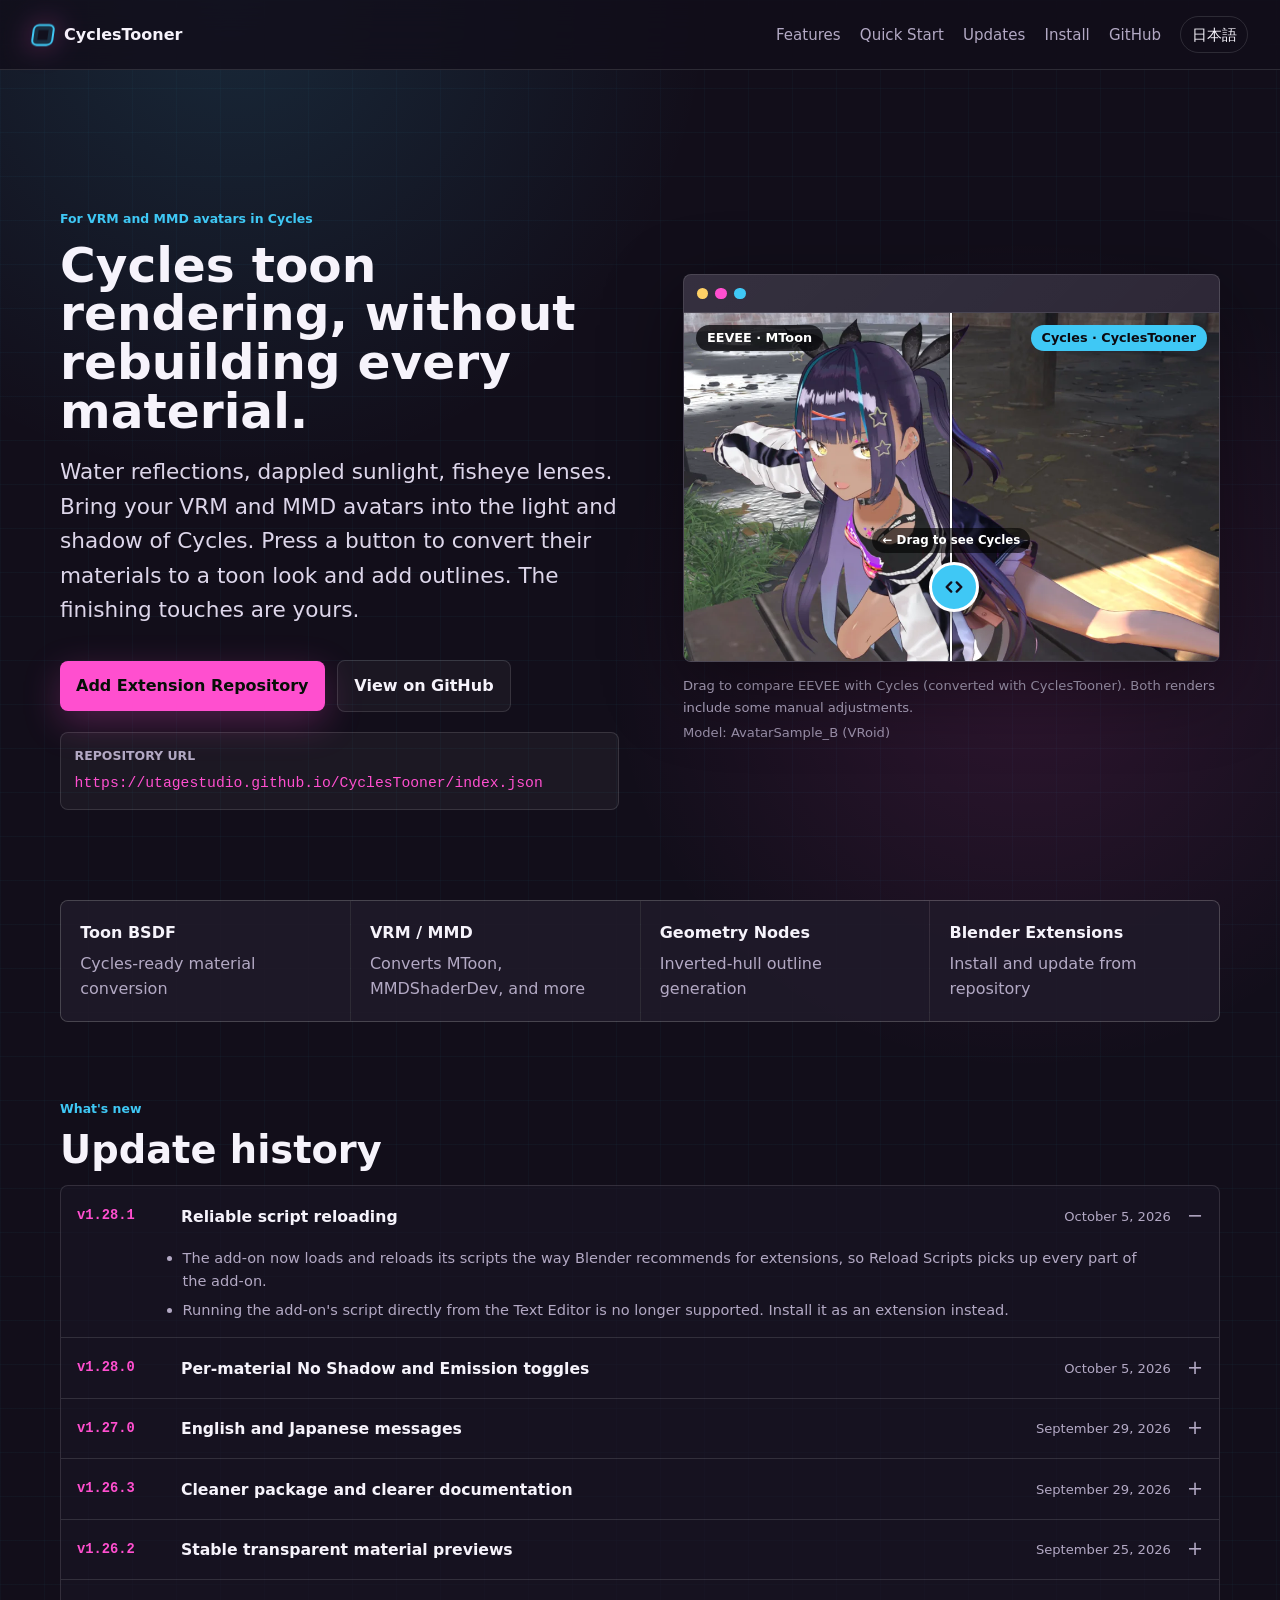
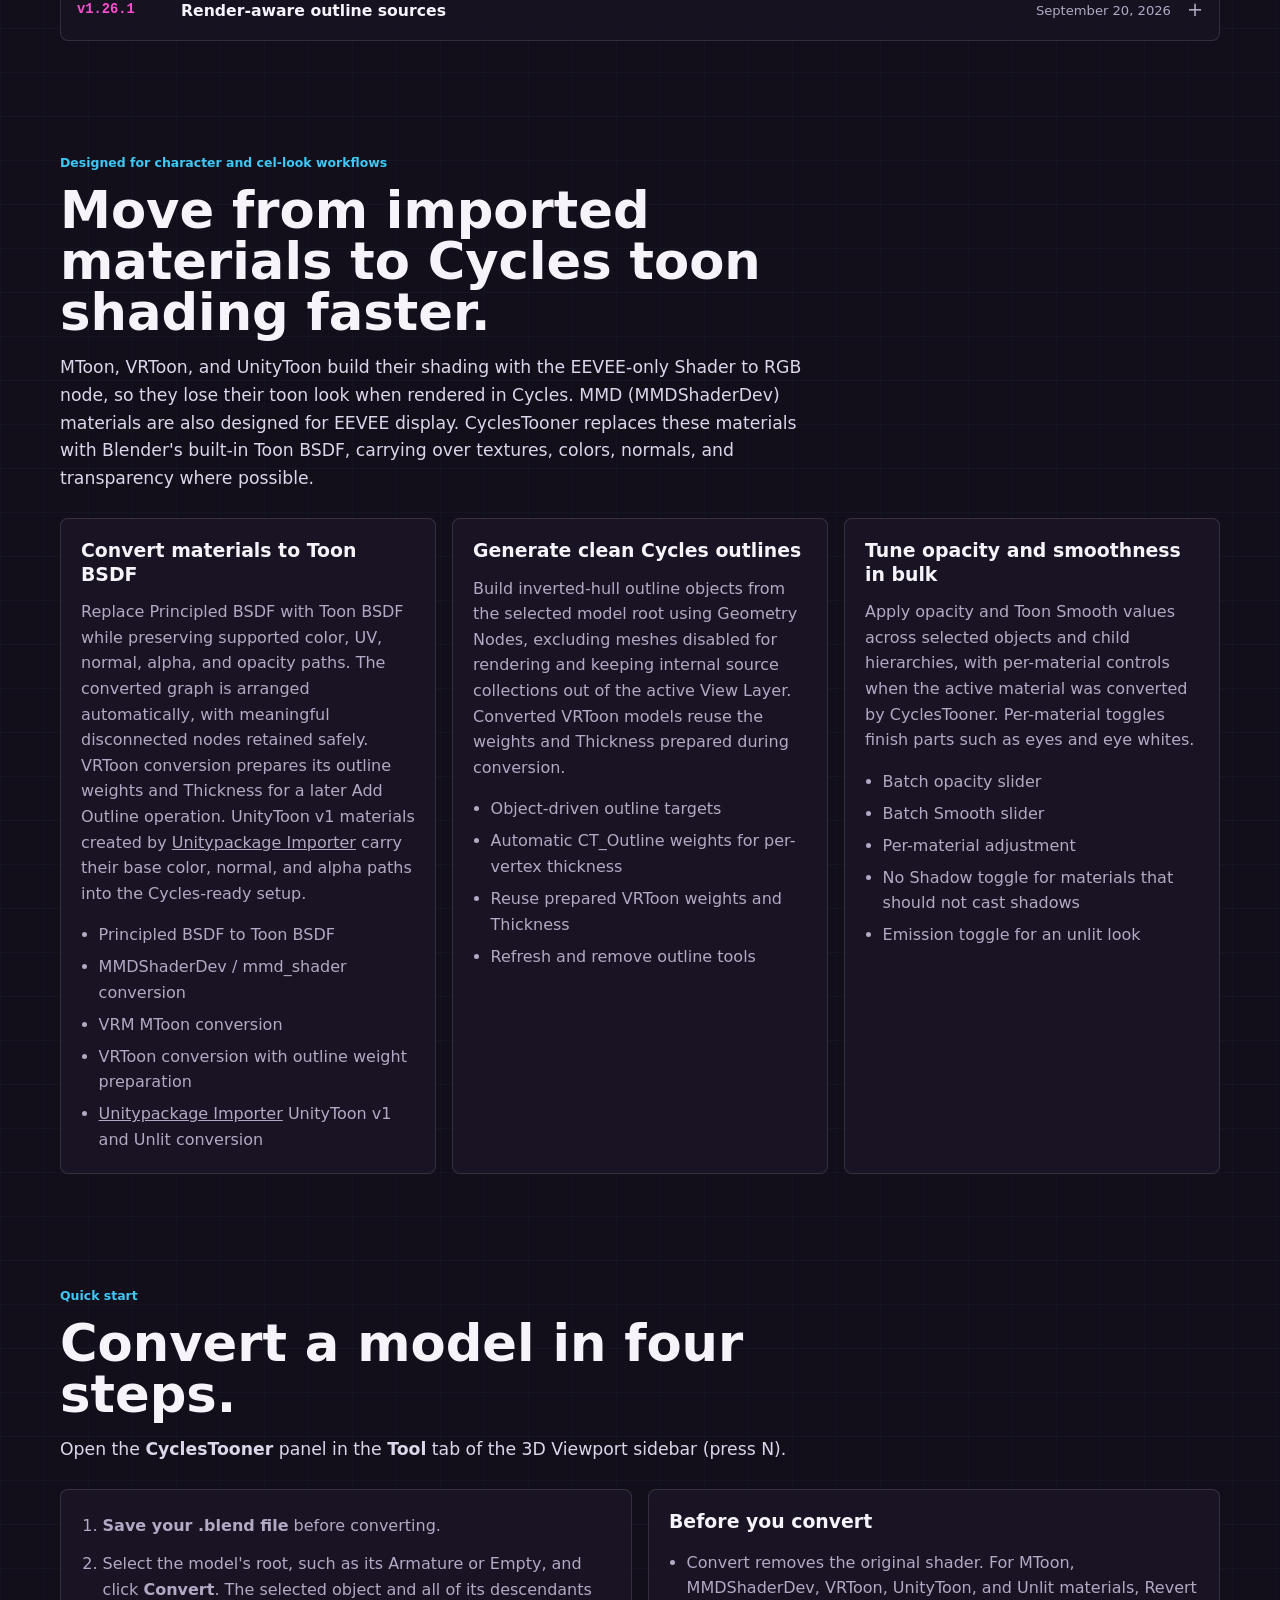
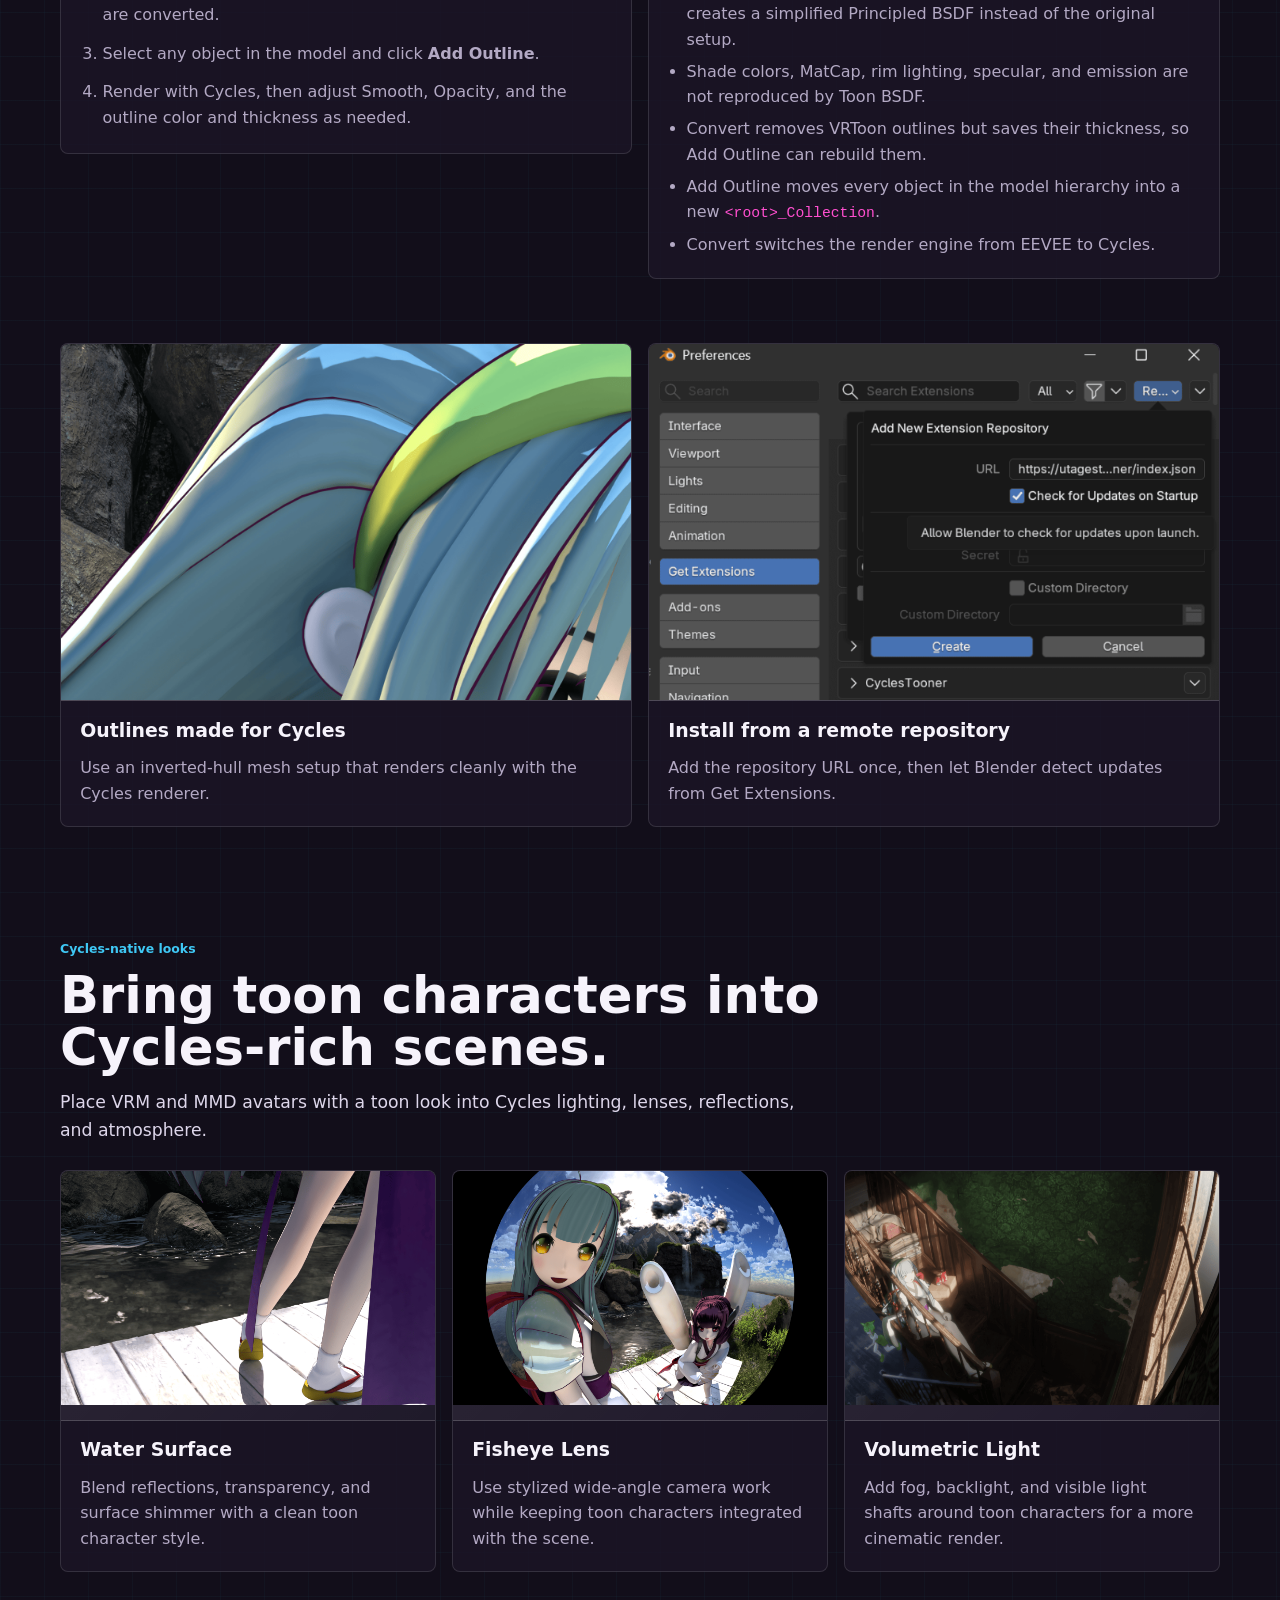
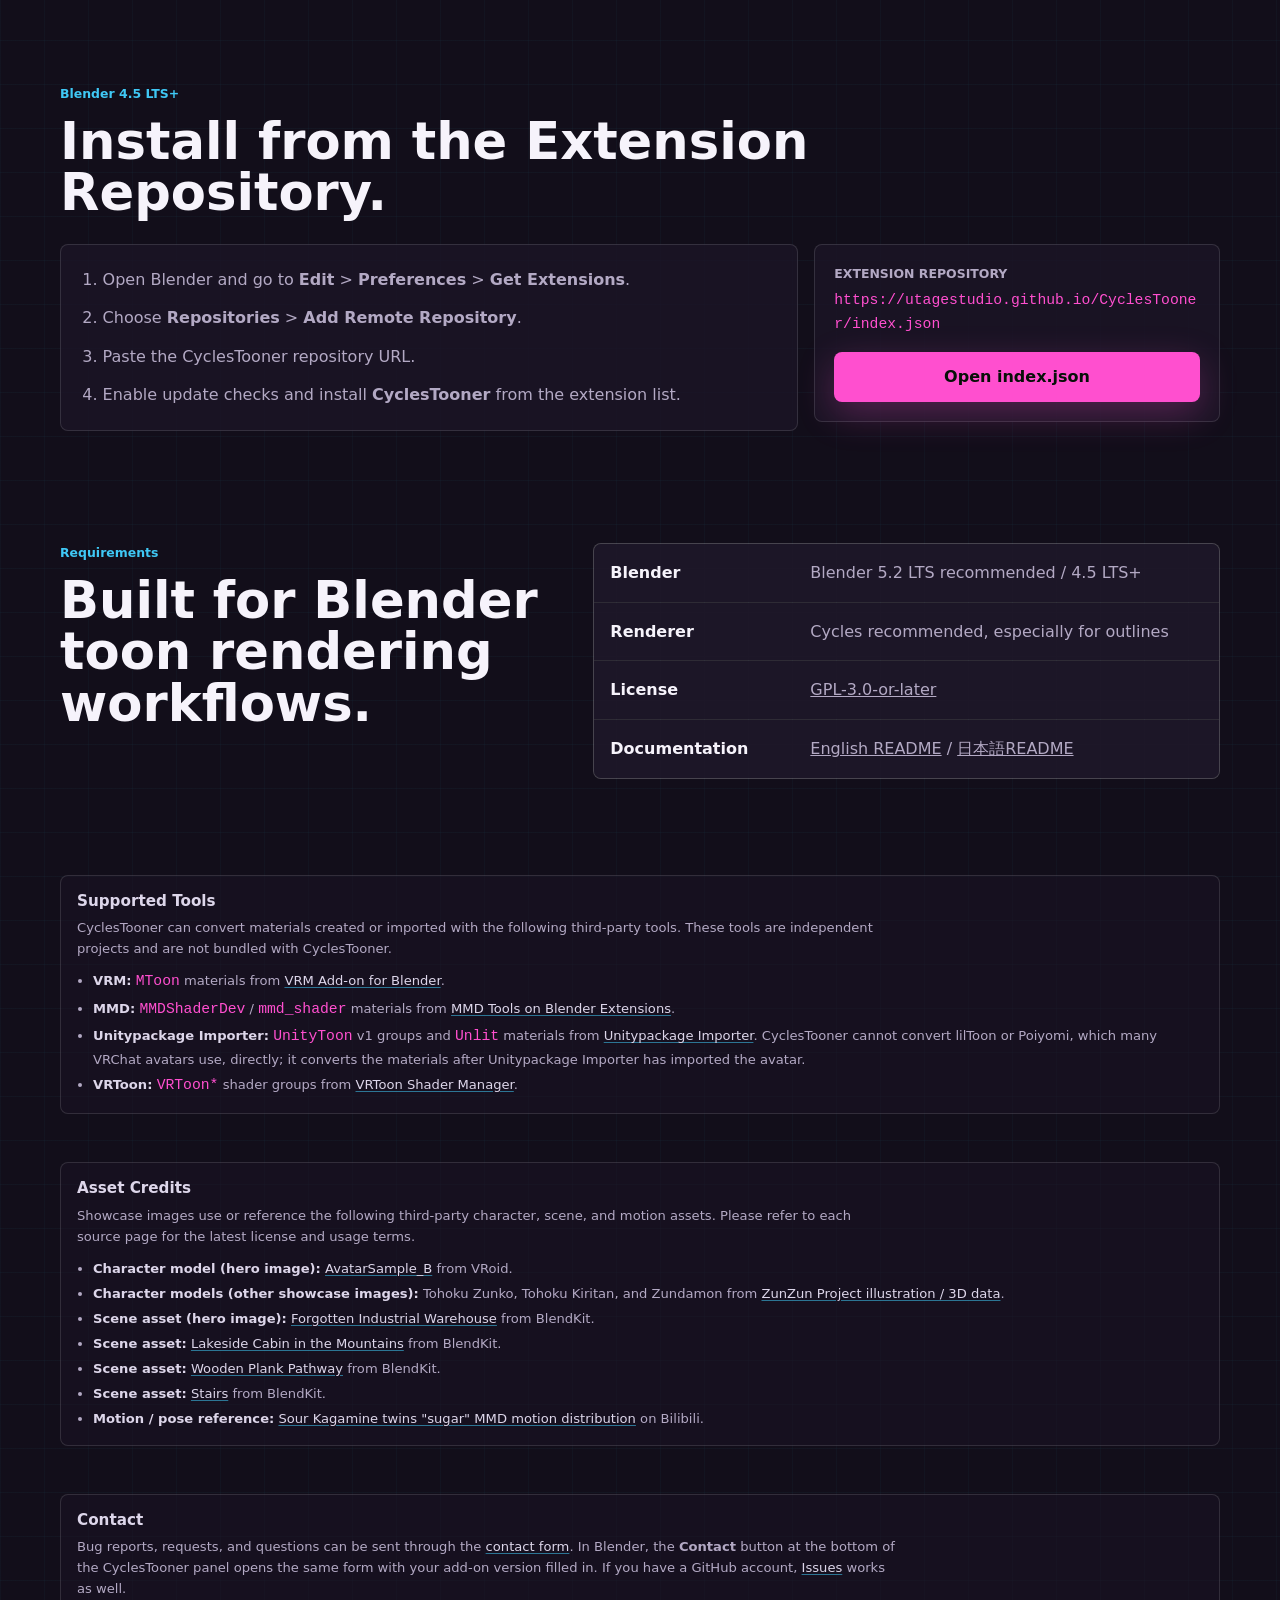
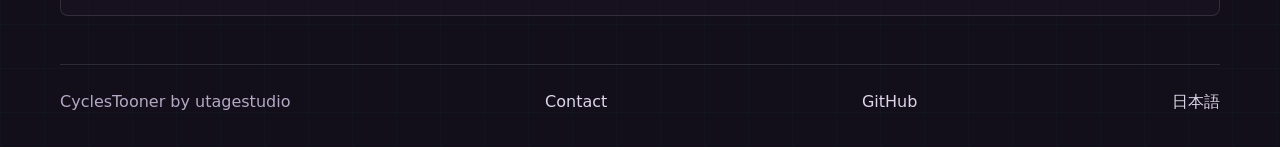
==== .github/pages/index.html @ f658e91f "Release 1.28.1 Remove the development suffix and add the 1.28.1 release history entry to both landin" ====
<!doctype html>
<html lang="en">
<head>
  <meta charset="utf-8">
  <meta name="viewport" content="width=device-width, initial-scale=1">
  <title>CyclesTooner - Blender Toon Shader Assistant for Cycles</title>
  <meta name="description" content="A Blender add-on for rendering VRM and MMD avatars with a toon look in Cycles. It replaces EEVEE-oriented shaders such as MToon and MMDShaderDev with Blender's built-in Toon BSDF and adds outlines that render in Cycles.">
  <link rel="canonical" href="https://utagestudio.github.io/CyclesTooner/">
  <link rel="alternate" hreflang="en" href="https://utagestudio.github.io/CyclesTooner/">
  <link rel="alternate" hreflang="ja" href="https://utagestudio.github.io/CyclesTooner/ja/">
  <link rel="alternate" hreflang="x-default" href="https://utagestudio.github.io/CyclesTooner/">
  <meta property="og:type" content="website">
  <meta property="og:url" content="https://utagestudio.github.io/CyclesTooner/">
  <meta property="og:title" content="CyclesTooner - Blender Toon Shader Assistant for Cycles">
  <meta property="og:description" content="Bring your VRM and MMD avatars into the light and shadow of Cycles. A Blender add-on that converts their materials to Toon BSDF and adds Cycles-ready outlines.">
  <meta property="og:site_name" content="CyclesTooner">
  <meta property="og:image" content="https://utagestudio.github.io/CyclesTooner/assets/og-image-en.png">
  <meta property="og:image:width" content="1200">
  <meta property="og:image:height" content="630">
  <meta property="og:image:alt" content="CyclesTooner: Cycles toon rendering, without rebuilding every material.">
  <meta name="twitter:card" content="summary_large_image">
  <meta name="twitter:title" content="CyclesTooner - Blender Toon Shader Assistant for Cycles">
  <meta name="twitter:description" content="Bring your VRM and MMD avatars into the light and shadow of Cycles. A Blender add-on that converts their materials to Toon BSDF and adds Cycles-ready outlines.">
  <meta name="twitter:image" content="https://utagestudio.github.io/CyclesTooner/assets/og-image-en.png">
  <link rel="stylesheet" href="assets/site.css">
  <script type="application/ld+json">
  {
    "@context": "https://schema.org",
    "@type": "SoftwareApplication",
    "name": "CyclesTooner",
    "applicationCategory": "DesignApplication",
    "operatingSystem": "Windows, macOS, Linux",
    "softwareRequirements": "Blender 4.5 LTS or later.",
    "description": "CyclesTooner converts Principled BSDF, MMDShaderDev, VRM MToon, VRToon, and Unitypackage Importer UnityToon materials to Toon BSDF and generates inverted-hull outlines for Cycles rendering.",
    "url": "https://utagestudio.github.io/CyclesTooner/",
    "downloadUrl": "https://utagestudio.github.io/CyclesTooner/index.json",
    "license": "https://www.gnu.org/licenses/gpl-3.0.en.html",
    "author": {
      "@type": "Organization",
      "name": "utagestudio"
    }
  }
  </script>
</head>
<body>
  <header class="site-header">
    <a class="brand" href="./" aria-label="CyclesTooner home">
      <span class="brand-mark" aria-hidden="true"></span>
      <span>CyclesTooner</span>
    </a>
    <nav class="top-nav" aria-label="Primary navigation">
      <a href="#features">Features</a>
      <a href="#quick-start">Quick Start</a>
      <a href="#updates">Updates</a>
      <a href="#install">Install</a>
      <a href="https://github.com/utagestudio/CyclesTooner" target="_blank" rel="noopener noreferrer">GitHub</a>
      <a class="language-switch" href="ja/" lang="ja">日本語</a>
    </nav>
  </header>

  <main>
    <section class="hero">
      <div class="hero-copy">
        <p class="eyebrow">For VRM and MMD avatars in Cycles</p>
        <h1>Cycles toon rendering, without rebuilding every material.</h1>
        <p class="hero-lede">
          Water reflections, dappled sunlight, fisheye lenses. Bring your VRM and MMD avatars into the light and shadow of Cycles.
          Press a button to convert their materials to a toon look and add outlines. The finishing touches are yours.
        </p>
        <div class="hero-actions">
          <a class="button primary" href="#install">Add Extension Repository</a>
          <a class="button secondary" href="https://github.com/utagestudio/CyclesTooner" target="_blank" rel="noopener noreferrer">View on GitHub</a>
        </div>
        <div class="repo-url" aria-label="Blender extension repository URL">
          <span>Repository URL</span>
          <code>https://utagestudio.github.io/CyclesTooner/index.json</code>
        </div>
      </div>
      <div class="hero-visual">
        <figure class="hero-compare">
          <div class="viewport-frame ba-frame">
            <div class="viewport-toolbar">
              <span></span><span></span><span></span>
            </div>
            <div class="ba" style="--pos: 50%">
              <img class="ba-before" src="assets/hero-eevee.webp" srcset="assets/hero-eevee-960.webp 960w, assets/hero-eevee.webp 1920w" sizes="(max-width: 900px) 100vw, 560px" width="1920" height="1249" alt="An avatar rendered in EEVEE. The character keeps its MToon look, but the background has no sunlight">
              <img class="ba-after" src="assets/hero-cycles.webp" srcset="assets/hero-cycles-960.webp 960w, assets/hero-cycles.webp 1920w" sizes="(max-width: 900px) 100vw, 560px" width="1920" height="1249" alt="The same avatar converted with CyclesTooner and rendered in Cycles, with dappled sunlight falling on the face and body">
              <span class="ba-label ba-label-before">EEVEE · MToon</span>
              <span class="ba-label ba-label-after">Cycles · CyclesTooner</span>
              <input class="ba-range" type="range" min="0" max="100" value="50" aria-label="Slider comparing the EEVEE and Cycles renders">
              <span class="ba-handle" aria-hidden="true"><span class="ba-hint">← Drag to see Cycles</span></span>
            </div>
          </div>
          <figcaption>
            Drag to compare EEVEE with Cycles (converted with CyclesTooner). Both renders include some manual adjustments.
            <span class="credit">Model: AvatarSample_B (VRoid)</span>
          </figcaption>
        </figure>
      </div>
    </section>

    <section class="proof-strip" aria-label="Key capabilities">
      <div><strong>Toon BSDF</strong><span>Cycles-ready material conversion</span></div>
      <div><strong>VRM / MMD</strong><span>Converts MToon, MMDShaderDev, and more</span></div>
      <div><strong>Geometry Nodes</strong><span>Inverted-hull outline generation</span></div>
      <div><strong>Blender Extensions</strong><span>Install and update from repository</span></div>
    </section>

    <section id="updates" class="section updates-section" aria-labelledby="updates-title">
      <div class="updates-heading">
        <div>
          <p class="eyebrow">What's new</p>
          <h2 id="updates-title">Update history</h2>
        </div>
      </div>
      <div class="update-list">
        <details class="update-entry" open>
          <summary><span class="update-version">v1.28.1</span><strong>Reliable script reloading</strong><time datetime="2026-10-05">October 5, 2026</time></summary>
          <ul>
            <li>The add-on now loads and reloads its scripts the way Blender recommends for extensions, so Reload Scripts picks up every part of the add-on.</li>
            <li>Running the add-on's script directly from the Text Editor is no longer supported. Install it as an extension instead.</li>
          </ul>
        </details>
        <details class="update-entry">
          <summary><span class="update-version">v1.28.0</span><strong>Per-material No Shadow and Emission toggles</strong><time datetime="2026-10-05">October 5, 2026</time></summary>
          <ul>
            <li>Adds a No Shadow toggle to the Material fields that stops a converted material, such as an eye, from casting shadows in Cycles.</li>
            <li>Adds an Emission toggle with an Emission Factor slider that mixes in the material's own color without shading, so that parts such as eye whites keep their color in shade.</li>
            <li>Both toggles stay in place through Apply Opacity and a repeated Convert, and Revert removes them.</li>
            <li>Every converted material now has the CyclesTooner_AlphaOpacity node, so an alpha source can be connected after conversion. Materials converted earlier gain it on their next Convert or Apply Opacity.</li>
            <li>Fixes parts painted to a CT_Outline weight of 0 rendering with a faceted pattern or disappearing on GPU. Those faces now get no outline; run Refresh Outline to update existing outlines.</li>
            <li>Adds a Contact button at the bottom of the panel that opens the contact form in your language with the add-on version filled in.</li>
          </ul>
        </details>
        <details class="update-entry">
          <summary><span class="update-version">v1.27.0</span><strong>English and Japanese messages</strong><time datetime="2026-09-29">September 29, 2026</time></summary>
          <ul>
            <li>Operator messages, warnings, button tooltips, and property descriptions now follow Blender's language setting and appear in English or Japanese.</li>
            <li>Tooltips now explain each button instead of showing internal notes, and the Add Outline tooltip states that it is intended for converted models.</li>
            <li>Turning off report or tooltip translation in Preferences shows the English text.</li>
          </ul>
        </details>
        <details class="update-entry">
          <summary><span class="update-version">v1.26.3</span><strong>Cleaner package and clearer documentation</strong><time datetime="2026-09-29">September 29, 2026</time></summary>
          <ul>
            <li>The extension package no longer includes development-only files, so installs contain only the add-on, its README, and the license.</li>
            <li>The extension listing now describes CyclesTooner as a tool for rendering EEVEE toon avatars in Cycles, adds the Render tag, and links to this documentation site.</li>
            <li>The add-on metadata now credits utagestudio as its author.</li>
            <li>The README and this site were reorganized around a quick start, a supported-shader table, cautions before converting, and troubleshooting, and now document Unitypackage Importer Unlit conversion.</li>
          </ul>
        </details>
        <details class="update-entry">
          <summary><span class="update-version">v1.26.2</span><strong>Stable transparent material previews</strong><time datetime="2026-09-25">September 25, 2026</time></summary>
          <ul>
            <li>Fixes surfaces appearing inside out in Material Preview and EEVEE when nearly opaque materials, such as opacity 0.999, are converted.</li>
            <li>Uses Dithered rendering during conversion and opacity updates to avoid Blended face-order artifacts.</li>
            <li>Preserves configured opacity and Cycles shader transparency; existing converted materials adopt the setting on their next opacity change.</li>
          </ul>
        </details>
        <details class="update-entry">
          <summary><span class="update-version">v1.26.1</span><strong>Render-aware outline sources</strong><time datetime="2026-09-20">September 20, 2026</time></summary>
          <ul>
            <li>Outlines now skip meshes disabled for rendering on the object or any of its collections, while meshes hidden only in the viewport still get outlines.</li>
            <li>A mesh linked to several collections keeps its outline as long as any collection in the current scene renders it.</li>
            <li>Add Outline and Refresh Outline no longer move unrelated collections, and keep hidden rig helpers inside the model hierarchy.</li>
          </ul>
        </details>
      </div>
    </section>

    <section id="features" class="section">
      <div class="section-heading">
        <p class="eyebrow">Designed for character and cel-look workflows</p>
        <h2>Move from imported materials to Cycles toon shading faster.</h2>
        <p class="section-lede">
          MToon, VRToon, and UnityToon build their shading with the EEVEE-only Shader to RGB node, so they lose their toon look when rendered in Cycles.
          MMD (MMDShaderDev) materials are also designed for EEVEE display. CyclesTooner replaces these materials with Blender's built-in Toon BSDF,
          carrying over textures, colors, normals, and transparency where possible.
        </p>
      </div>
      <div class="feature-grid">
        <article class="feature-card">
          <h3>Convert materials to Toon BSDF</h3>
          <p>
            Replace Principled BSDF with Toon BSDF while preserving supported color, UV, normal, alpha,
            and opacity paths. The converted graph is arranged automatically, with meaningful disconnected
            nodes retained safely. VRToon conversion prepares its outline weights and Thickness for a later
            Add Outline operation. UnityToon v1 materials created by
            <a href="https://utagestudio.github.io/unitypackage_loader/" target="_blank" rel="noopener noreferrer">Unitypackage Importer</a>
            carry their base color, normal, and alpha paths into the Cycles-ready setup.
          </p>
          <ul>
            <li>Principled BSDF to Toon BSDF</li>
            <li>MMDShaderDev / mmd_shader conversion</li>
            <li>VRM MToon conversion</li>
            <li>VRToon conversion with outline weight preparation</li>
            <li><a href="https://utagestudio.github.io/unitypackage_loader/" target="_blank" rel="noopener noreferrer">Unitypackage Importer</a> UnityToon v1 and Unlit conversion</li>
          </ul>
        </article>
        <article class="feature-card">
          <h3>Generate clean Cycles outlines</h3>
          <p>
            Build inverted-hull outline objects from the selected model root using Geometry Nodes,
            excluding meshes disabled for rendering and keeping internal source collections out of the active View Layer.
            Converted VRToon models reuse the weights and Thickness prepared during conversion.
          </p>
          <ul>
            <li>Object-driven outline targets</li>
            <li>Automatic CT_Outline weights for per-vertex thickness</li>
            <li>Reuse prepared VRToon weights and Thickness</li>
            <li>Refresh and remove outline tools</li>
          </ul>
        </article>
        <article class="feature-card">
          <h3>Tune opacity and smoothness in bulk</h3>
          <p>
            Apply opacity and Toon Smooth values across selected objects and child hierarchies,
            with per-material controls when the active material was converted by CyclesTooner.
            Per-material toggles finish parts such as eyes and eye whites.
          </p>
          <ul>
            <li>Batch opacity slider</li>
            <li>Batch Smooth slider</li>
            <li>Per-material adjustment</li>
            <li>No Shadow toggle for materials that should not cast shadows</li>
            <li>Emission toggle for an unlit look</li>
          </ul>
        </article>
      </div>
    </section>

    <section id="quick-start" class="section" aria-labelledby="quick-start-title">
      <div class="section-heading">
        <p class="eyebrow">Quick start</p>
        <h2 id="quick-start-title">Convert a model in four steps.</h2>
        <p class="section-lede">Open the <strong>CyclesTooner</strong> panel in the <strong>Tool</strong> tab of the 3D Viewport sidebar (press N).</p>
      </div>
      <div class="guide-layout">
        <div class="install-steps">
          <ol>
            <li><strong>Save your .blend file</strong> before converting.</li>
            <li>Select the model's root, such as its Armature or Empty, and click <strong>Convert</strong>. The selected object and all of its descendants are converted.</li>
            <li>Select any object in the model and click <strong>Add Outline</strong>.</li>
            <li>Render with Cycles, then adjust Smooth, Opacity, and the outline color and thickness as needed.</li>
          </ol>
        </div>
        <article class="feature-card">
          <h3>Before you convert</h3>
          <ul>
            <li>Convert removes the original shader. For MToon, MMDShaderDev, VRToon, UnityToon, and Unlit materials, Revert creates a simplified Principled BSDF instead of the original setup.</li>
            <li>Shade colors, MatCap, rim lighting, specular, and emission are not reproduced by Toon BSDF.</li>
            <li>Convert removes VRToon outlines but saves their thickness, so Add Outline can rebuild them.</li>
            <li>Add Outline moves every object in the model hierarchy into a new <code>&lt;root&gt;_Collection</code>.</li>
            <li>Convert switches the render engine from EEVEE to Cycles.</li>
          </ul>
        </article>
      </div>
    </section>

    <section class="showcase-grid" aria-label="Screenshot showcase">
      <div class="screenshot-card">
        <div class="image-shell image-loading">
          <img src="assets/outline-generator.png" alt="CyclesTooner generated outline preview in Blender" onload="this.parentElement.classList.remove('image-loading');" onerror="this.parentElement.classList.add('image-error'); this.remove();">
          <div class="screenshot-placeholder">
            <span>Preview unavailable</span>
            <strong>Outline Generator</strong>
          </div>
        </div>
        <h3>Outlines made for Cycles</h3>
        <p>Use an inverted-hull mesh setup that renders cleanly with the Cycles renderer.</p>
      </div>
      <div class="screenshot-card">
        <div class="image-shell image-loading">
          <img src="assets/extension-install.png" alt="CyclesTooner listed in Blender Get Extensions" onload="this.parentElement.classList.remove('image-loading');" onerror="this.parentElement.classList.add('image-error'); this.remove();">
          <div class="screenshot-placeholder">
            <span>Preview unavailable</span>
            <strong>Blender Extensions Install</strong>
          </div>
        </div>
        <h3>Install from a remote repository</h3>
        <p>Add the repository URL once, then let Blender detect updates from Get Extensions.</p>
      </div>
    </section>

    <section class="section cycles-section" aria-labelledby="cycles-looks-title">
      <div class="section-heading">
        <p class="eyebrow">Cycles-native looks</p>
        <h2 id="cycles-looks-title">Bring toon characters into Cycles-rich scenes.</h2>
        <p class="section-lede">
          Place VRM and MMD avatars with a toon look into Cycles lighting, lenses, reflections,
          and atmosphere.
        </p>
      </div>
      <div class="cycles-look-grid">
        <article class="look-card">
          <div class="image-shell image-loading">
            <img src="assets/cycles-water.png" alt="Toon character beside reflective water rendered in Cycles" onload="this.parentElement.classList.remove('image-loading');" onerror="this.parentElement.classList.add('image-error'); this.remove();">
            <div class="screenshot-placeholder">
              <span>Preview unavailable</span>
              <strong>Water Surface</strong>
            </div>
          </div>
          <h3>Water Surface</h3>
          <p>Blend reflections, transparency, and surface shimmer with a clean toon character style.</p>
        </article>
        <article class="look-card">
          <div class="image-shell image-loading">
            <img src="assets/cycles-fisheye.png" alt="Toon character rendered with a fisheye lens effect in Cycles" onload="this.parentElement.classList.remove('image-loading');" onerror="this.parentElement.classList.add('image-error'); this.remove();">
            <div class="screenshot-placeholder">
              <span>Preview unavailable</span>
              <strong>Fisheye Lens</strong>
            </div>
          </div>
          <h3>Fisheye Lens</h3>
          <p>Use stylized wide-angle camera work while keeping toon characters integrated with the scene.</p>
        </article>
        <article class="look-card">
          <div class="image-shell image-loading">
            <img src="assets/cycles-volumetric.png" alt="Toon character in volumetric light and fog rendered in Cycles" onload="this.parentElement.classList.remove('image-loading');" onerror="this.parentElement.classList.add('image-error'); this.remove();">
            <div class="screenshot-placeholder">
              <span>Preview unavailable</span>
              <strong>Volumetric Light</strong>
            </div>
          </div>
          <h3>Volumetric Light</h3>
          <p>Add fog, backlight, and visible light shafts around toon characters for a more cinematic render.</p>
        </article>
      </div>
    </section>

    <section id="install" class="section install-section">
      <div class="section-heading">
        <p class="eyebrow">Blender 4.5 LTS+</p>
        <h2>Install from the Extension Repository.</h2>
      </div>
      <div class="install-layout">
        <div class="install-steps">
          <ol>
            <li>Open Blender and go to <strong>Edit</strong> &gt; <strong>Preferences</strong> &gt; <strong>Get Extensions</strong>.</li>
            <li>Choose <strong>Repositories</strong> &gt; <strong>Add Remote Repository</strong>.</li>
            <li>Paste the CyclesTooner repository URL.</li>
            <li>Enable update checks and install <strong>CyclesTooner</strong> from the extension list.</li>
          </ol>
        </div>
        <div class="install-panel">
          <span>Extension repository</span>
          <code>https://utagestudio.github.io/CyclesTooner/index.json</code>
          <a class="button primary" href="index.json">Open index.json</a>
        </div>
      </div>
    </section>

    <section class="section requirements">
      <div>
        <p class="eyebrow">Requirements</p>
        <h2>Built for Blender toon rendering workflows.</h2>
      </div>
      <dl>
        <div>
          <dt>Blender</dt>
          <dd>Blender 5.2 LTS recommended / 4.5 LTS+</dd>
        </div>
        <div>
          <dt>Renderer</dt>
          <dd>Cycles recommended, especially for outlines</dd>
        </div>
        <div>
          <dt>License</dt>
          <dd><a href="https://github.com/utagestudio/CyclesTooner/blob/main/LICENSE" target="_blank" rel="noopener noreferrer">GPL-3.0-or-later</a></dd>
        </div>
        <div>
          <dt>Documentation</dt>
          <dd><a href="https://github.com/utagestudio/CyclesTooner/blob/main/README_en.md" target="_blank" rel="noopener noreferrer">English README</a> / <a href="https://github.com/utagestudio/CyclesTooner/blob/main/README.md" lang="ja" target="_blank" rel="noopener noreferrer">日本語README</a></dd>
        </div>
      </dl>
    </section>

    <section class="asset-credits" aria-labelledby="supported-tools-title">
      <h2 id="supported-tools-title">Supported Tools</h2>
      <p>
        CyclesTooner can convert materials created or imported with the following third-party tools.
        These tools are independent projects and are not bundled with CyclesTooner.
      </p>
      <ul>
        <li><span>VRM:</span> <code>MToon</code> materials from <a href="https://vrm-addon-for-blender.info/en-us/" target="_blank" rel="noopener noreferrer">VRM Add-on for Blender</a>.</li>
        <li><span>MMD:</span> <code>MMDShaderDev</code> / <code>mmd_shader</code> materials from <a href="https://extensions.blender.org/add-ons/mmd-tools/" target="_blank" rel="noopener noreferrer">MMD Tools on Blender Extensions</a>.</li>
        <li><span>Unitypackage Importer:</span> <code>UnityToon</code> v1 groups and <code>Unlit</code> materials from <a href="https://utagestudio.github.io/unitypackage_loader/" target="_blank" rel="noopener noreferrer">Unitypackage Importer</a>. CyclesTooner cannot convert lilToon or Poiyomi, which many VRChat avatars use, directly; it converts the materials after Unitypackage Importer has imported the avatar.</li>
        <li><span>VRToon:</span> <code>VRToon*</code> shader groups from <a href="https://kafuji.github.io/Sakura-Creative-Suite/en/addons/VRToon_Shader_Manager/" target="_blank" rel="noopener noreferrer">VRToon Shader Manager</a>.</li>
      </ul>
    </section>

    <section class="asset-credits" aria-labelledby="asset-credits-title">
      <h2 id="asset-credits-title">Asset Credits</h2>
      <p>
        Showcase images use or reference the following third-party character, scene, and motion assets.
        Please refer to each source page for the latest license and usage terms.
      </p>
      <ul>
        <li><span>Character model (hero image):</span> <a href="https://hub.vroid.com/characters/7939147878897061040/models/2292219474373673889" target="_blank" rel="noopener noreferrer">AvatarSample_B</a> from VRoid.</li>
        <li><span>Character models (other showcase images):</span> Tohoku Zunko, Tohoku Kiritan, and Zundamon from <a href="https://zunko.jp/con_illust.html" target="_blank" rel="noopener noreferrer">ZunZun Project illustration / 3D data</a>.</li>
        <li><span>Scene asset (hero image):</span> <a href="https://www.blendkit.com/asset-gallery-detail/9cb181dc-d05a-42c0-880c-5949918ce392/" target="_blank" rel="noopener noreferrer">Forgotten Industrial Warehouse</a> from BlendKit.</li>
        <li><span>Scene asset:</span> <a href="https://www.blendkit.com/asset-gallery-detail/93521daa-0e2b-4f97-b959-feb7bc019ba5/" target="_blank" rel="noopener noreferrer">Lakeside Cabin in the Mountains</a> from BlendKit.</li>
        <li><span>Scene asset:</span> <a href="https://www.blendkit.com/asset-gallery-detail/f87cf4ab-eb35-4e06-b4ce-f8dd0f4a4ac3/" target="_blank" rel="noopener noreferrer">Wooden Plank Pathway</a> from BlendKit.</li>
        <li><span>Scene asset:</span> <a href="https://www.blendkit.com/asset-gallery-detail/bda016a4-4f01-4b1c-aa8f-95e9dd09c607/" target="_blank" rel="noopener noreferrer">Stairs</a> from BlendKit.</li>
        <li><span>Motion / pose reference:</span> <a href="https://www.bilibili.com/video/BV1464y1T7hM/" target="_blank" rel="noopener noreferrer">Sour Kagamine twins "sugar" MMD motion distribution</a> on Bilibili.</li>
      </ul>
    </section>

    <section class="asset-credits" id="contact" aria-labelledby="contact-title">
      <h2 id="contact-title">Contact</h2>
      <p>
        Bug reports, requests, and questions can be sent through the <a href="https://tally.so/r/KYqY78?product=CyclesTooner" target="_blank" rel="noopener noreferrer">contact form</a>.
        In Blender, the <strong>Contact</strong> button at the bottom of the CyclesTooner panel opens the same form with your add-on version filled in.
        If you have a GitHub account, <a href="https://github.com/utagestudio/CyclesTooner/issues" target="_blank" rel="noopener noreferrer">Issues</a> works as well.
      </p>
    </section>
  </main>

  <footer class="site-footer">
    <span>CyclesTooner by utagestudio</span>
    <a href="https://tally.so/r/KYqY78?product=CyclesTooner" target="_blank" rel="noopener noreferrer">Contact</a>
    <a href="https://github.com/utagestudio/CyclesTooner" target="_blank" rel="noopener noreferrer">GitHub</a>
    <a href="ja/" lang="ja">日本語</a>
  </footer>
  <script src="assets/site.js"></script>
</body>
</html>
---- .github/pages/assets/site.css ----
:root {
  color-scheme: dark;
  --bg: #120e1a;
  --panel: #1b1526;
  --panel-strong: #261d36;
  --line: rgba(255, 255, 255, 0.12);
  --text: #f6f3fb;
  --muted: #b3a9c4;
  --soft: #ddd6ea;
  --cyan: #3fc8f5;
  --magenta: #ff4fcf;
  --gold: #ffd166;
  --shadow: 0 24px 80px rgba(0, 0, 0, 0.45);
}

* {
  box-sizing: border-box;
}

html {
  scroll-behavior: smooth;
}

body {
  margin: 0;
  min-width: 320px;
  background:
    linear-gradient(rgba(63, 200, 245, 0.035) 1px, transparent 1px),
    linear-gradient(90deg, rgba(63, 200, 245, 0.03) 1px, transparent 1px),
    radial-gradient(circle at 18% 0%, rgba(63, 200, 245, 0.14), transparent 30rem),
    radial-gradient(circle at 80% 10%, rgba(255, 79, 207, 0.12), transparent 26rem),
    var(--bg);
  background-size: 44px 44px, 44px 44px, auto, auto, auto;
  color: var(--text);
  font-family: Inter, ui-sans-serif, system-ui, -apple-system, BlinkMacSystemFont, "Segoe UI", sans-serif;
  line-height: 1.6;
}

a {
  color: inherit;
}

.site-header {
  position: sticky;
  top: 0;
  z-index: 10;
  display: flex;
  align-items: center;
  justify-content: space-between;
  gap: 1.5rem;
  padding: 1rem clamp(1rem, 3vw, 2rem);
  border-bottom: 1px solid var(--line);
  background: rgba(18, 14, 26, 0.82);
  backdrop-filter: blur(18px);
}

.brand,
.top-nav,
.hero-actions,
.site-footer {
  display: flex;
  align-items: center;
}

.brand {
  gap: 0.65rem;
  color: var(--text);
  font-weight: 800;
  text-decoration: none;
}

.brand-mark {
  width: 1.35rem;
  height: 1.35rem;
  border: 2px solid var(--cyan);
  border-radius: 6px;
  box-shadow: inset 0 0 0 4px rgba(63, 200, 245, 0.16), 0 0 28px rgba(255, 79, 207, 0.35);
  transform: skew(-8deg);
}

.top-nav {
  gap: clamp(0.7rem, 2vw, 1.2rem);
  color: var(--muted);
  font-size: 0.94rem;
}

.top-nav a {
  text-decoration: none;
}

.top-nav a:hover {
  color: var(--text);
}

.language-switch {
  padding: 0.35rem 0.65rem;
  border: 1px solid var(--line);
  border-radius: 999px;
  color: var(--text);
}

.hero,
.section,
.proof-strip,
.showcase-grid,
.asset-credits,
.site-footer {
  width: calc(100% - 2rem);
  max-width: 1160px;
  margin-inline: auto;
}

.hero {
  display: grid;
  grid-template-columns: minmax(0, 1.02fr) minmax(320px, 0.98fr);
  gap: clamp(2rem, 5vw, 4rem);
  align-items: center;
  /* Fill the first screen, but stop growing on very tall displays. */
  min-height: min(calc(100svh - 70px), 920px);
  padding: clamp(3rem, 8vw, 6rem) 0 3rem;
}

.eyebrow {
  margin: 0 0 0.75rem;
  color: var(--cyan);
  font-size: 0.78rem;
  font-weight: 800;
  letter-spacing: 0;
}

h1,
h2,
h3,
p {
  margin-top: 0;
}

h1 {
  max-width: 780px;
  margin-bottom: 1.25rem;
  font-size: clamp(3rem, 6.6vw, 6.9rem);
  line-height: 0.92;
  letter-spacing: 0;
}

h2 {
  max-width: 780px;
  margin-bottom: 1rem;
  font-size: clamp(2rem, 4vw, 4.2rem);
  line-height: 1;
  letter-spacing: 0;
}

h3 {
  margin-bottom: 0.8rem;
  font-size: 1.18rem;
  line-height: 1.25;
}

:lang(ja) h2,
:lang(ja) h3,
:lang(ja) .eyebrow,
:lang(ja) .hero-lede,
:lang(ja) .section-lede {
  line-break: strict;
  overflow-wrap: normal;
  text-wrap: balance;
  word-break: auto-phrase;
}

.hero h1 {
  font-size: clamp(2.4rem, 3.8vw, 4rem);
  line-height: 1;
}

:lang(ja) .hero h1 {
  font-size: clamp(3rem, 4.5vw, 4.8rem);
  line-height: 1.08;
  line-break: strict;
  overflow-wrap: normal;
  text-wrap: balance;
  word-break: normal;
}

:lang(ja) .hero-heading-phrase,
:lang(ja) .hero-lede-phrase {
  white-space: nowrap;
}

.hero-lede {
  max-width: 650px;
  color: var(--soft);
  font-size: clamp(1.05rem, 2vw, 1.35rem);
}

.hero-actions {
  flex-wrap: wrap;
  gap: 0.8rem;
  margin: 2rem 0 1.2rem;
}

.button {
  display: inline-flex;
  align-items: center;
  justify-content: center;
  min-height: 2.9rem;
  padding: 0.78rem 1rem;
  border-radius: 8px;
  font-weight: 800;
  text-decoration: none;
}

.button.primary {
  background: var(--magenta);
  color: #071008;
  box-shadow: 0 12px 36px rgba(255, 79, 207, 0.25);
}

.button.secondary {
  border: 1px solid var(--line);
  background: rgba(255, 255, 255, 0.04);
  color: var(--text);
}

.repo-url,
.install-panel {
  display: grid;
  gap: 0.35rem;
  max-width: 100%;
  padding: 0.85rem;
  border: 1px solid var(--line);
  border-radius: 8px;
  background: rgba(255, 255, 255, 0.045);
}

.repo-url span,
.install-panel span {
  color: var(--muted);
  font-size: 0.78rem;
  font-weight: 800;
  text-transform: uppercase;
}

code {
  overflow-wrap: anywhere;
  color: var(--magenta);
  font-family: "SFMono-Regular", Consolas, "Liberation Mono", monospace;
  font-size: 0.92rem;
}

.hero-visual {
  min-width: 0;
}

.hero-compare {
  margin: 0;
}

.viewport-frame.ba-frame {
  min-height: 0;
}

.ba {
  position: relative;
  aspect-ratio: 1920 / 1249;
  overflow: hidden;
  user-select: none;
  touch-action: pan-y;
}

.ba img {
  position: absolute;
  inset: 0;
  display: block;
  width: 100%;
  height: 100%;
  object-fit: cover;
}

.ba .ba-after {
  clip-path: inset(0 0 0 var(--pos, 50%));
}

.ba-range {
  position: absolute;
  inset: 0;
  width: 100%;
  height: 100%;
  margin: 0;
  opacity: 0;
  cursor: ew-resize;
}

.ba-handle {
  position: absolute;
  top: 0;
  bottom: 0;
  left: var(--pos, 50%);
  width: 2px;
  margin-left: -1px;
  background: #fff;
  box-shadow: 0 0 0 1px rgba(0, 0, 0, 0.3);
  pointer-events: none;
}

/* The knob sits low so it does not cover the face. */
.ba-handle::after {
  content: "";
  position: absolute;
  top: 78%;
  left: 50%;
  width: 44px;
  height: 44px;
  margin: -22px 0 0 -22px;
  border: 3px solid #fff;
  border-radius: 50%;
  background: var(--cyan) url("data:image/svg+xml,%3Csvg xmlns='http://www.w3.org/2000/svg' viewBox='0 0 24 24' fill='none' stroke='%23120e1a' stroke-width='2.6' stroke-linecap='round' stroke-linejoin='round'%3E%3Cpath d='m9 7-5 5 5 5M15 7l5 5-5 5'/%3E%3C/svg%3E") center / 22px no-repeat;
  box-shadow: 0 8px 24px rgba(0, 0, 0, 0.45);
}

.ba:has(.ba-range:focus-visible) .ba-handle::after {
  outline: 3px solid var(--magenta);
  outline-offset: 3px;
}

.ba-hint {
  position: absolute;
  top: calc(78% - 56px);
  left: 50%;
  transform: translateX(-50%);
  padding: 3px 10px;
  border-radius: 999px;
  background: rgba(0, 0, 0, 0.6);
  color: #fff;
  font-size: 0.74rem;
  font-weight: 800;
  white-space: nowrap;
  transition: opacity 0.3s;
}

.ba-touched .ba-hint {
  opacity: 0;
}

.ba-label {
  position: absolute;
  top: 12px;
  padding: 5px 11px;
  border-radius: 999px;
  font-size: 0.8rem;
  font-weight: 800;
  line-height: 1.3;
  pointer-events: none;
}

.ba-label-before {
  left: 12px;
  background: rgba(10, 10, 14, 0.78);
  color: #fff;
}

.ba-label-after {
  right: 12px;
  background: var(--cyan);
  color: #0b0a10;
}

.hero-compare figcaption {
  margin-top: 0.8rem;
  color: var(--muted);
  font-size: 0.82rem;
  line-height: 1.7;
}

.hero-compare .credit {
  display: block;
  margin-top: 0.2rem;
  opacity: 0.8;
}

.viewport-frame,
.image-shell {
  position: relative;
  overflow: hidden;
  border: 1px solid rgba(255, 255, 255, 0.16);
  border-radius: 8px;
  background:
    linear-gradient(135deg, rgba(255, 255, 255, 0.08), rgba(255, 255, 255, 0.02)),
    var(--panel);
  box-shadow: var(--shadow);
}

.viewport-frame {
  min-height: 520px;
}

.viewport-toolbar {
  display: flex;
  gap: 0.45rem;
  padding: 0.8rem;
  border-bottom: 1px solid var(--line);
  background: rgba(255, 255, 255, 0.04);
}

.viewport-toolbar span {
  width: 0.72rem;
  height: 0.72rem;
  border-radius: 999px;
  background: var(--gold);
}

.viewport-toolbar span:nth-child(2) {
  background: var(--magenta);
}

.viewport-toolbar span:nth-child(3) {
  background: var(--cyan);
}

.viewport-frame img,
.image-shell img {
  display: block;
  width: 100%;
  height: 100%;
  object-fit: cover;
}

.viewport-frame picture {
  display: block;
  height: calc(100% - 45px);
}

.screenshot-placeholder {
  position: absolute;
  inset: 45px 0 0;
  display: none;
  place-content: center;
  gap: 0.3rem;
  padding: 2rem;
  text-align: center;
  background:
    linear-gradient(120deg, rgba(63, 200, 245, 0.13), transparent 34%),
    repeating-linear-gradient(135deg, rgba(255, 255, 255, 0.045) 0 1px, transparent 1px 18px);
}

.image-shell .screenshot-placeholder {
  inset: 0;
}

.image-error .screenshot-placeholder {
  display: grid;
}

.screenshot-placeholder span {
  color: var(--cyan);
  font-size: 0.78rem;
  font-weight: 800;
  text-transform: uppercase;
}

.screenshot-placeholder strong {
  font-size: clamp(1.35rem, 4vw, 2.4rem);
  line-height: 1.1;
}

.proof-strip {
  display: grid;
  grid-template-columns: repeat(4, 1fr);
  gap: 1px;
  overflow: hidden;
  border: 1px solid var(--line);
  border-radius: 8px;
  background: var(--line);
}

.proof-strip div {
  display: grid;
  gap: 0.3rem;
  padding: 1.2rem;
  background: rgba(27, 21, 38, 0.86);
}

.proof-strip strong {
  color: var(--text);
}

.proof-strip span,
.feature-card p,
.feature-card li,
.screenshot-card p,
.install-steps,
.requirements dd {
  color: var(--muted);
}

.section {
  padding: clamp(4rem, 9vw, 7rem) 0 0;
}

.section-heading {
  margin-bottom: 1.6rem;
}

.section-lede {
  max-width: 760px;
  color: var(--soft);
  font-size: 1.08rem;
}

.updates-section {
  padding-top: clamp(3rem, 6vw, 5rem);
}

.updates-heading {
  display: flex;
  align-items: end;
  justify-content: space-between;
  gap: 1rem;
  margin-bottom: 1rem;
}

.updates-heading h2 {
  margin-bottom: 0;
  font-size: clamp(1.7rem, 3vw, 2.6rem);
}

.update-list {
  overflow: hidden;
  border: 1px solid var(--line);
  border-radius: 8px;
  background: rgba(27, 21, 38, 0.62);
}

.update-entry + .update-entry {
  border-top: 1px solid var(--line);
}

.update-entry summary {
  display: grid;
  grid-template-columns: 5.5rem minmax(0, 1fr) auto;
  gap: 1rem;
  align-items: center;
  padding: 0.9rem 1rem;
  cursor: pointer;
  list-style: none;
}

.update-entry summary::-webkit-details-marker {
  display: none;
}

.update-entry summary::after {
  content: "+";
  grid-column: 4;
  color: var(--muted);
  font-size: 1.2rem;
}

.update-entry[open] summary::after {
  content: "−";
}

.update-entry summary:hover {
  background: rgba(255, 255, 255, 0.035);
}

.update-version {
  color: var(--magenta);
  font-family: "SFMono-Regular", Consolas, "Liberation Mono", monospace;
  font-size: 0.86rem;
  font-weight: 800;
}

.update-entry summary strong {
  font-size: 0.98rem;
}

.update-entry time {
  color: var(--muted);
  font-size: 0.82rem;
  white-space: nowrap;
}

.update-entry ul {
  display: grid;
  gap: 0.35rem;
  margin: 0;
  padding: 0 3.5rem 1rem 7.6rem;
  color: var(--muted);
  font-size: 0.91rem;
}

.feature-grid {
  display: grid;
  grid-template-columns: repeat(3, 1fr);
  gap: 1rem;
}

.feature-card,
.screenshot-card,
.look-card,
.install-steps,
.install-panel,
.requirements dl {
  border: 1px solid var(--line);
  border-radius: 8px;
  background: rgba(27, 21, 38, 0.82);
}

.feature-card {
  padding: 1.25rem;
}

.feature-card ul {
  display: grid;
  gap: 0.4rem;
  margin: 1rem 0 0;
  padding-left: 1.1rem;
}

.showcase-grid {
  display: grid;
  grid-template-columns: repeat(2, 1fr);
  gap: 1rem;
  padding-top: clamp(2rem, 5vw, 4rem);
}

.screenshot-card {
  overflow: hidden;
}

.screenshot-card h3,
.screenshot-card p {
  margin-inline: 1.2rem;
}

.screenshot-card h3 {
  margin-top: 1.1rem;
}

.screenshot-card p {
  margin-bottom: 1.2rem;
}

.image-shell {
  min-height: 300px;
  border-width: 0 0 1px;
  border-radius: 0;
  box-shadow: none;
}

.cycles-section {
  position: relative;
}

.cycles-look-grid {
  display: grid;
  grid-template-columns: repeat(3, 1fr);
  gap: 1rem;
}

.look-card {
  overflow: hidden;
}

.look-card .image-shell {
  min-height: 250px;
}

.look-card h3,
.look-card p {
  margin-inline: 1.2rem;
}

.look-card h3 {
  margin-top: 1.1rem;
}

.look-card p {
  margin-bottom: 1.2rem;
  color: var(--muted);
}

.install-layout {
  display: grid;
  grid-template-columns: minmax(0, 1fr) minmax(280px, 0.55fr);
  gap: 1rem;
  align-items: start;
}

.guide-layout {
  display: grid;
  grid-template-columns: repeat(2, minmax(0, 1fr));
  gap: 1rem;
  align-items: start;
}

.install-steps {
  padding: 1.4rem;
}

.install-steps ol {
  display: grid;
  gap: 0.8rem;
  margin: 0;
  padding-left: 1.2rem;
}

.install-panel {
  padding: 1.2rem;
}

.install-panel .button {
  margin-top: 0.6rem;
}

.requirements {
  display: grid;
  grid-template-columns: minmax(0, 0.8fr) minmax(0, 1fr);
  gap: 2rem;
  align-items: start;
  padding-bottom: clamp(4rem, 8vw, 6rem);
}

.requirements dl {
  display: grid;
  gap: 1px;
  overflow: hidden;
  margin: 0;
  background: var(--line);
}

.requirements dl > div {
  display: grid;
  grid-template-columns: 9rem 1fr;
  gap: 1rem;
  padding: 1rem;
  background: rgba(27, 21, 38, 0.9);
}

.requirements dt {
  color: var(--text);
  font-weight: 800;
}

.asset-credits {
  margin-block: 0 clamp(2rem, 5vw, 3rem);
  padding: 1rem;
  border: 1px solid var(--line);
  border-radius: 8px;
  background: rgba(27, 21, 38, 0.52);
  color: var(--muted);
  font-size: 0.82rem;
}

.asset-credits h2 {
  margin-bottom: 0.35rem;
  color: var(--soft);
  font-size: 0.95rem;
  line-height: 1.3;
}

.asset-credits p {
  max-width: 820px;
  margin-bottom: 0.7rem;
}

.asset-credits p:last-child {
  margin-bottom: 0;
}

.asset-credits ul {
  display: grid;
  gap: 0.25rem;
  margin: 0;
  padding-left: 1rem;
}

.asset-credits span {
  color: var(--soft);
  font-weight: 700;
}

.asset-credits a {
  color: var(--soft);
  text-decoration-color: rgba(63, 200, 245, 0.55);
  text-underline-offset: 0.18em;
}

.asset-credits a:hover {
  color: var(--text);
}

.site-footer {
  justify-content: space-between;
  gap: 1rem;
  padding: 1.5rem 0 2rem;
  border-top: 1px solid var(--line);
  color: var(--muted);
}

.site-footer a {
  color: var(--soft);
  text-decoration: none;
}

@media (max-width: 900px) {
  .hero,
  .requirements,
  .install-layout,
  .guide-layout {
    grid-template-columns: minmax(0, 1fr);
  }

  .hero {
    min-height: auto;
  }

  .viewport-frame {
    min-height: 400px;
  }

  .proof-strip,
  .feature-grid,
  .cycles-look-grid {
    grid-template-columns: repeat(2, 1fr);
  }
}

@media (max-width: 640px) {
  .ba-label {
    top: 8px;
    padding: 4px 8px;
    font-size: 0.7rem;
  }

  .ba-label-before {
    left: 8px;
  }

  .ba-label-after {
    right: 8px;
  }

  .site-header {
    align-items: flex-start;
    flex-direction: column;
  }

  .top-nav {
    flex-wrap: wrap;
  }

  h1 {
    font-size: clamp(2.65rem, 15vw, 4.2rem);
  }

  .proof-strip,
  .feature-grid,
  .showcase-grid,
  .cycles-look-grid {
    grid-template-columns: 1fr;
  }

  .requirements dl > div {
    grid-template-columns: 1fr;
    gap: 0.25rem;
  }

  .updates-heading {
    align-items: flex-start;
    flex-direction: column;
  }

  .update-entry summary {
    grid-template-columns: auto 1fr auto;
    gap: 0.45rem 0.75rem;
  }

  .update-entry summary strong {
    grid-column: 1 / 3;
    grid-row: 2;
  }

  .update-entry time {
    grid-column: 2;
    grid-row: 1;
    justify-self: end;
  }

  .update-entry summary::after {
    grid-column: 3;
    grid-row: 1 / 3;
  }

  .update-entry ul {
    padding: 0 2.5rem 1rem 2.2rem;
  }

  .site-footer {
    align-items: flex-start;
    flex-direction: column;
  }
}
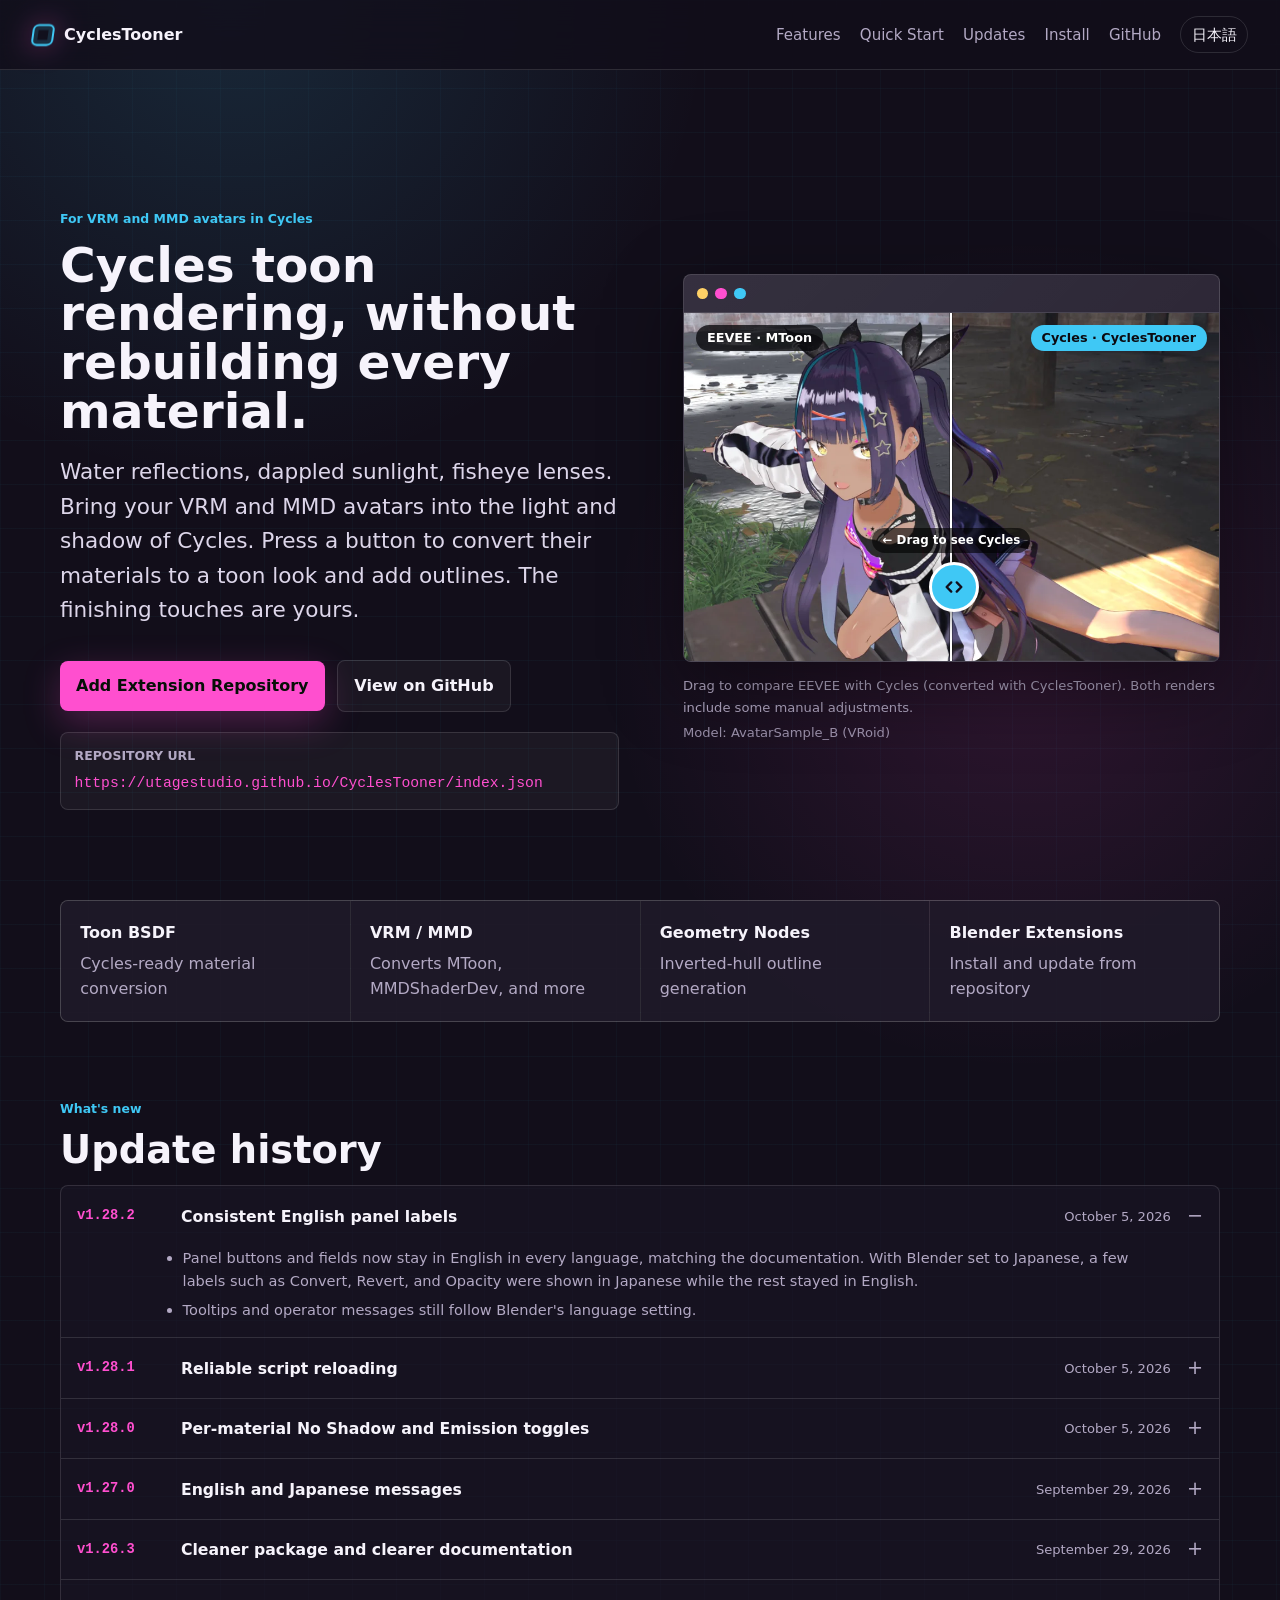
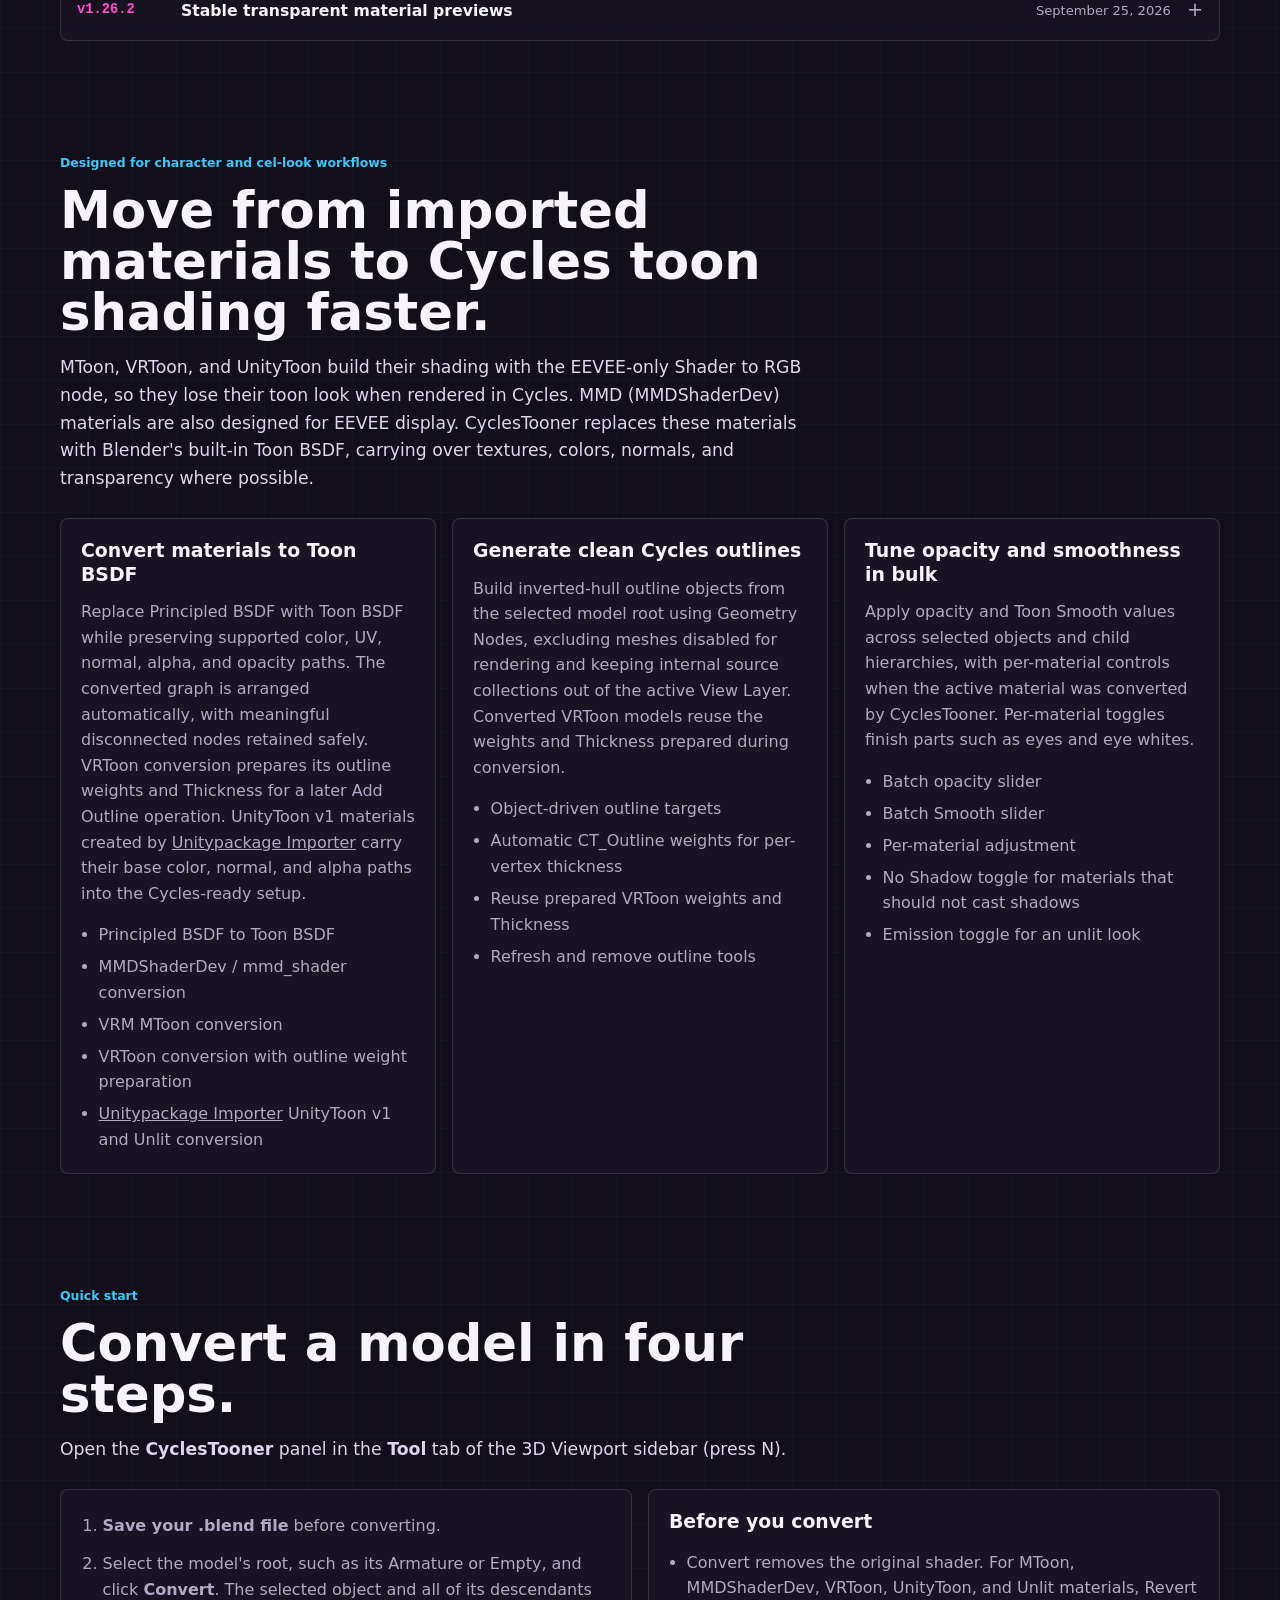
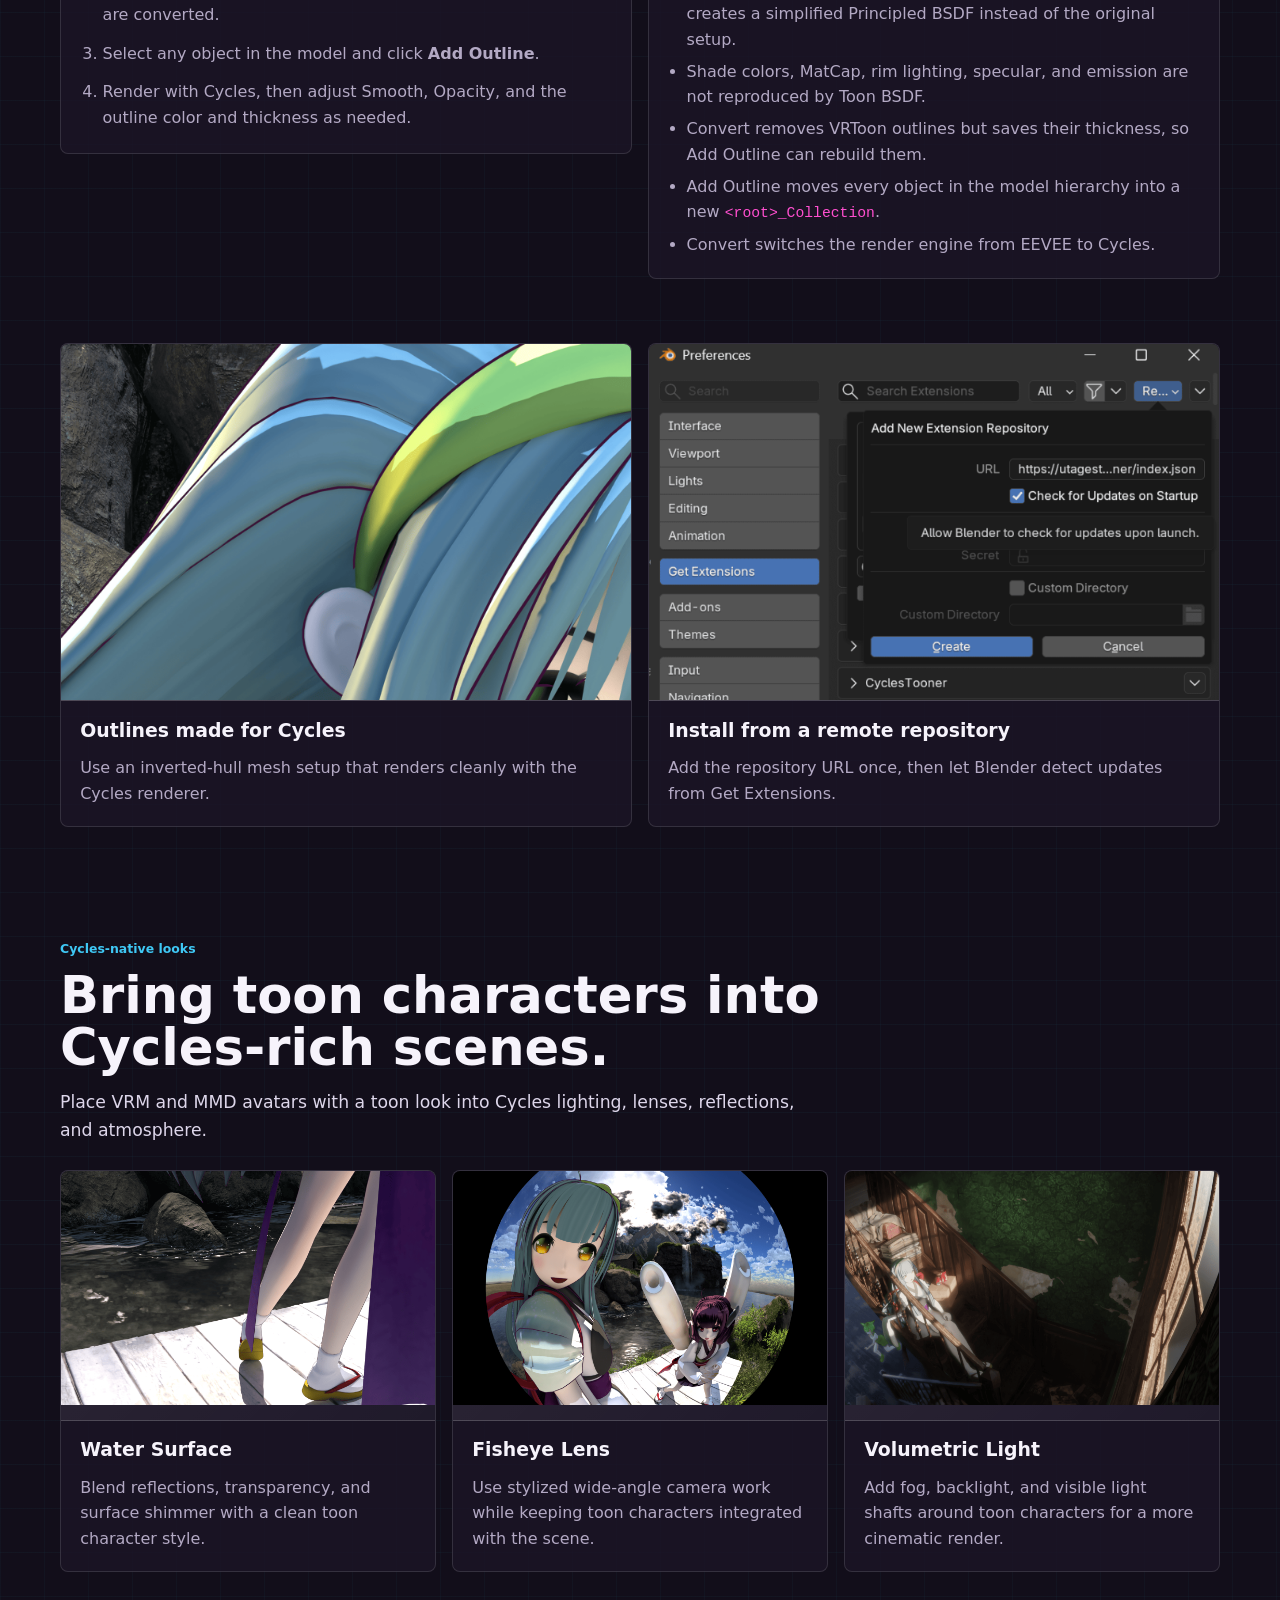
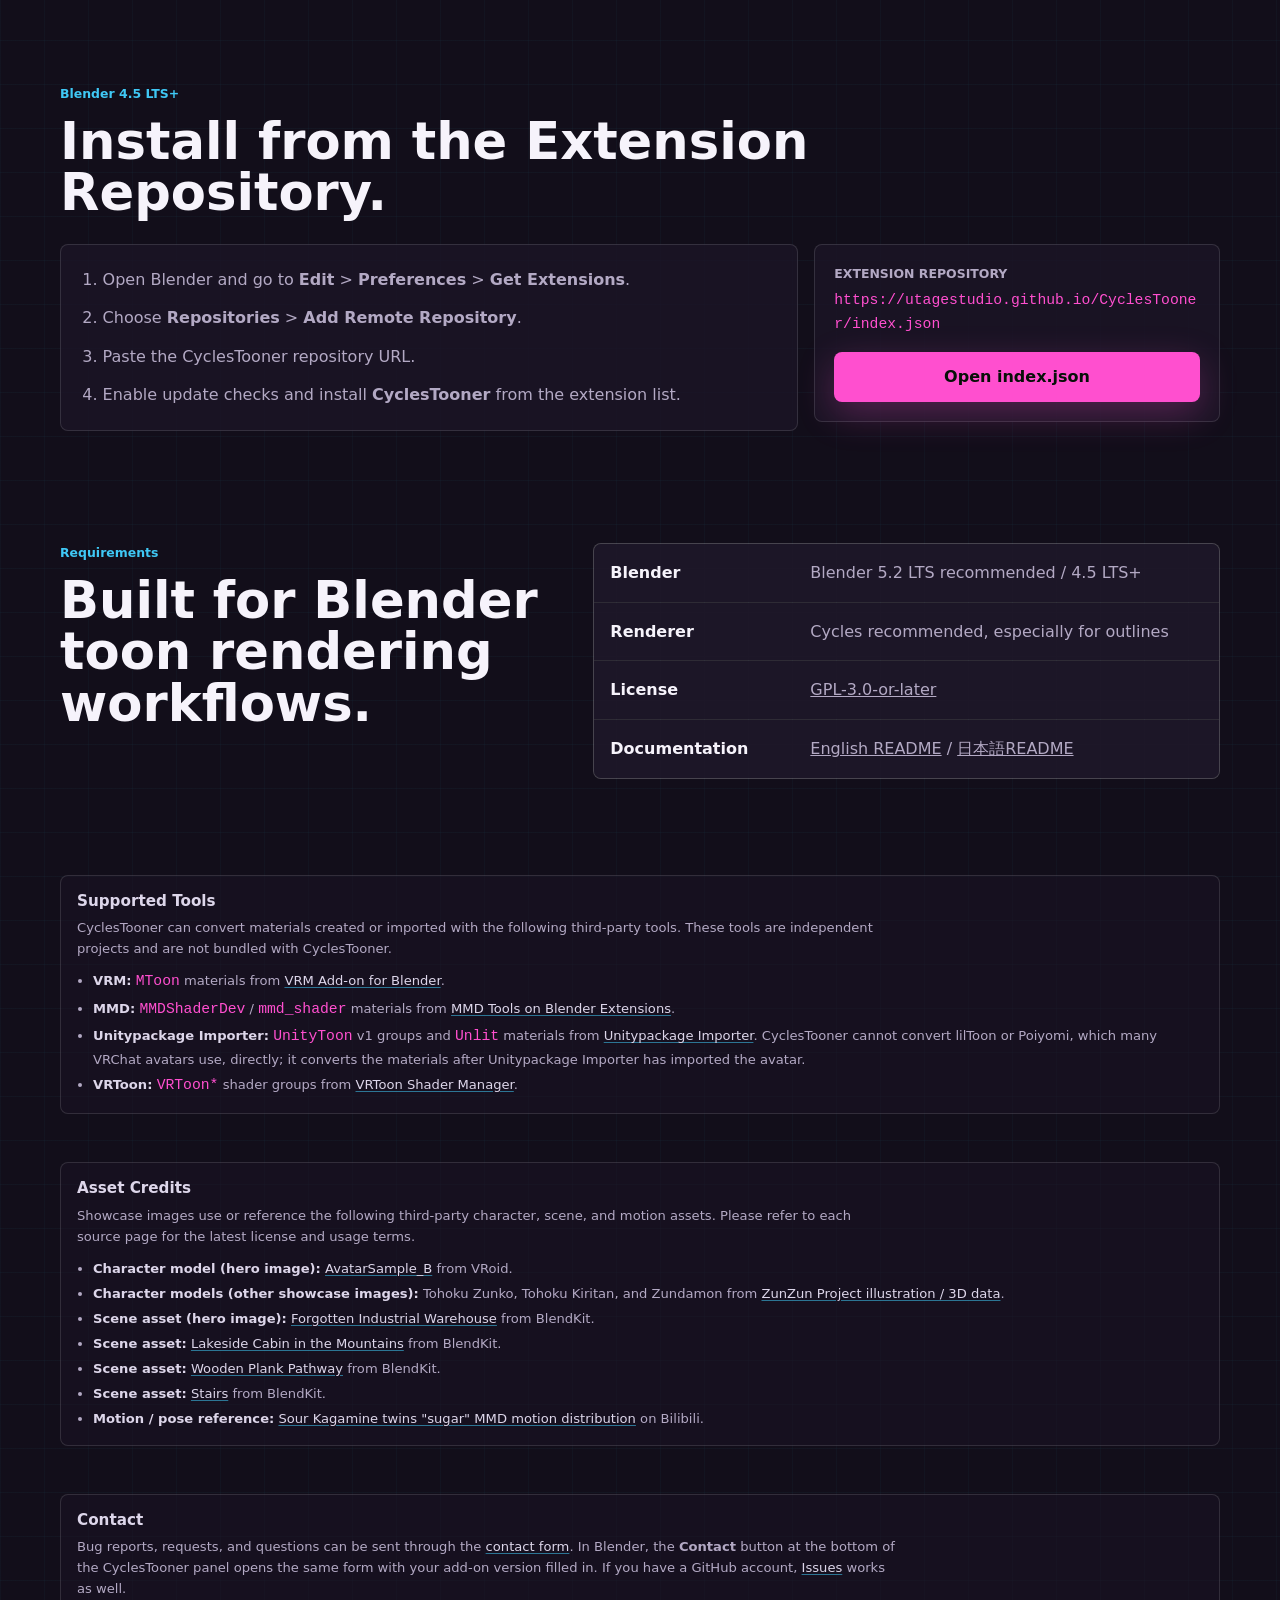
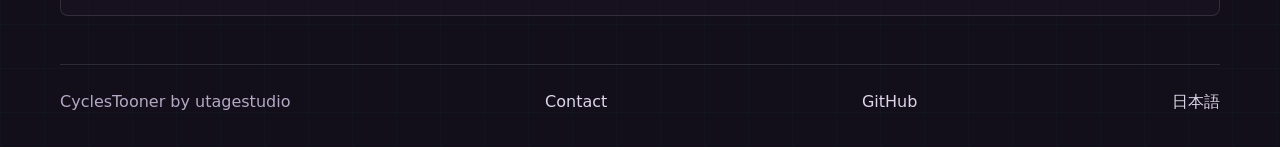
==== commit 5b1b627a: "Release 1.28.2 Remove the development suffix and add the 1.28.2 release history entry to both landin" ====
--- a/.github/pages/index.html
+++ b/.github/pages/index.html
@@ -115,6 +115,13 @@
       </div>
       <div class="update-list">
         <details class="update-entry" open>
+          <summary><span class="update-version">v1.28.2</span><strong>Consistent English panel labels</strong><time datetime="2026-10-05">October 5, 2026</time></summary>
+          <ul>
+            <li>Panel buttons and fields now stay in English in every language, matching the documentation. With Blender set to Japanese, a few labels such as Convert, Revert, and Opacity were shown in Japanese while the rest stayed in English.</li>
+            <li>Tooltips and operator messages still follow Blender's language setting.</li>
+          </ul>
+        </details>
+        <details class="update-entry">
           <summary><span class="update-version">v1.28.1</span><strong>Reliable script reloading</strong><time datetime="2026-10-05">October 5, 2026</time></summary>
           <ul>
             <li>The add-on now loads and reloads its scripts the way Blender recommends for extensions, so Reload Scripts picks up every part of the add-on.</li>
@@ -155,14 +162,6 @@
             <li>Fixes surfaces appearing inside out in Material Preview and EEVEE when nearly opaque materials, such as opacity 0.999, are converted.</li>
             <li>Uses Dithered rendering during conversion and opacity updates to avoid Blended face-order artifacts.</li>
             <li>Preserves configured opacity and Cycles shader transparency; existing converted materials adopt the setting on their next opacity change.</li>
-          </ul>
-        </details>
-        <details class="update-entry">
-          <summary><span class="update-version">v1.26.1</span><strong>Render-aware outline sources</strong><time datetime="2026-09-20">September 20, 2026</time></summary>
-          <ul>
-            <li>Outlines now skip meshes disabled for rendering on the object or any of its collections, while meshes hidden only in the viewport still get outlines.</li>
-            <li>A mesh linked to several collections keeps its outline as long as any collection in the current scene renders it.</li>
-            <li>Add Outline and Refresh Outline no longer move unrelated collections, and keep hidden rig helpers inside the model hierarchy.</li>
           </ul>
         </details>
       </div>
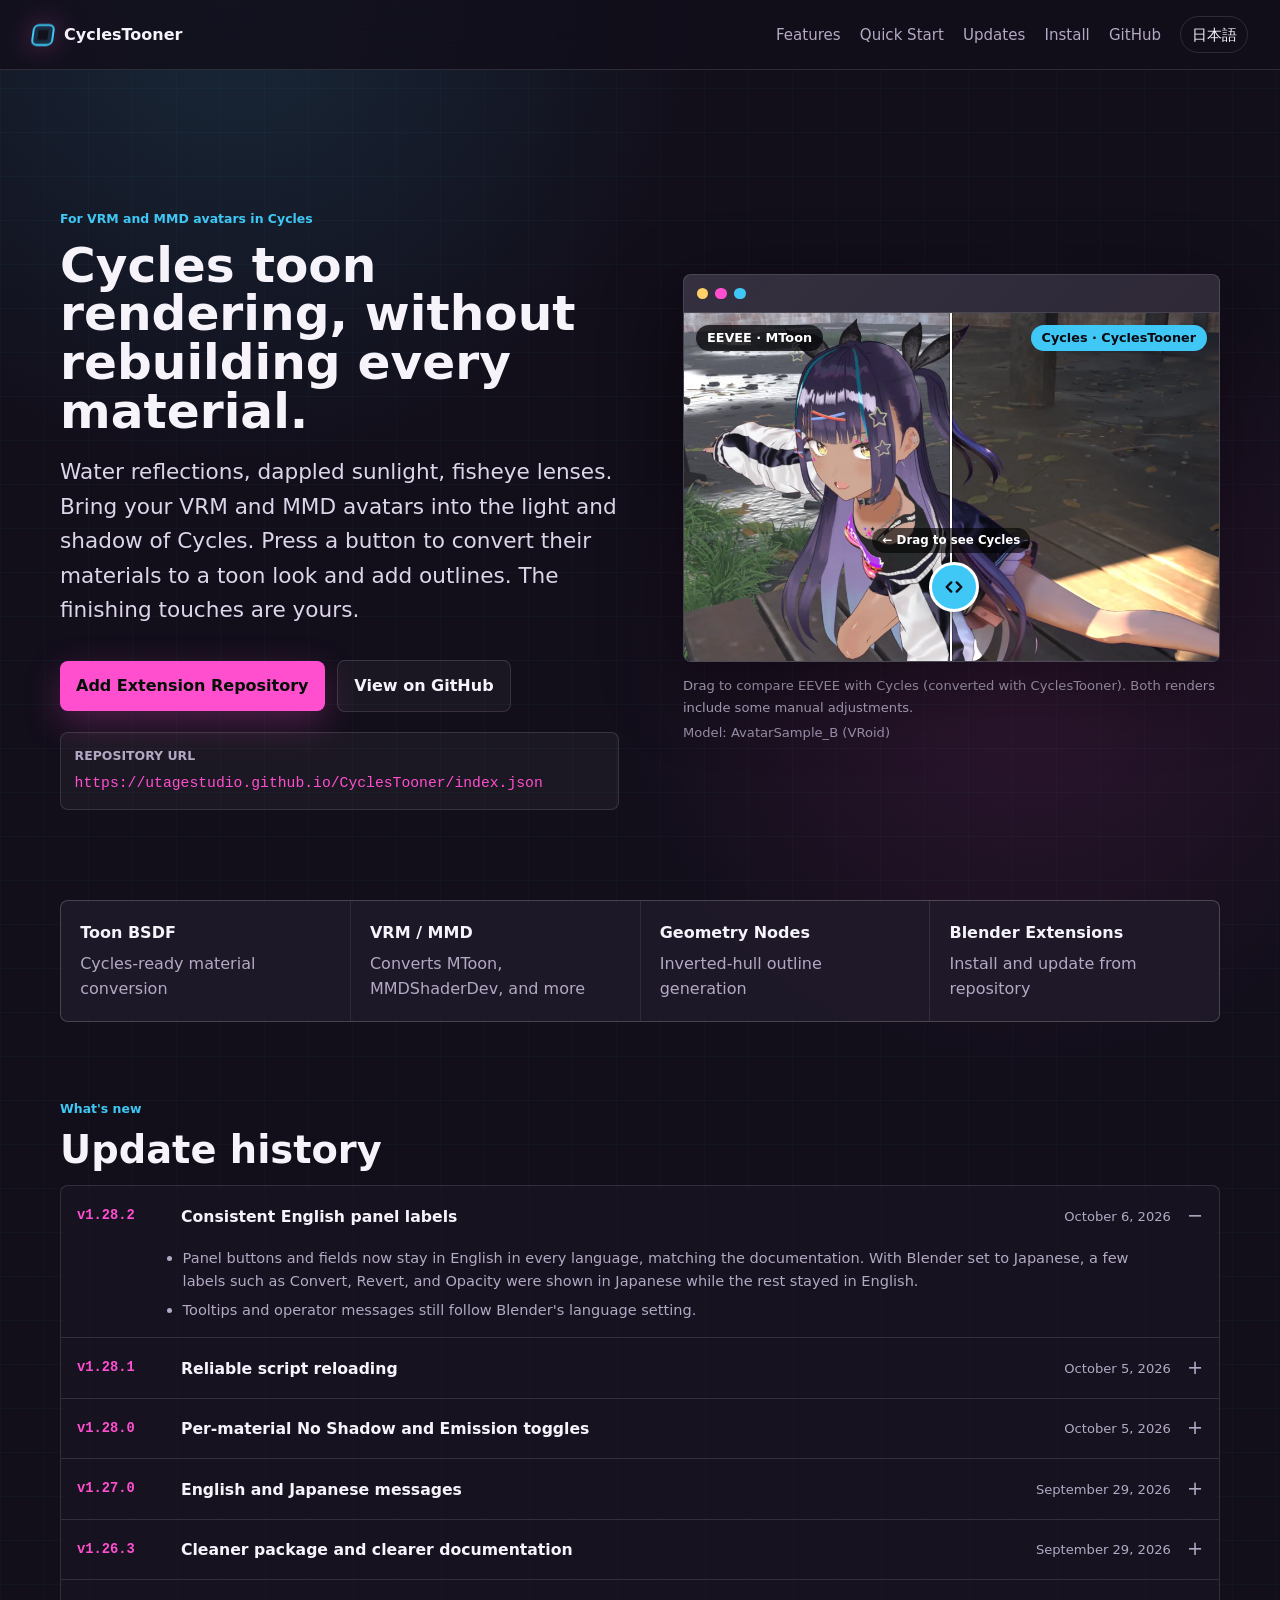
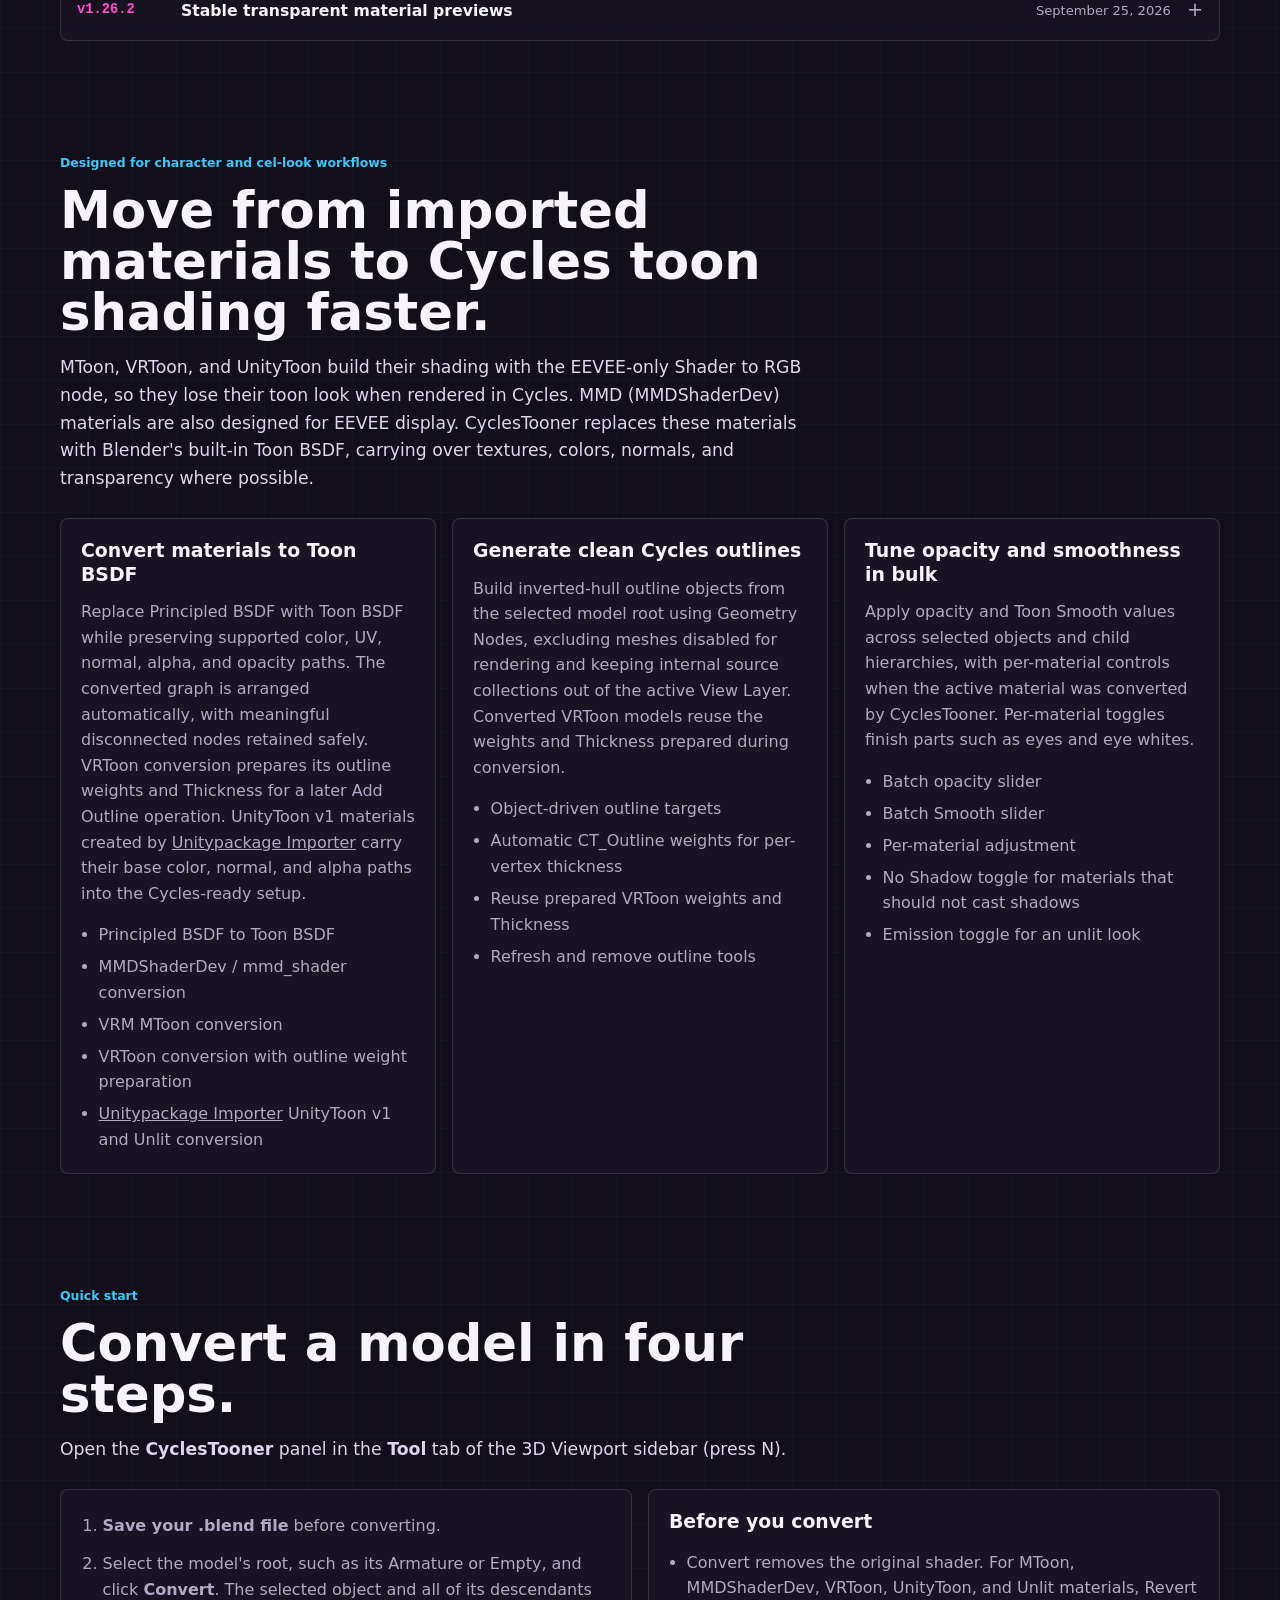
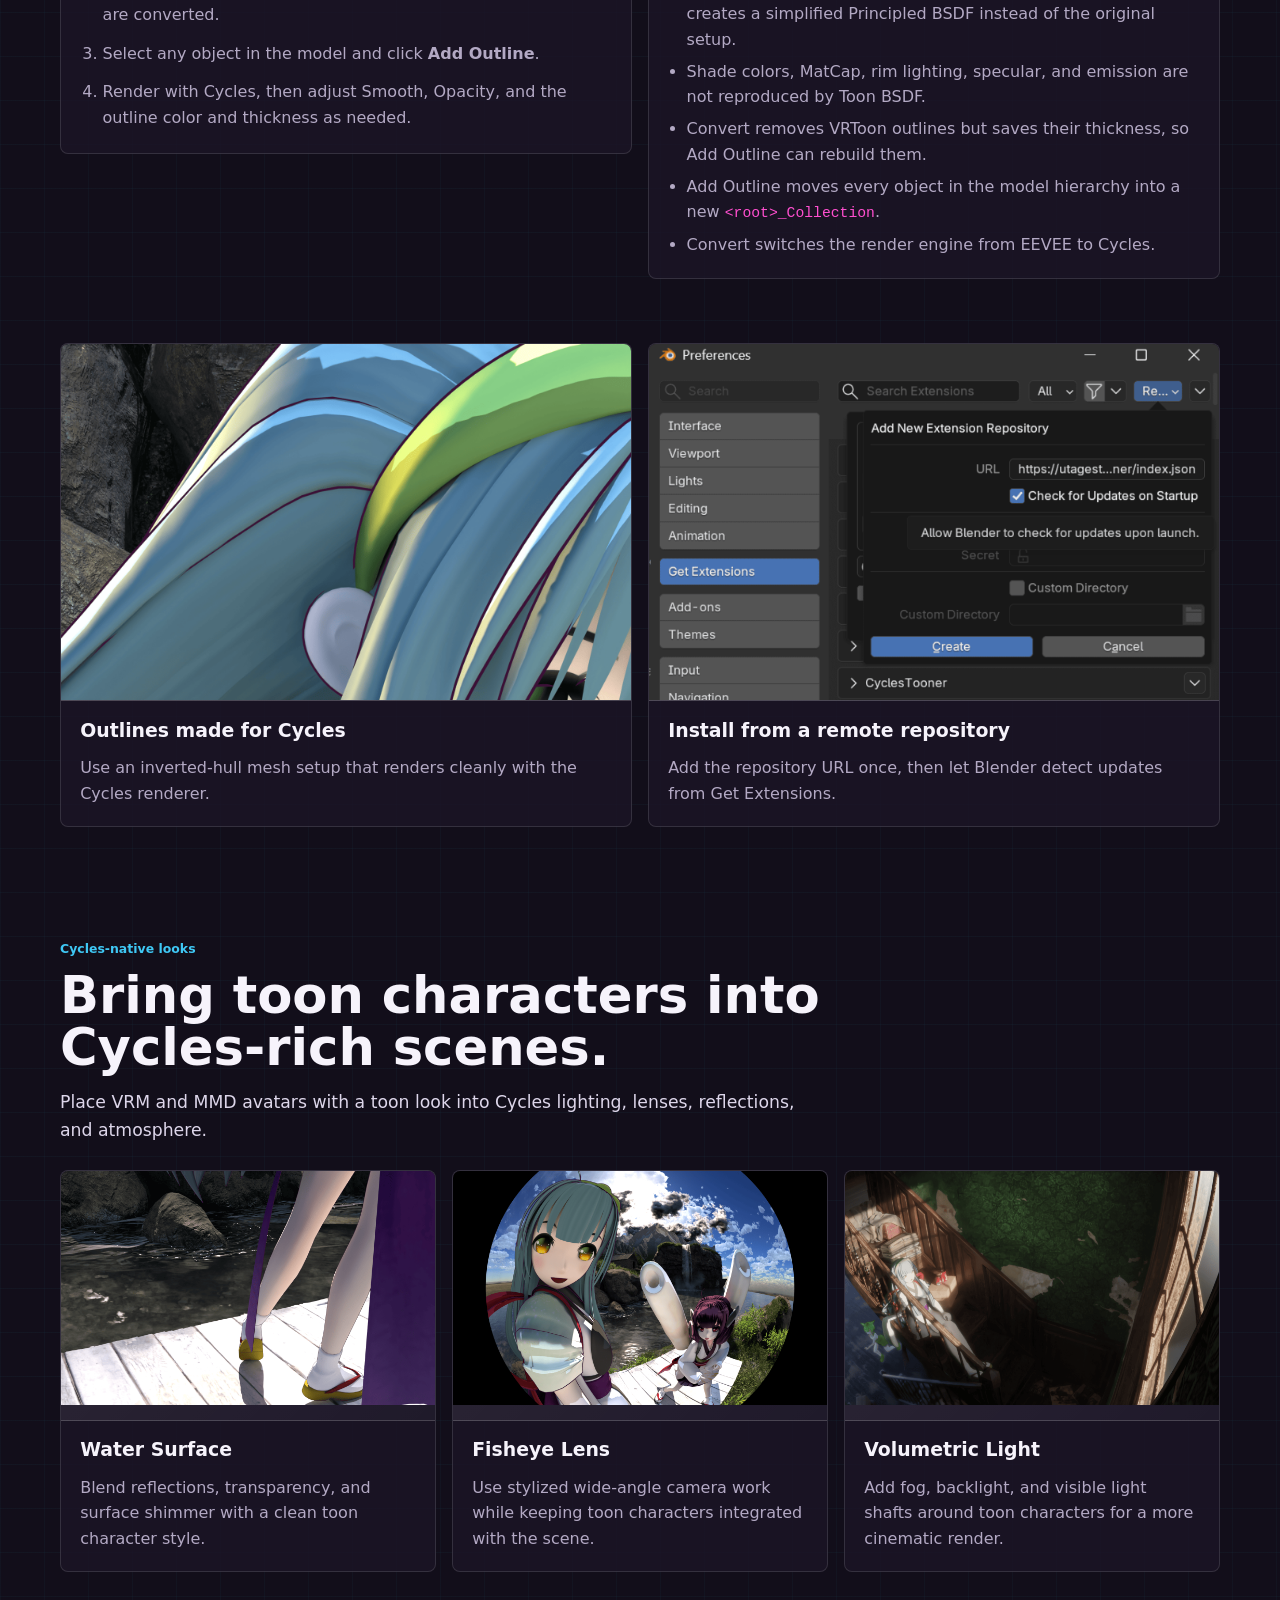
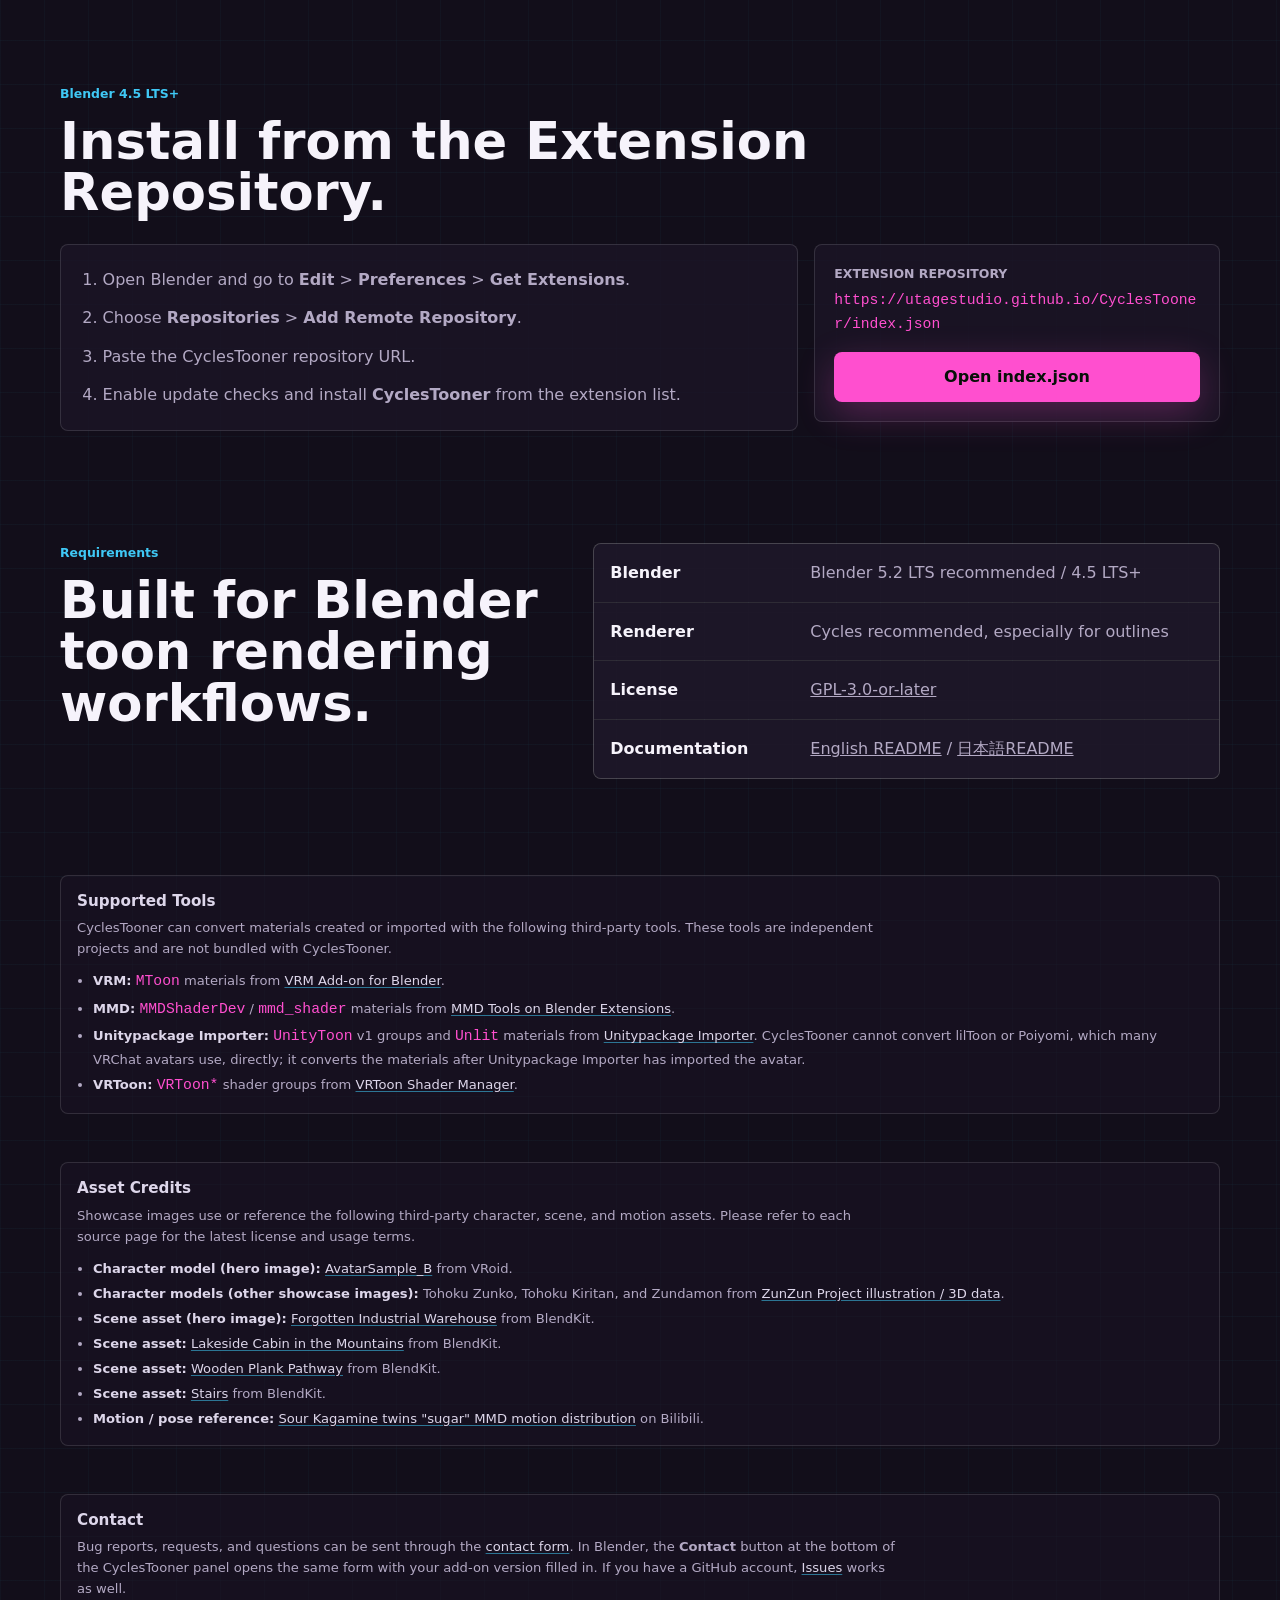
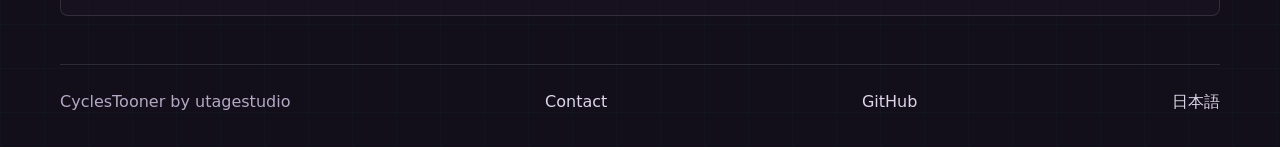
==== commit 92301b8f: "Set the 1.28.2 release date to October 6 The release is merged a day after the entry was written." ====
--- a/.github/pages/index.html
+++ b/.github/pages/index.html
@@ -115,7 +115,7 @@
       </div>
       <div class="update-list">
         <details class="update-entry" open>
-          <summary><span class="update-version">v1.28.2</span><strong>Consistent English panel labels</strong><time datetime="2026-10-05">October 5, 2026</time></summary>
+          <summary><span class="update-version">v1.28.2</span><strong>Consistent English panel labels</strong><time datetime="2026-10-06">October 6, 2026</time></summary>
           <ul>
             <li>Panel buttons and fields now stay in English in every language, matching the documentation. With Blender set to Japanese, a few labels such as Convert, Revert, and Opacity were shown in Japanese while the rest stayed in English.</li>
             <li>Tooltips and operator messages still follow Blender's language setting.</li>
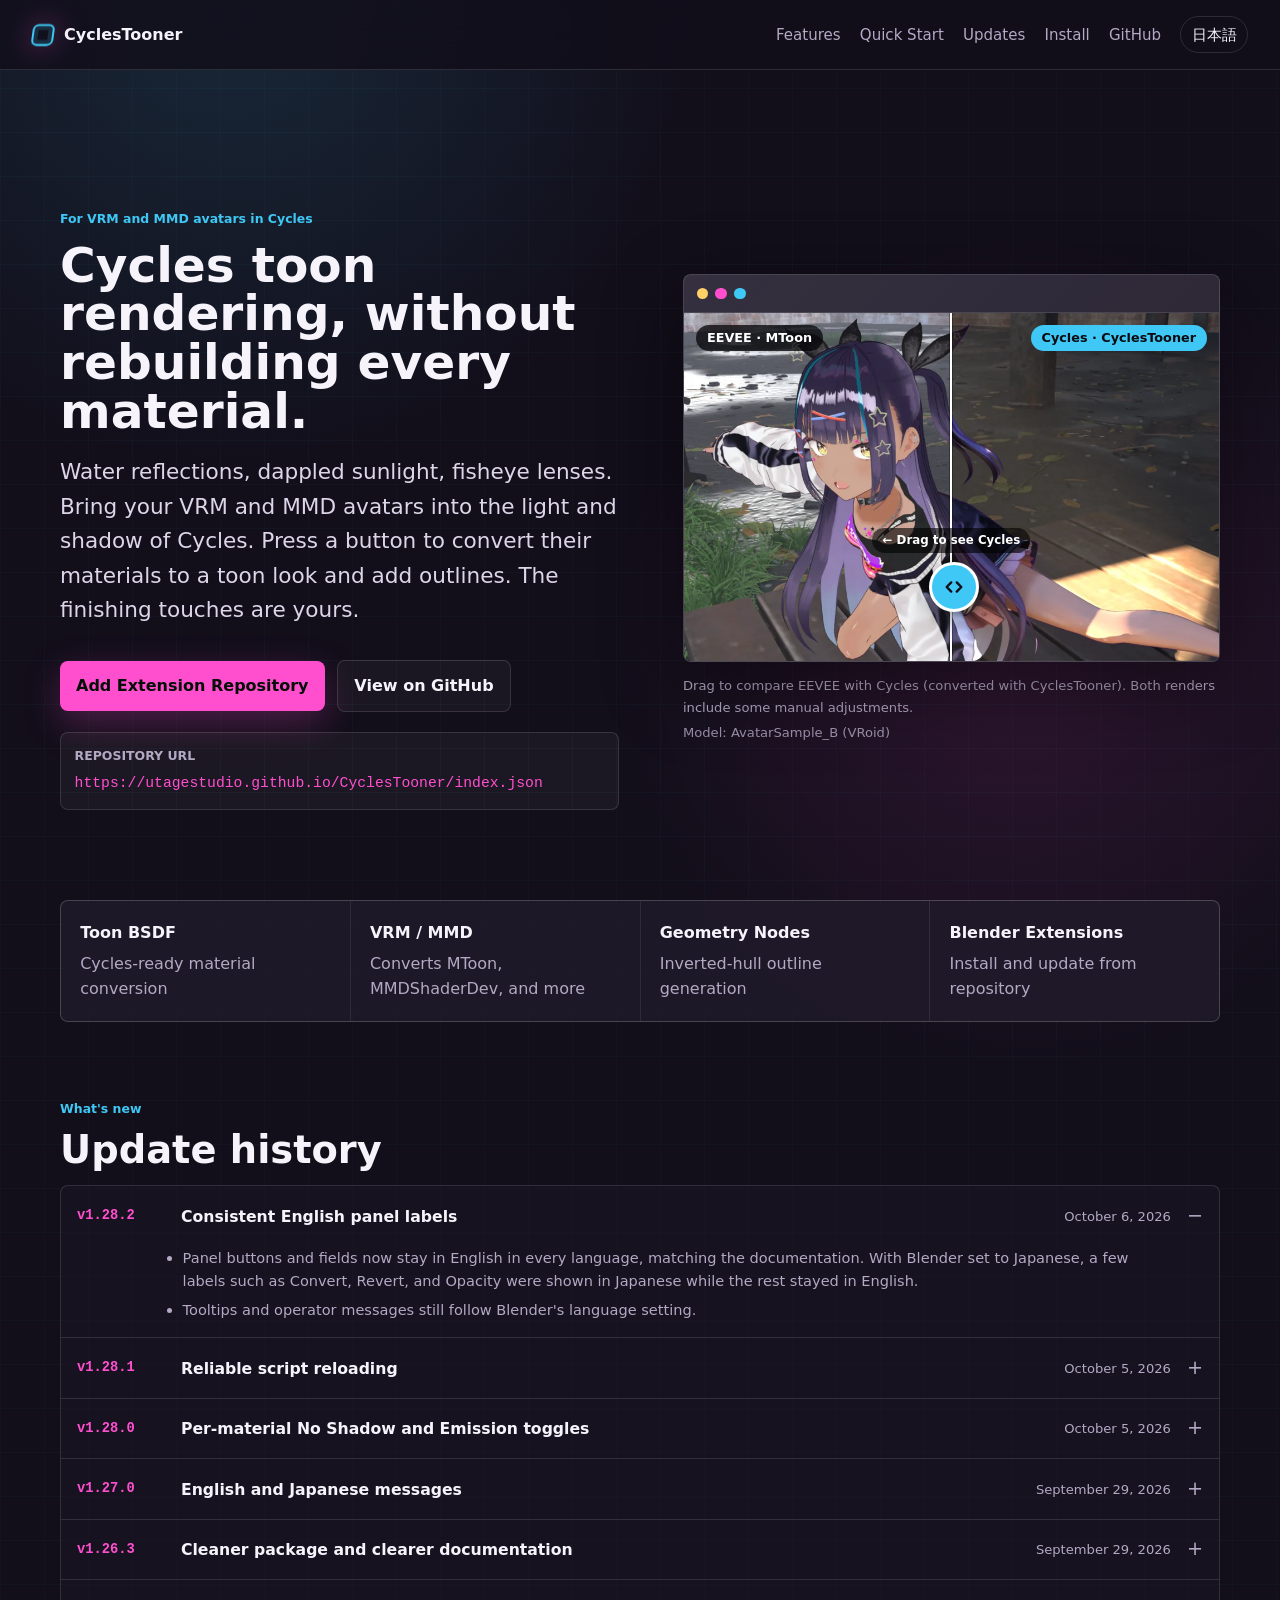
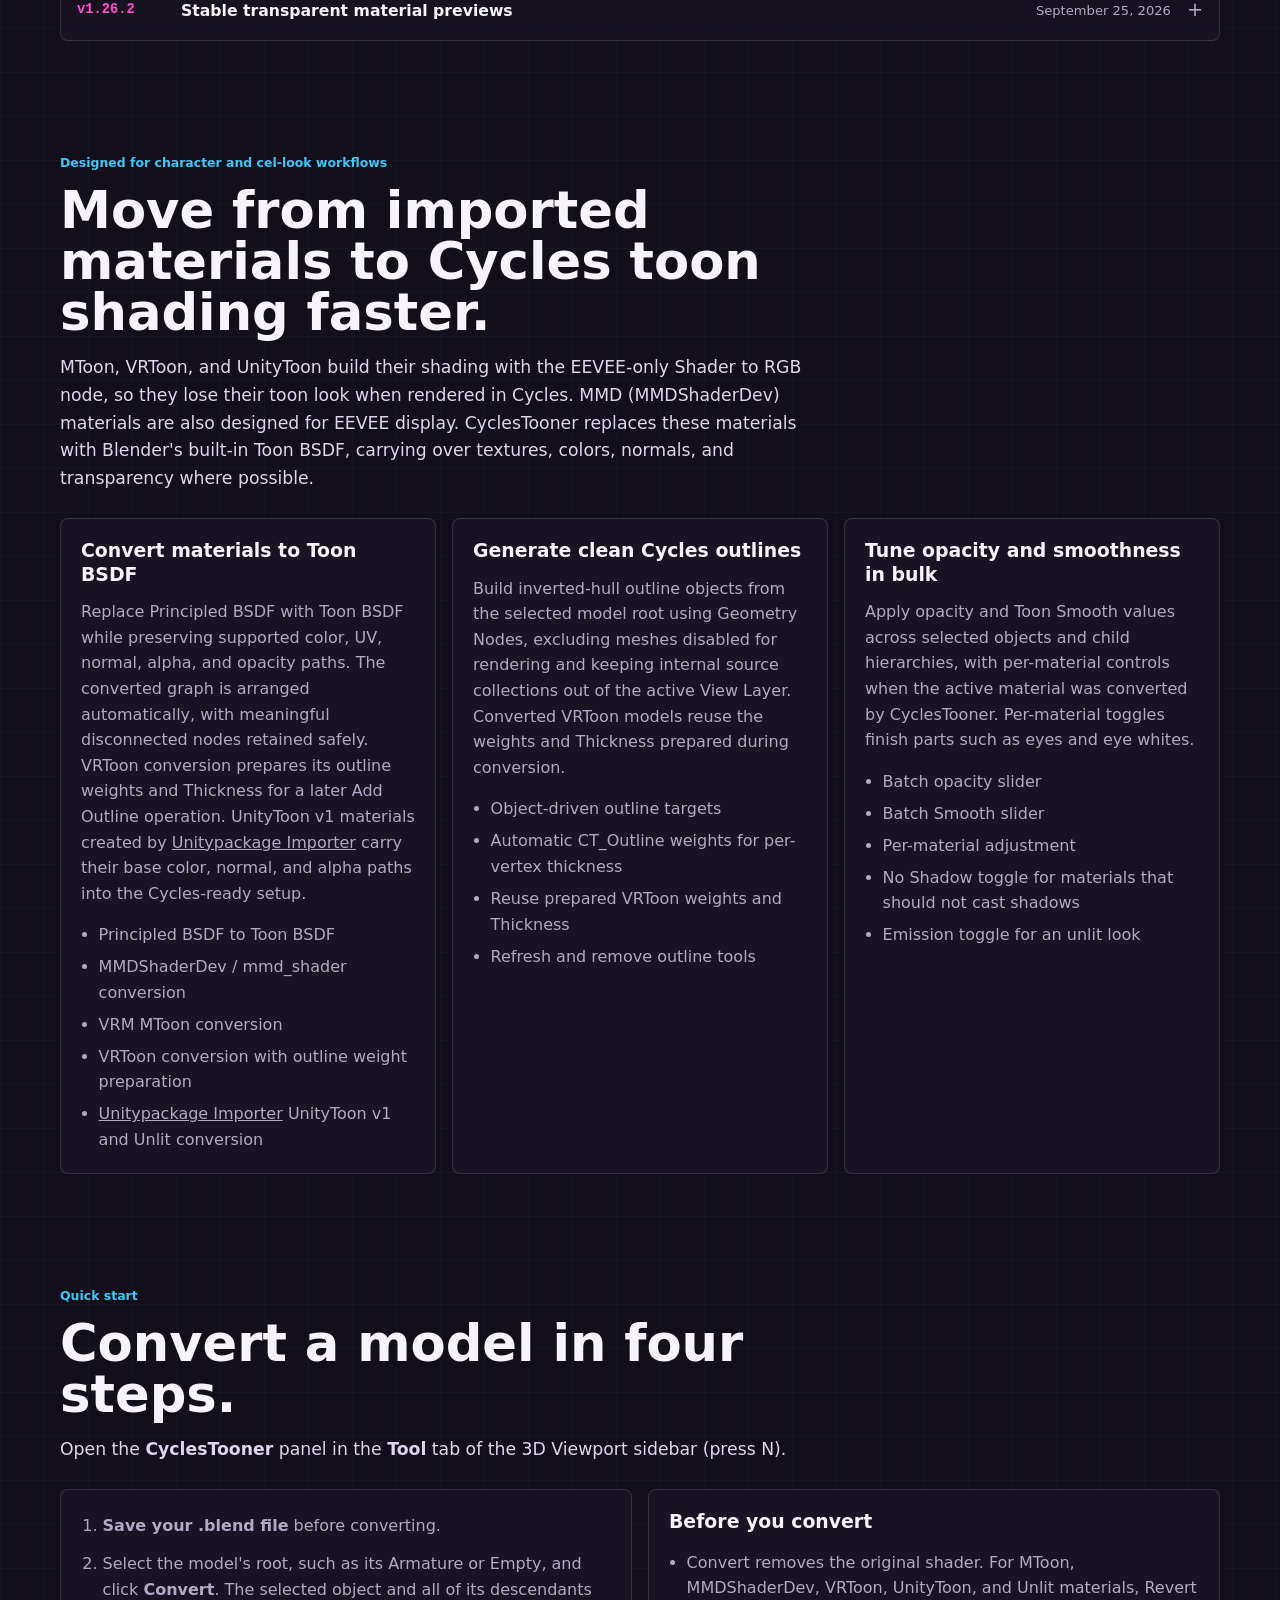
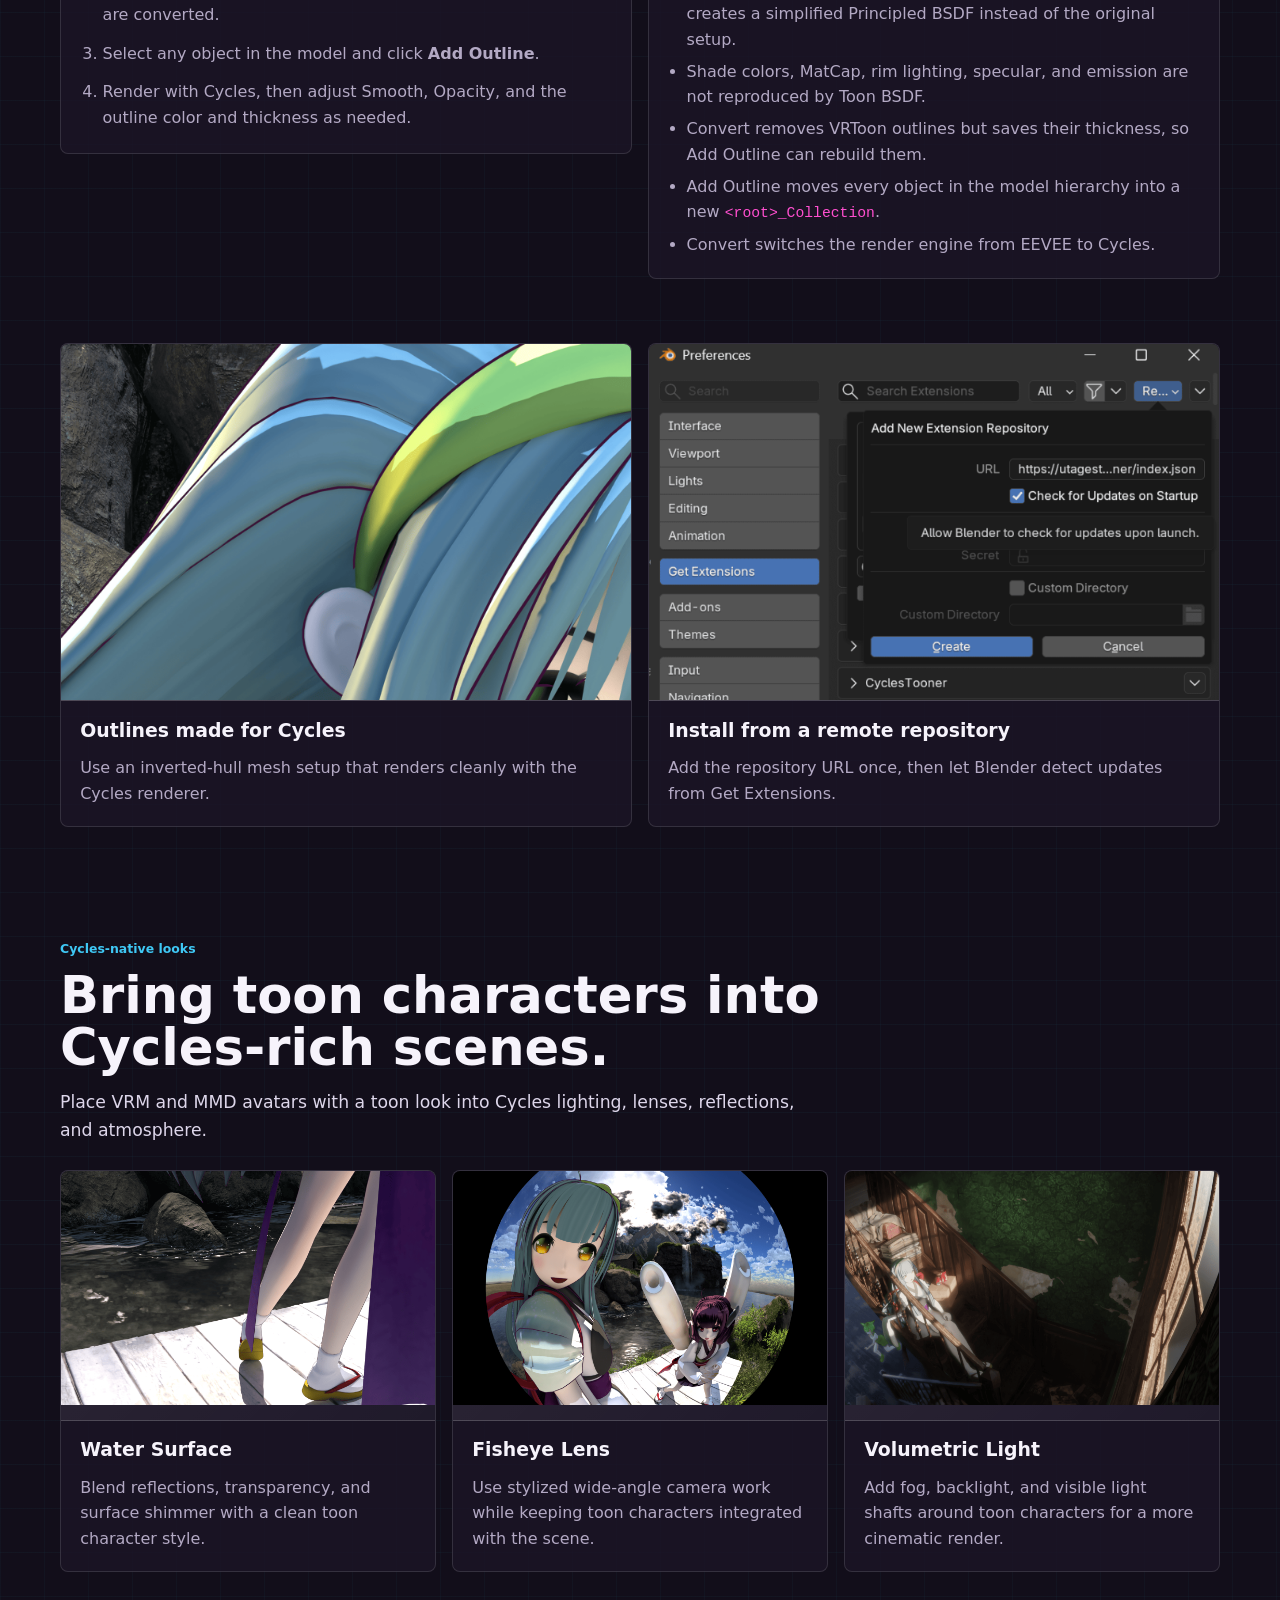
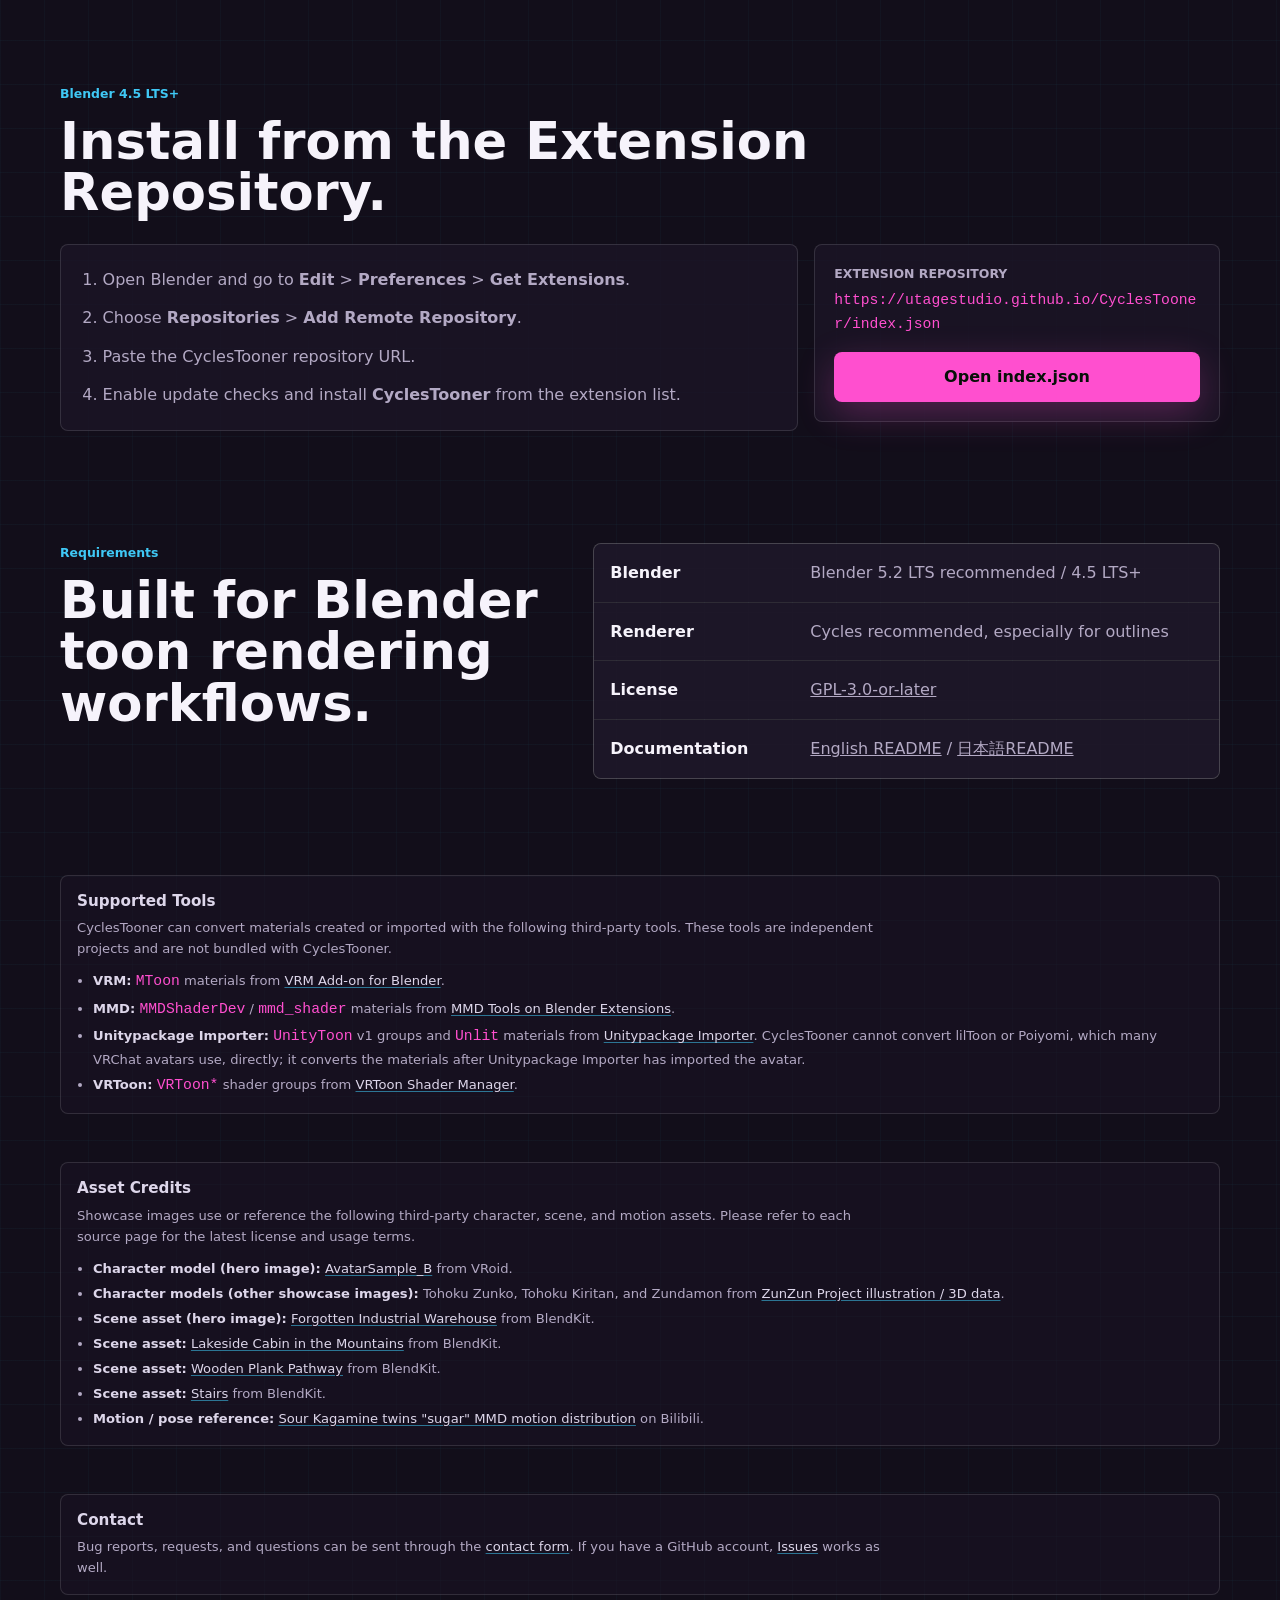
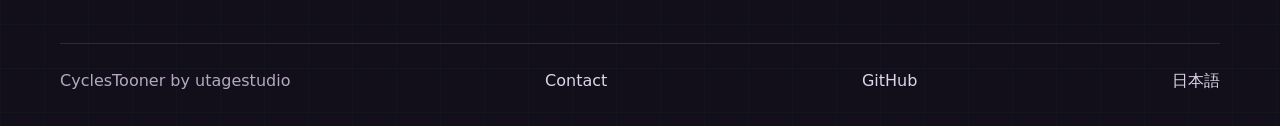
==== commit e988a85a: "Remove the Contact button from the documentation The button was removed from the panel. The contact " ====
--- a/.github/pages/index.html
+++ b/.github/pages/index.html
@@ -409,7 +409,6 @@
       <h2 id="contact-title">Contact</h2>
       <p>
         Bug reports, requests, and questions can be sent through the <a href="https://tally.so/r/KYqY78?product=CyclesTooner" target="_blank" rel="noopener noreferrer">contact form</a>.
-        In Blender, the <strong>Contact</strong> button at the bottom of the CyclesTooner panel opens the same form with your add-on version filled in.
         If you have a GitHub account, <a href="https://github.com/utagestudio/CyclesTooner/issues" target="_blank" rel="noopener noreferrer">Issues</a> works as well.
       </p>
     </section>
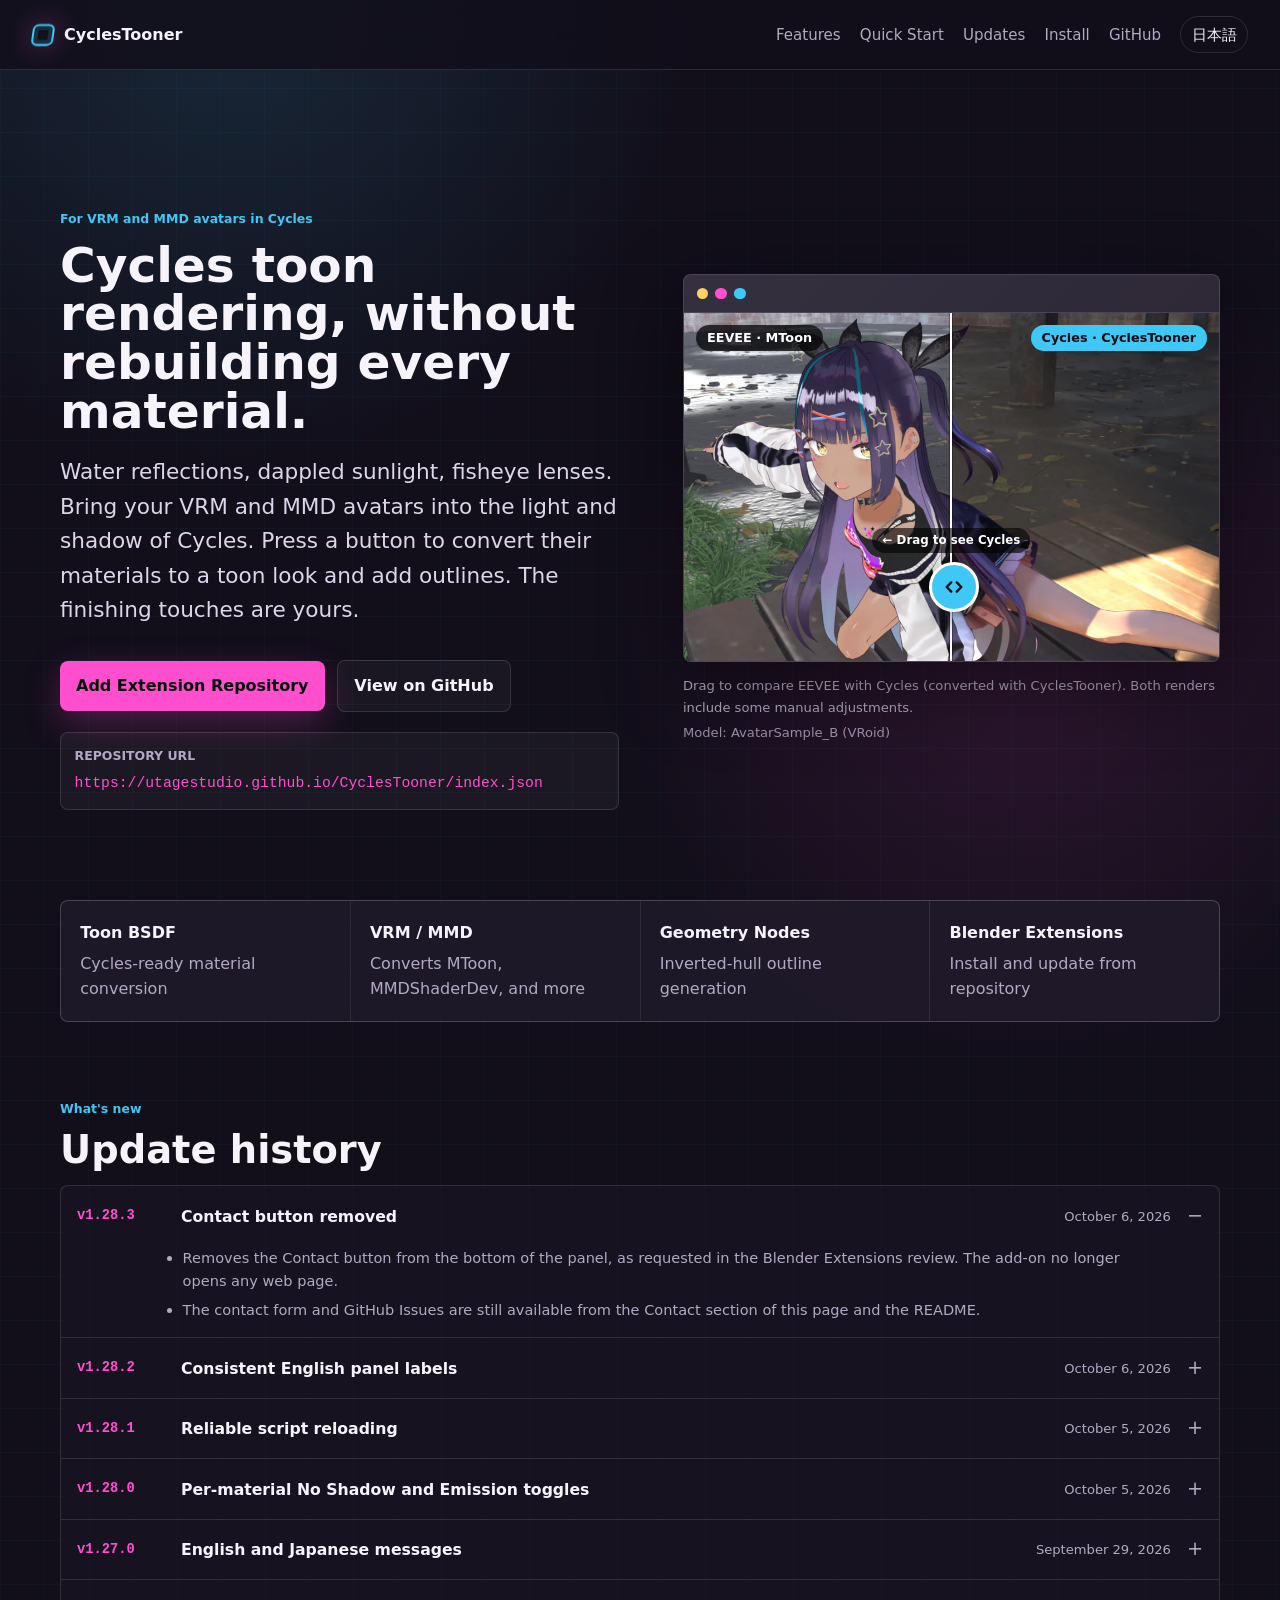
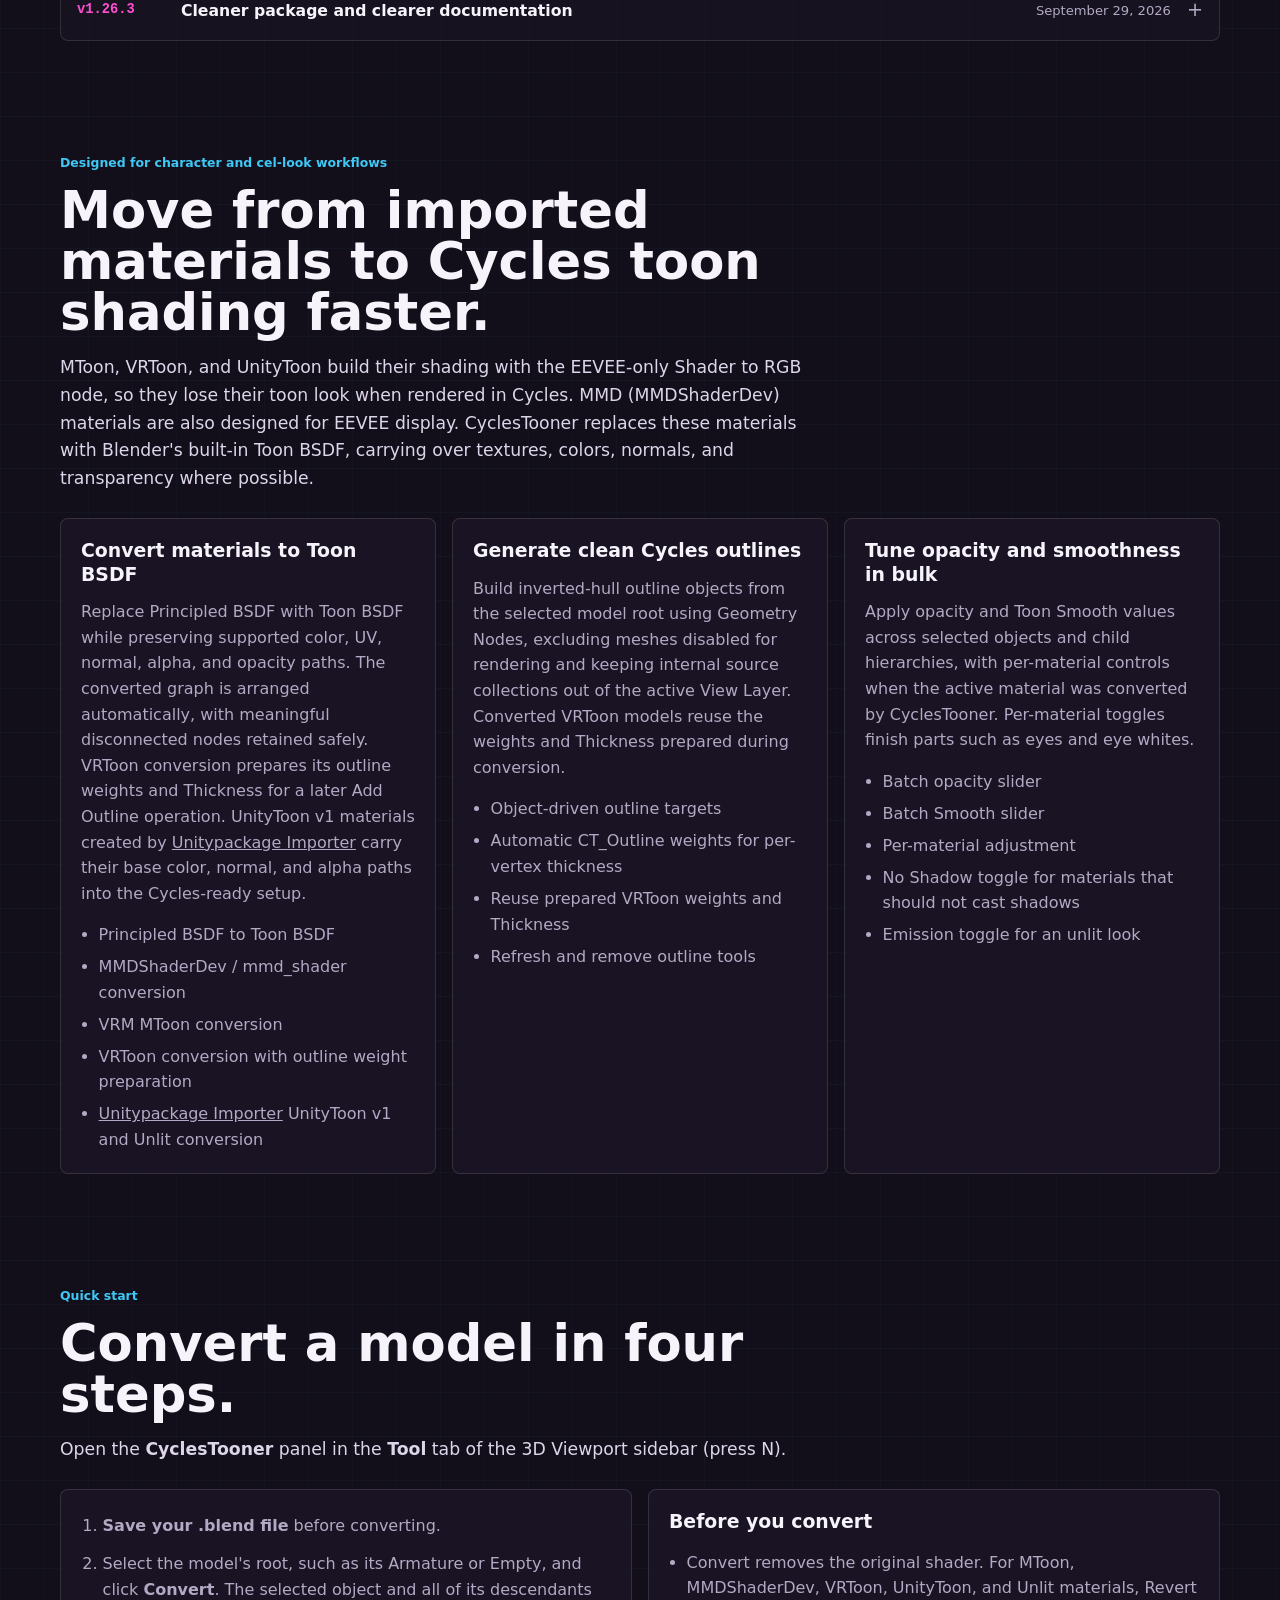
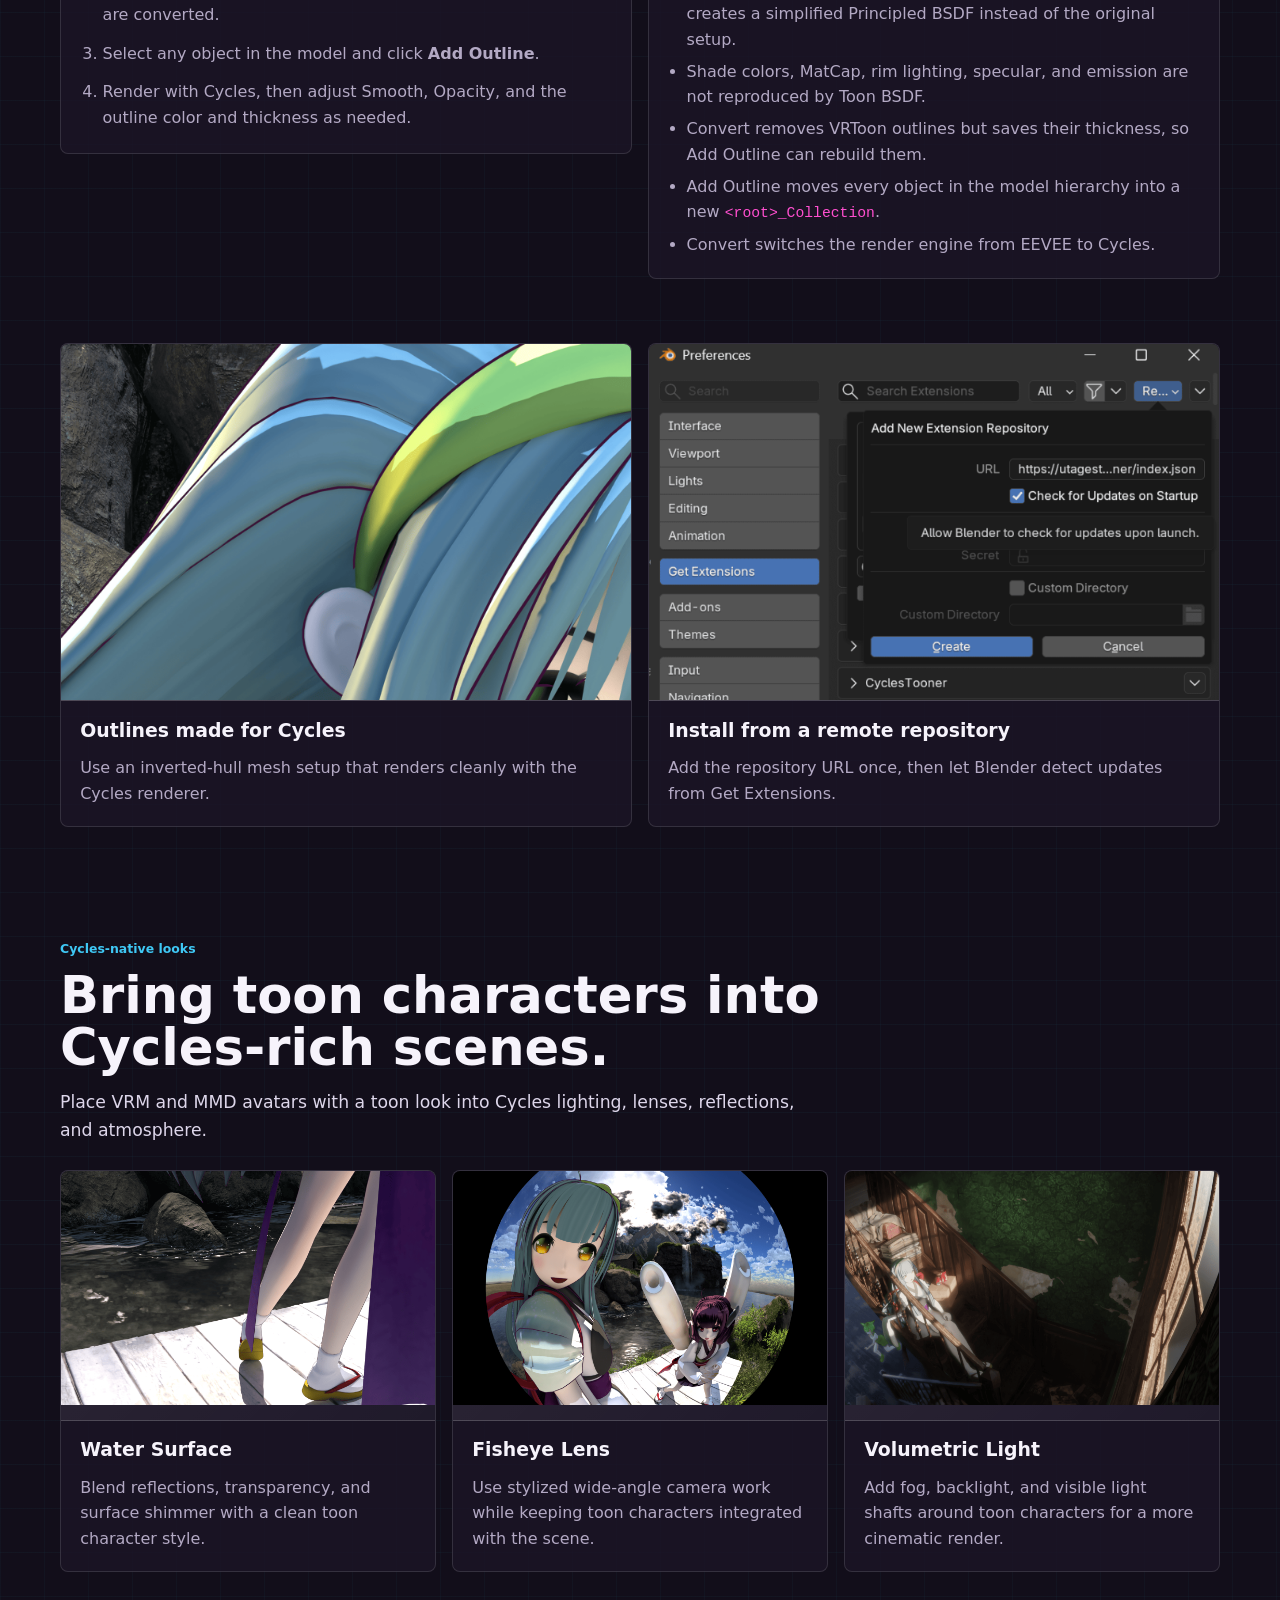
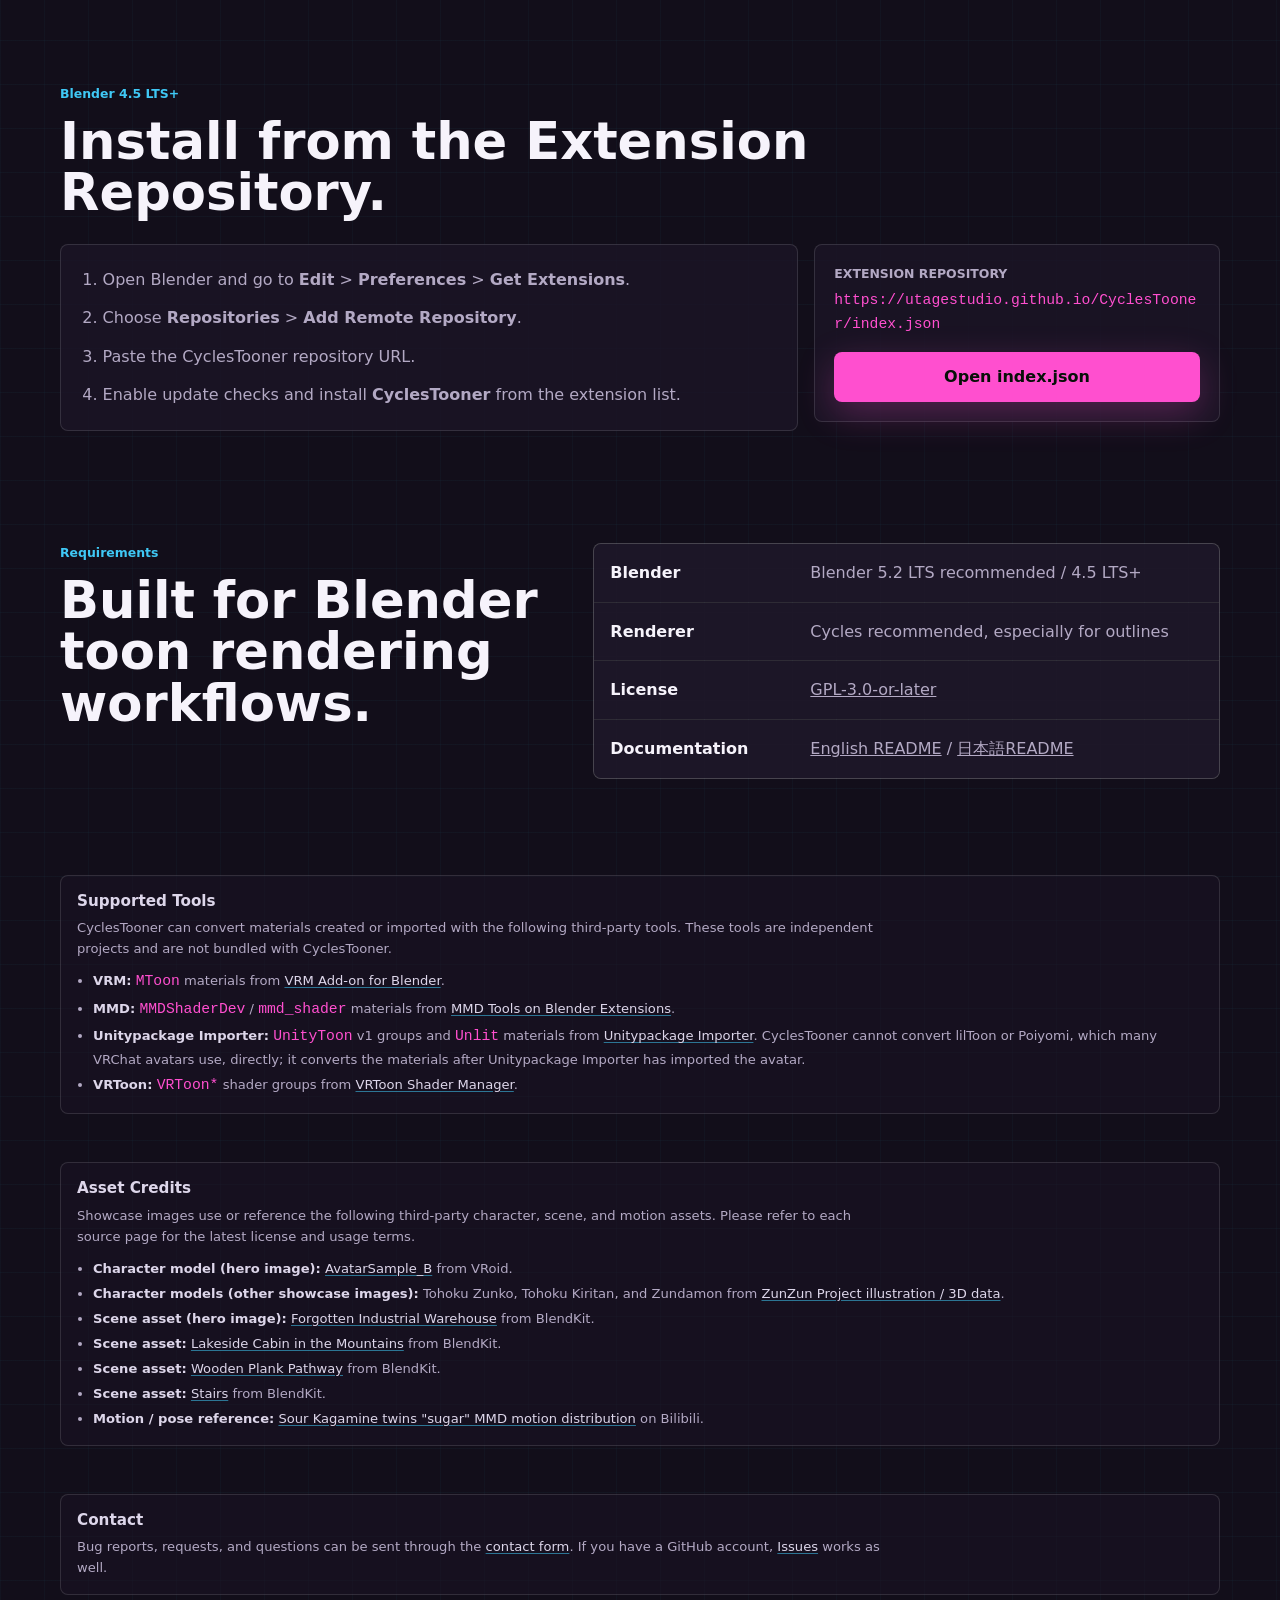
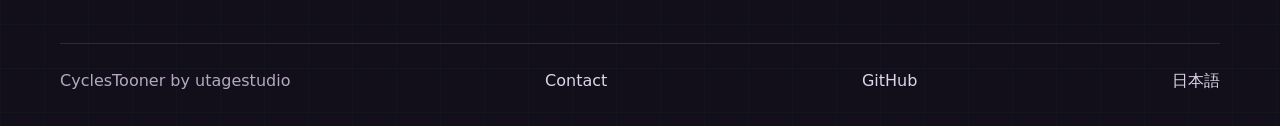
==== commit c1fc6a0d: "Release 1.28.3 Remove the development suffix and add the 1.28.3 release history entry to both landin" ====
--- a/.github/pages/index.html
+++ b/.github/pages/index.html
@@ -115,6 +115,13 @@
       </div>
       <div class="update-list">
         <details class="update-entry" open>
+          <summary><span class="update-version">v1.28.3</span><strong>Contact button removed</strong><time datetime="2026-10-06">October 6, 2026</time></summary>
+          <ul>
+            <li>Removes the Contact button from the bottom of the panel, as requested in the Blender Extensions review. The add-on no longer opens any web page.</li>
+            <li>The contact form and GitHub Issues are still available from the Contact section of this page and the README.</li>
+          </ul>
+        </details>
+        <details class="update-entry">
           <summary><span class="update-version">v1.28.2</span><strong>Consistent English panel labels</strong><time datetime="2026-10-06">October 6, 2026</time></summary>
           <ul>
             <li>Panel buttons and fields now stay in English in every language, matching the documentation. With Blender set to Japanese, a few labels such as Convert, Revert, and Opacity were shown in Japanese while the rest stayed in English.</li>
@@ -154,14 +161,6 @@
             <li>The extension listing now describes CyclesTooner as a tool for rendering EEVEE toon avatars in Cycles, adds the Render tag, and links to this documentation site.</li>
             <li>The add-on metadata now credits utagestudio as its author.</li>
             <li>The README and this site were reorganized around a quick start, a supported-shader table, cautions before converting, and troubleshooting, and now document Unitypackage Importer Unlit conversion.</li>
-          </ul>
-        </details>
-        <details class="update-entry">
-          <summary><span class="update-version">v1.26.2</span><strong>Stable transparent material previews</strong><time datetime="2026-09-25">September 25, 2026</time></summary>
-          <ul>
-            <li>Fixes surfaces appearing inside out in Material Preview and EEVEE when nearly opaque materials, such as opacity 0.999, are converted.</li>
-            <li>Uses Dithered rendering during conversion and opacity updates to avoid Blended face-order artifacts.</li>
-            <li>Preserves configured opacity and Cycles shader transparency; existing converted materials adopt the setting on their next opacity change.</li>
           </ul>
         </details>
       </div>
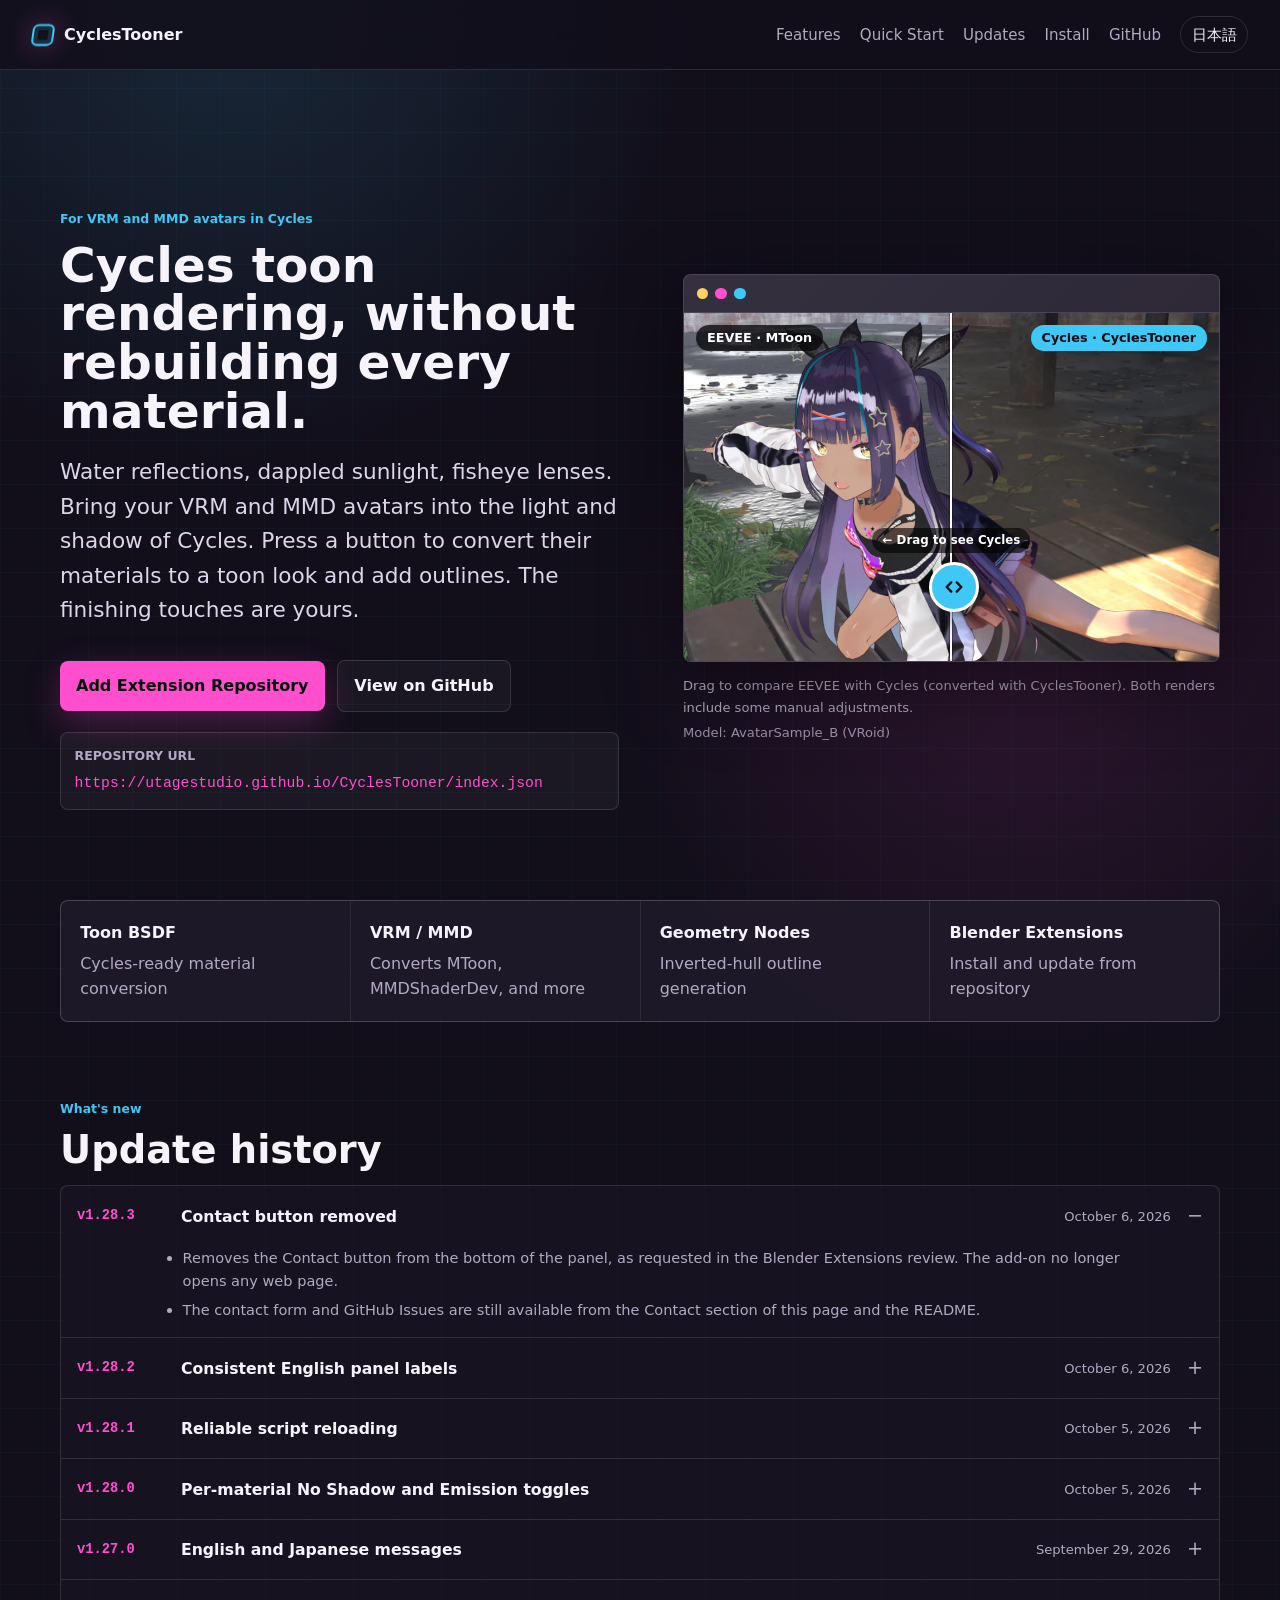
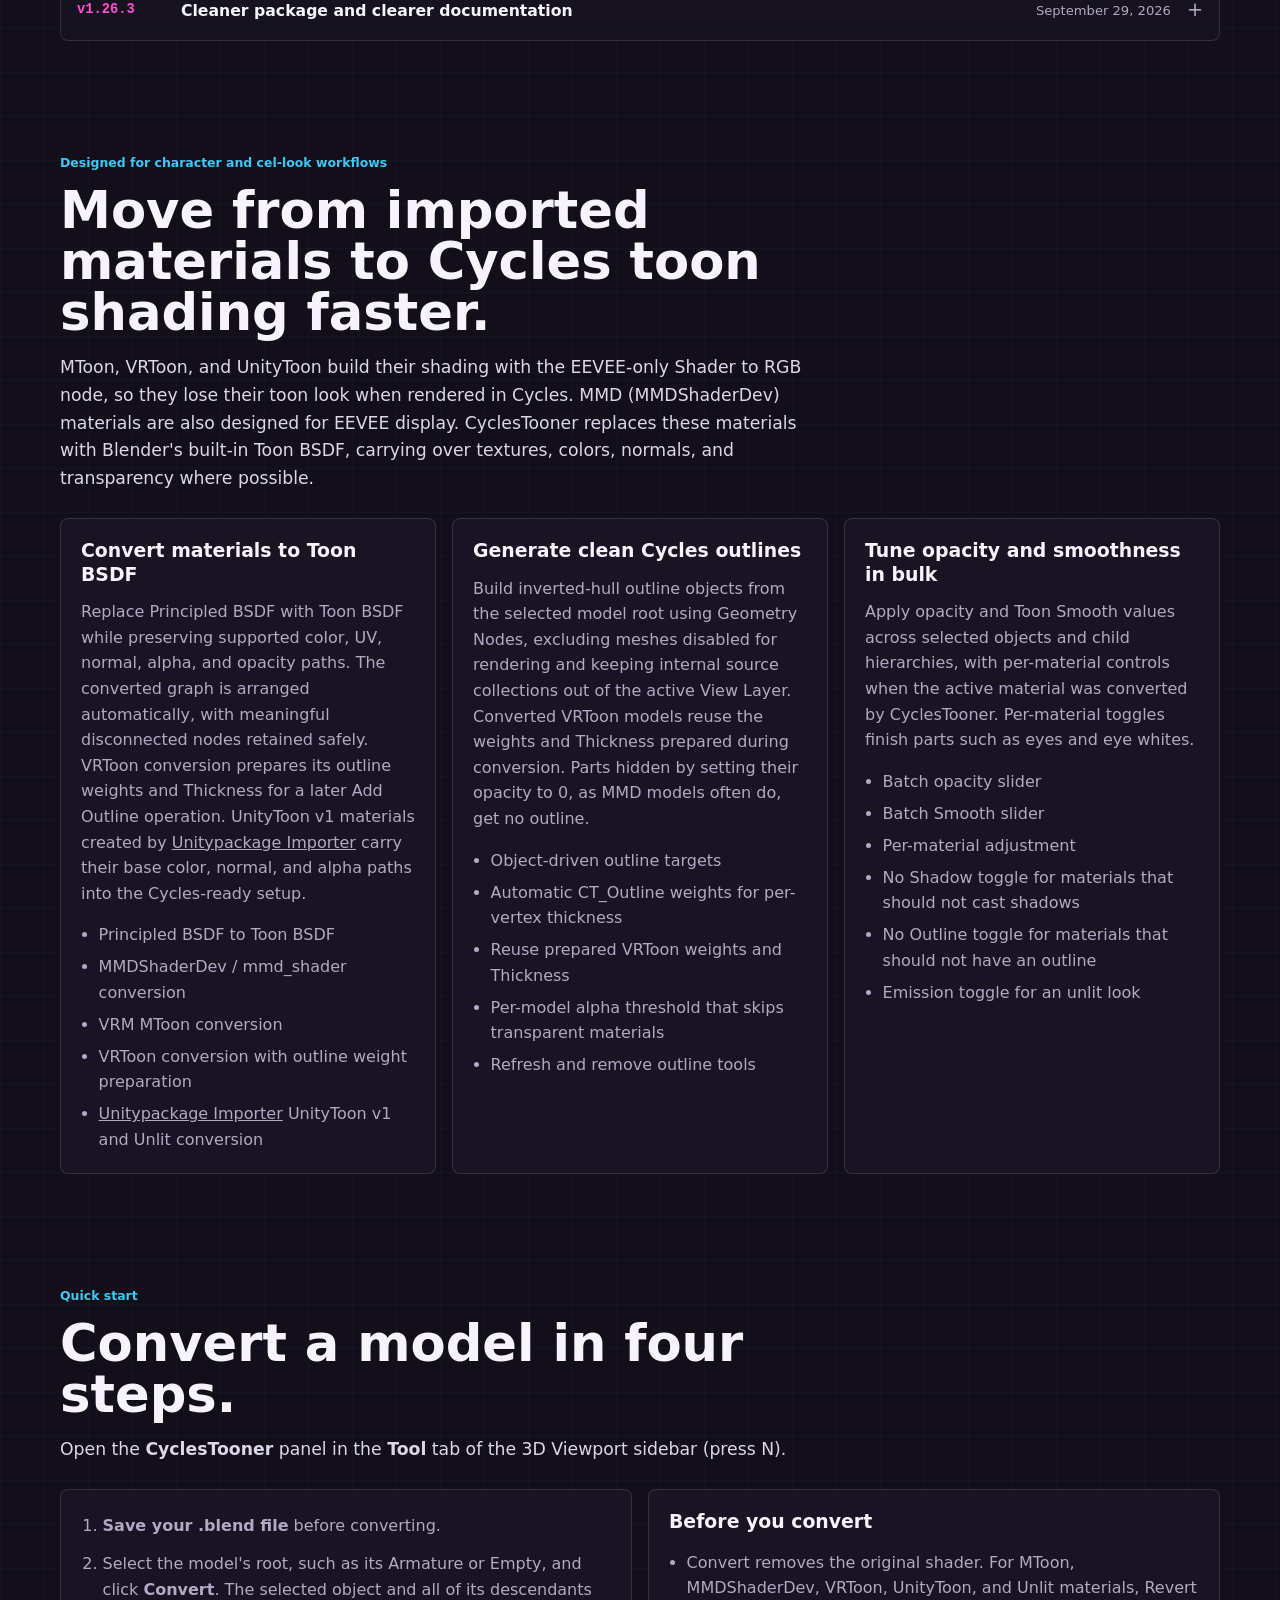
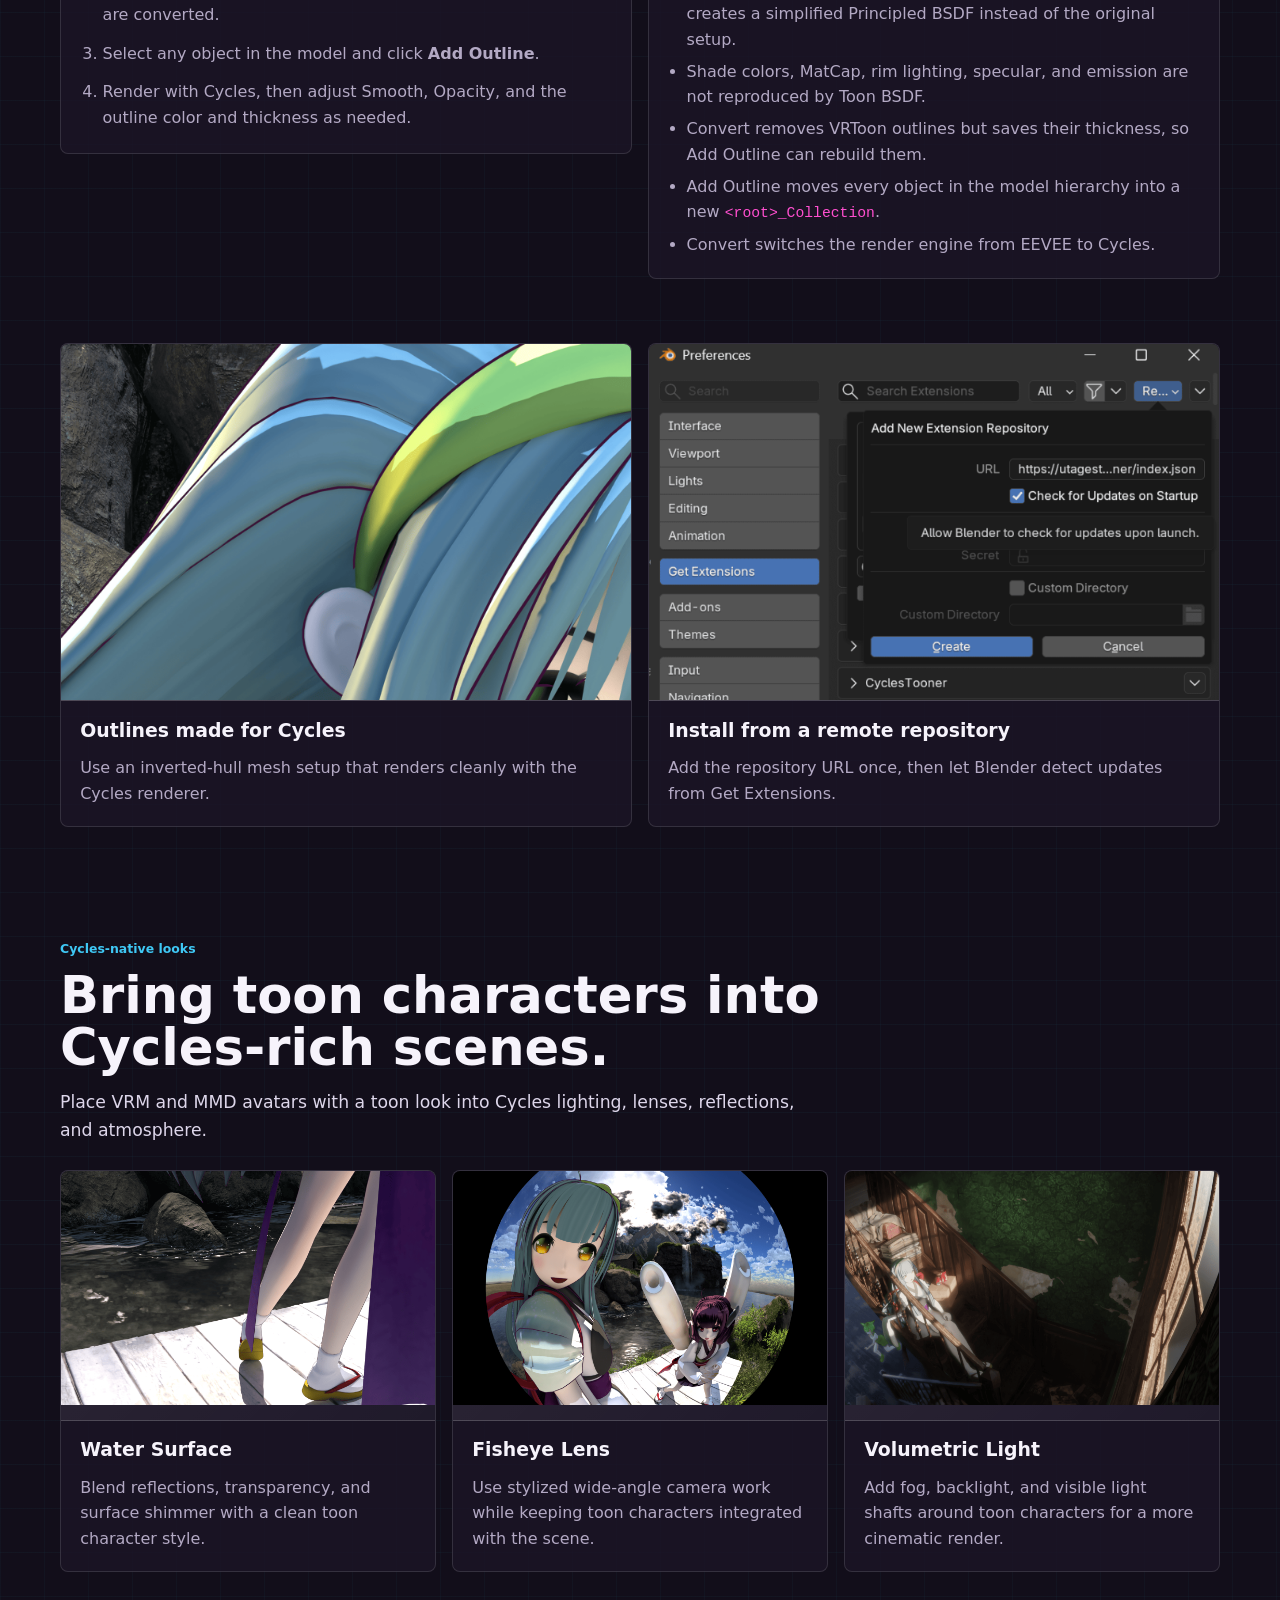
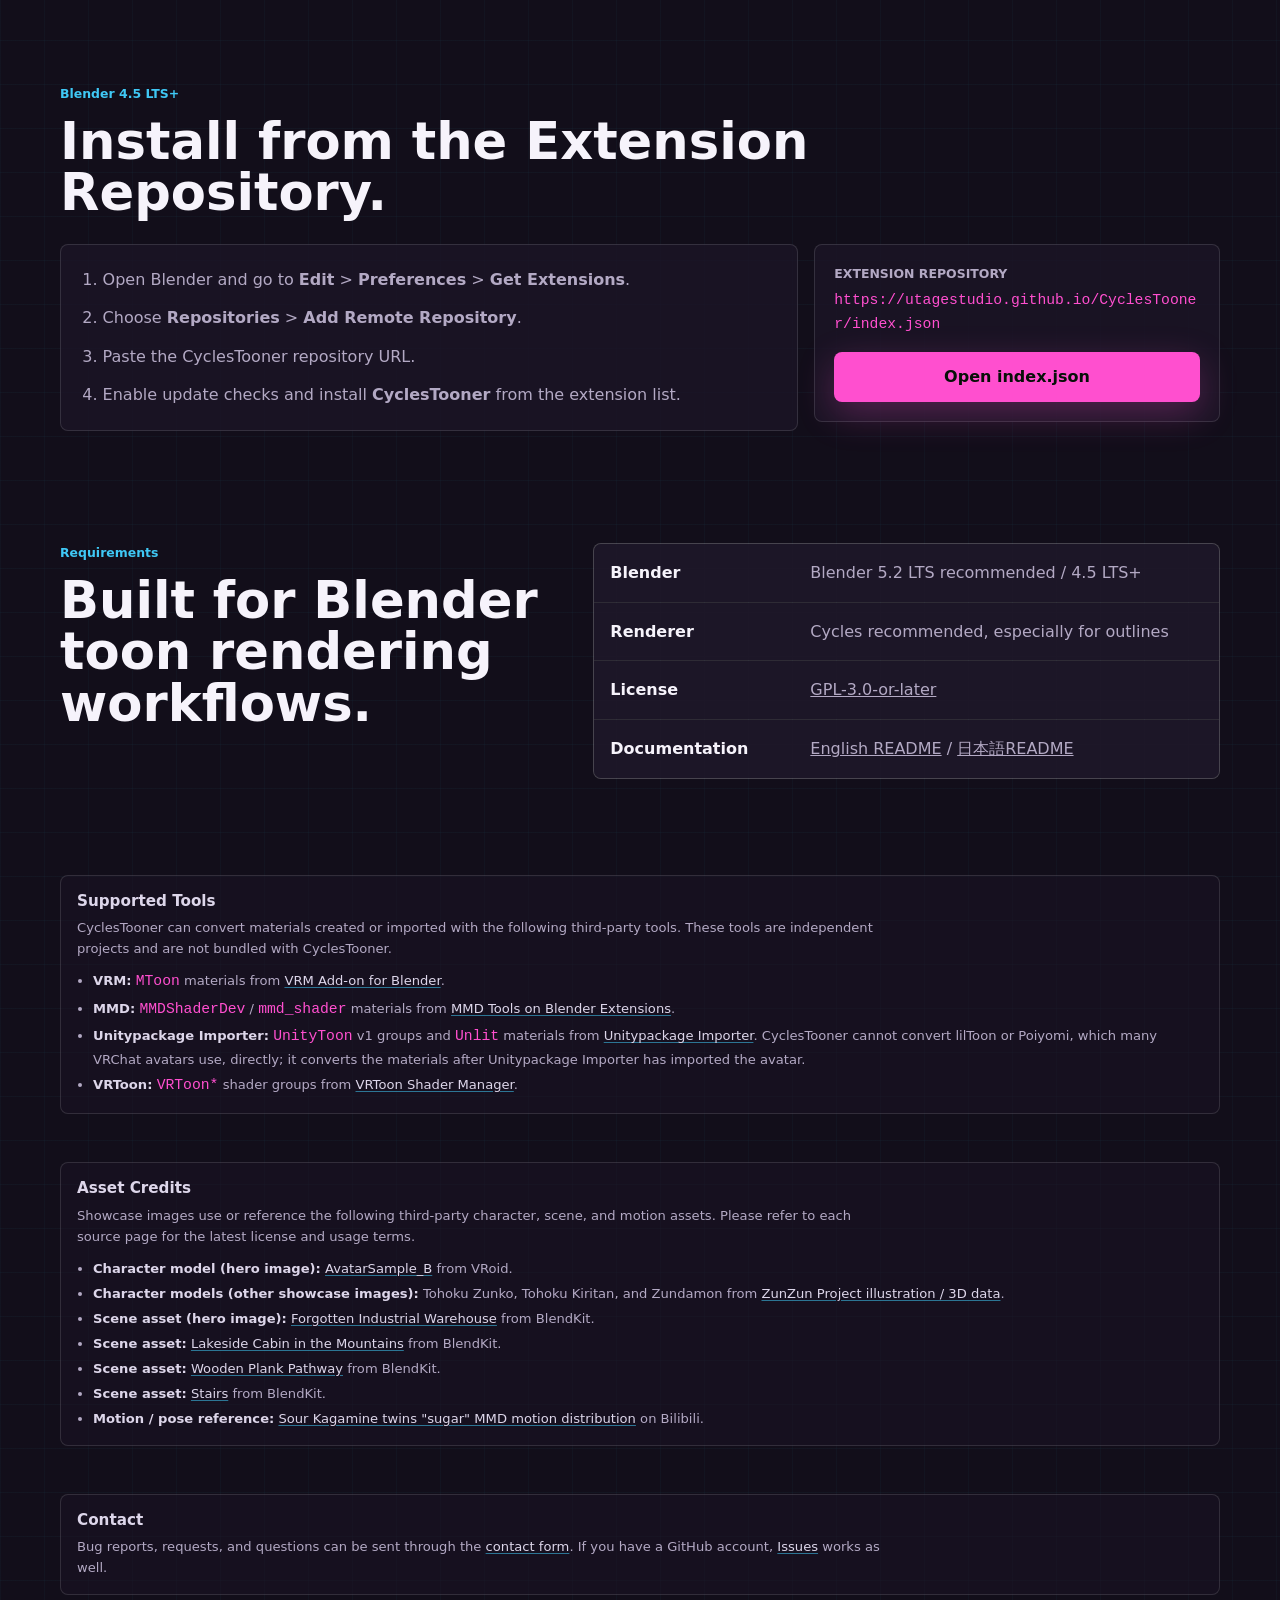
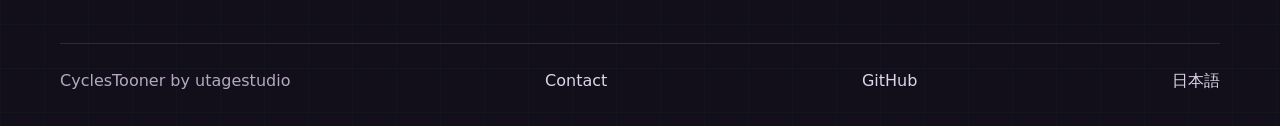
==== commit d3d8bfec: "Document outline exclusion for transparent materials Describe the Outline Alpha Threshold, Apply Out" ====
--- a/.github/pages/index.html
+++ b/.github/pages/index.html
@@ -201,11 +201,13 @@
             Build inverted-hull outline objects from the selected model root using Geometry Nodes,
             excluding meshes disabled for rendering and keeping internal source collections out of the active View Layer.
             Converted VRToon models reuse the weights and Thickness prepared during conversion.
+            Parts hidden by setting their opacity to 0, as MMD models often do, get no outline.
           </p>
           <ul>
             <li>Object-driven outline targets</li>
             <li>Automatic CT_Outline weights for per-vertex thickness</li>
             <li>Reuse prepared VRToon weights and Thickness</li>
+            <li>Per-model alpha threshold that skips transparent materials</li>
             <li>Refresh and remove outline tools</li>
           </ul>
         </article>
@@ -221,6 +223,7 @@
             <li>Batch Smooth slider</li>
             <li>Per-material adjustment</li>
             <li>No Shadow toggle for materials that should not cast shadows</li>
+            <li>No Outline toggle for materials that should not have an outline</li>
             <li>Emission toggle for an unlit look</li>
           </ul>
         </article>
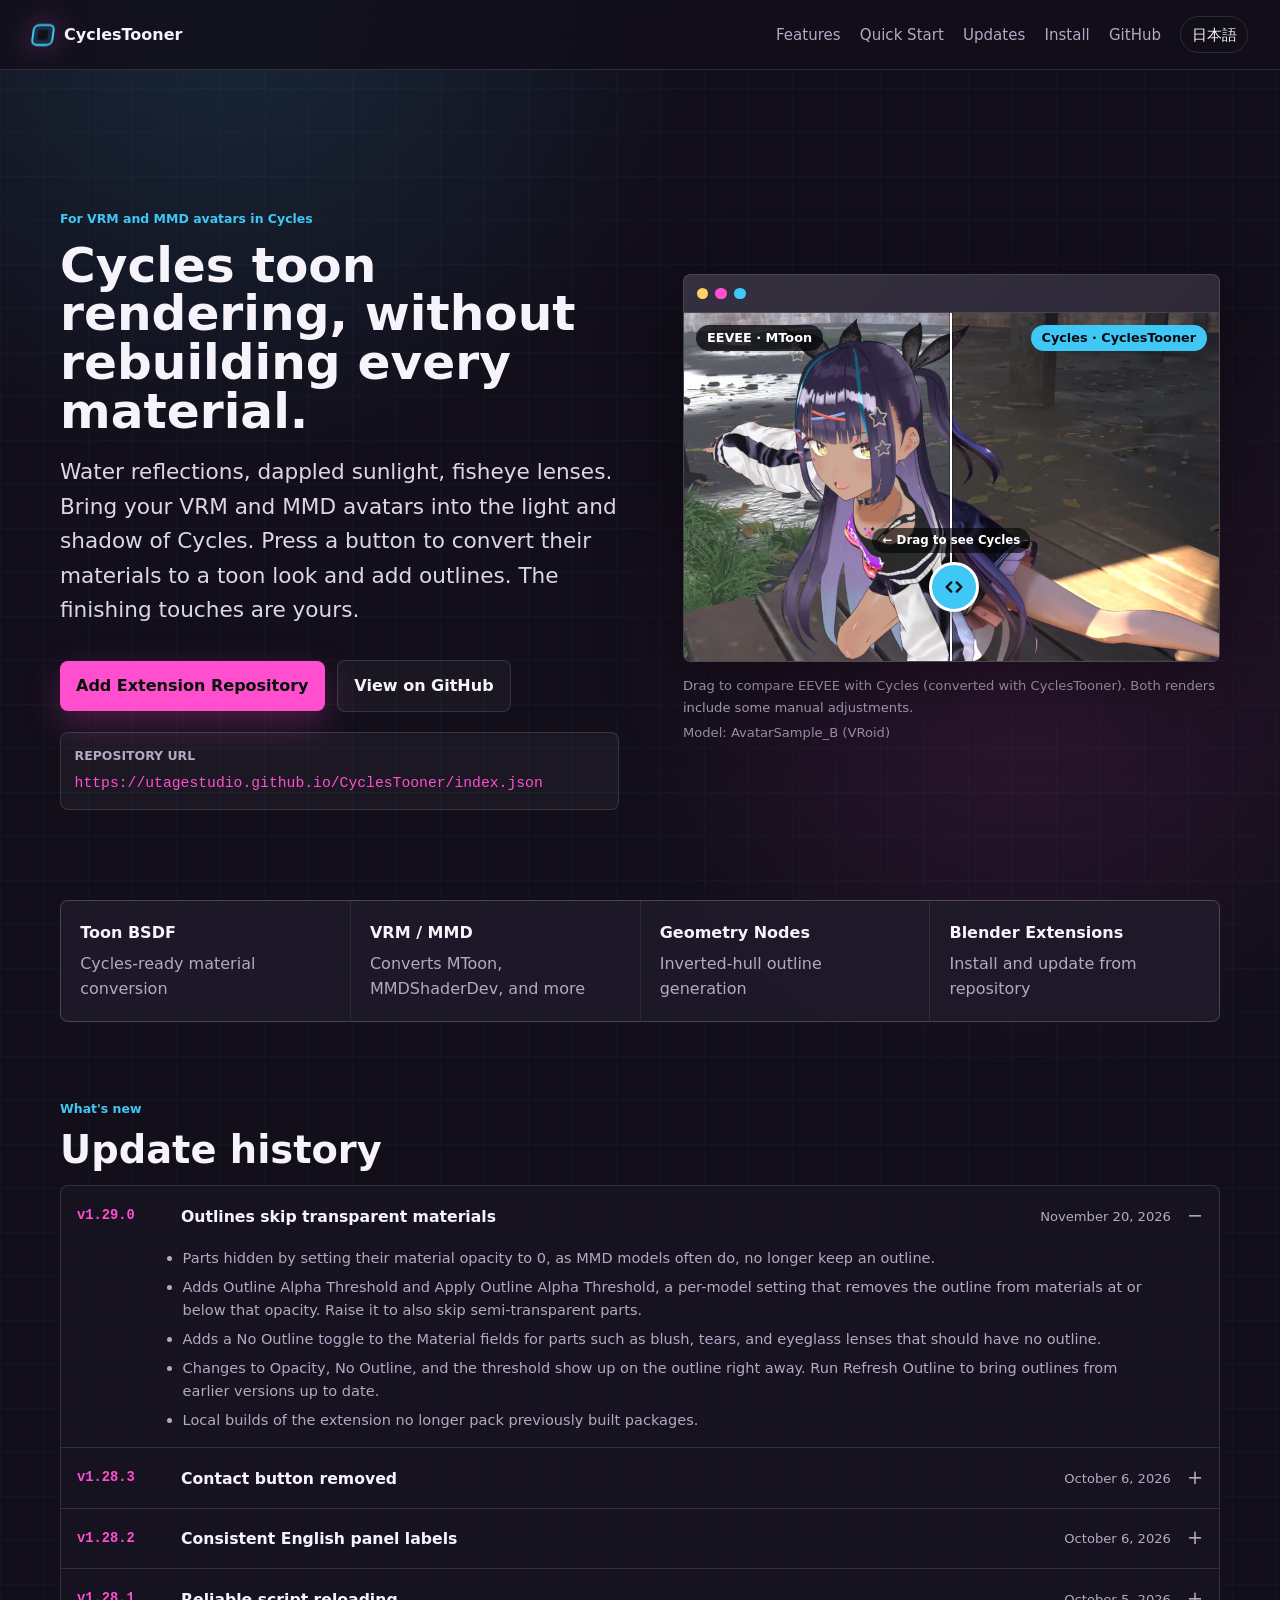
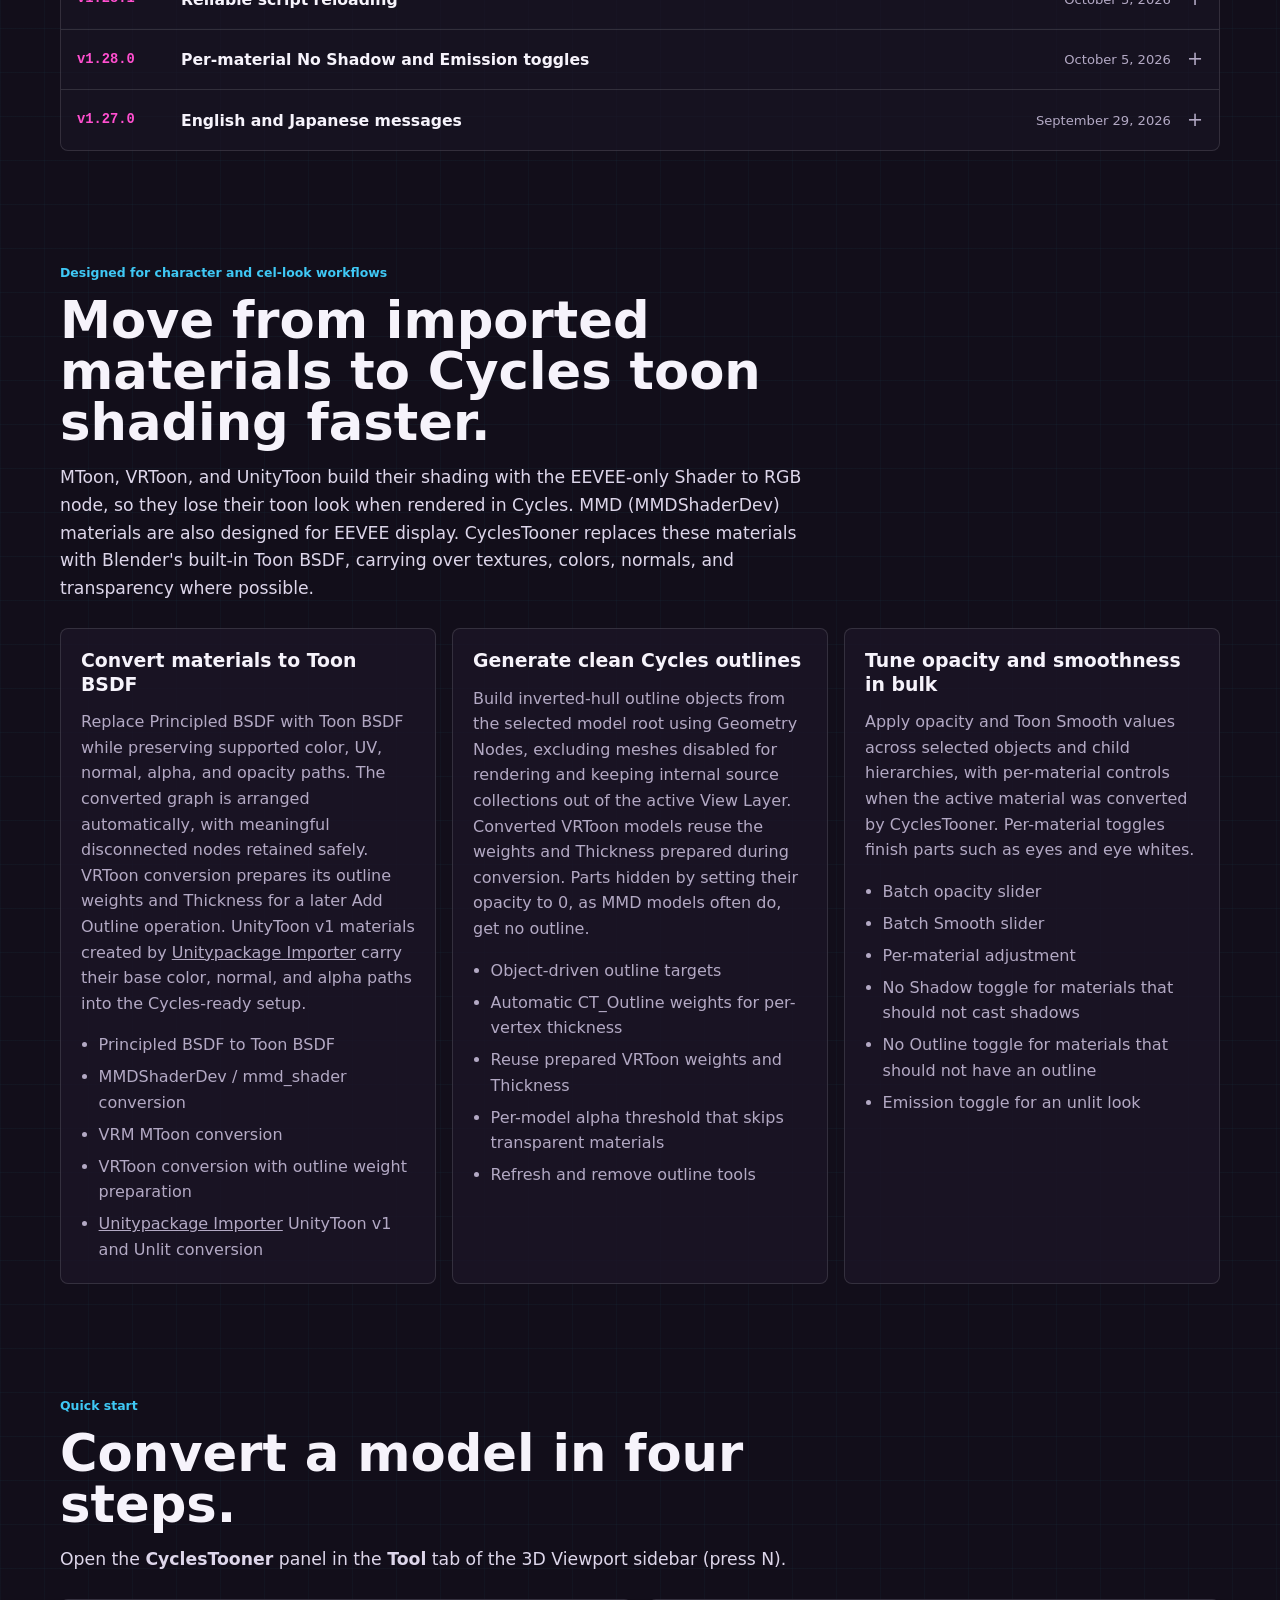
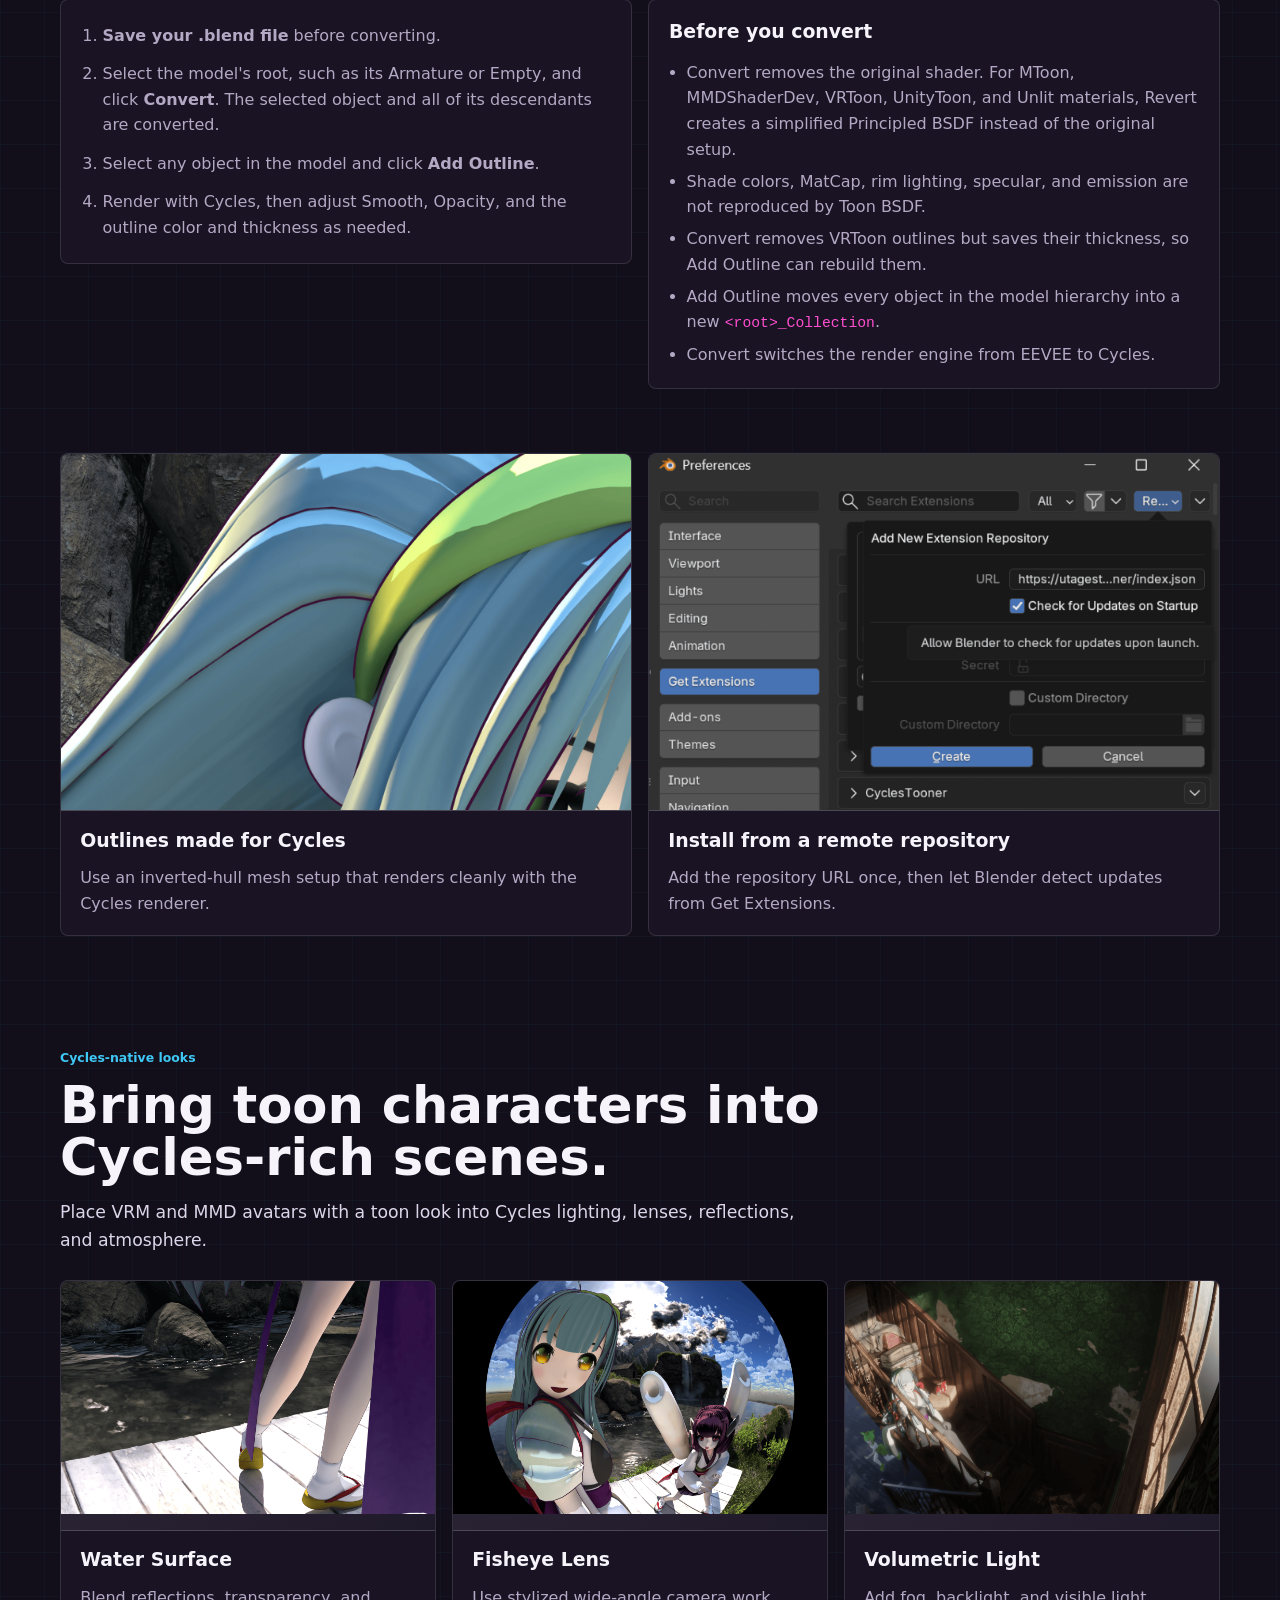
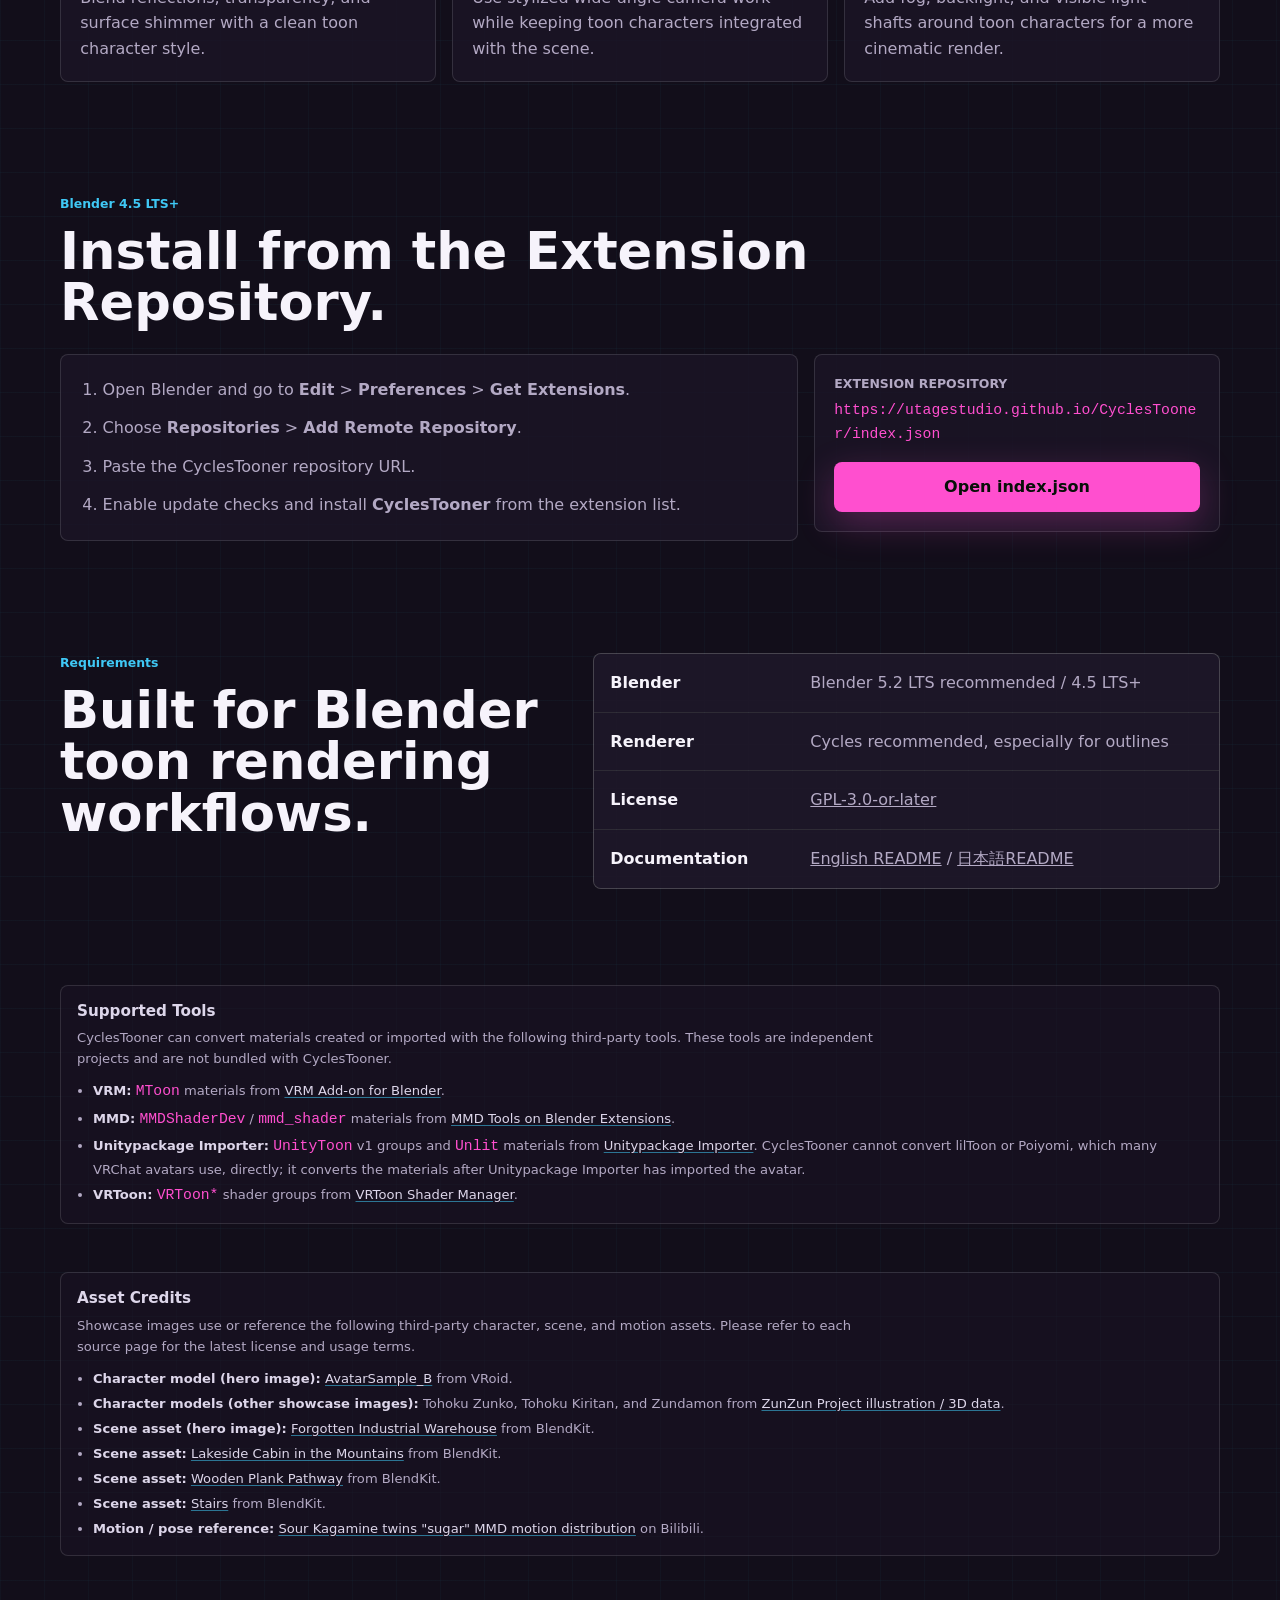
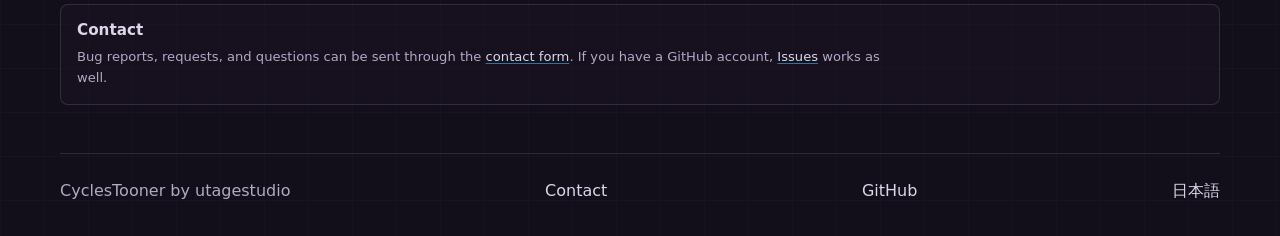
==== commit bb74bdac: "Release 1.29.0 Remove the development suffix and add the 1.29.0 release history entry to both landin" ====
--- a/.github/pages/index.html
+++ b/.github/pages/index.html
@@ -115,6 +115,16 @@
       </div>
       <div class="update-list">
         <details class="update-entry" open>
+          <summary><span class="update-version">v1.29.0</span><strong>Outlines skip transparent materials</strong><time datetime="2026-11-20">November 20, 2026</time></summary>
+          <ul>
+            <li>Parts hidden by setting their material opacity to 0, as MMD models often do, no longer keep an outline.</li>
+            <li>Adds Outline Alpha Threshold and Apply Outline Alpha Threshold, a per-model setting that removes the outline from materials at or below that opacity. Raise it to also skip semi-transparent parts.</li>
+            <li>Adds a No Outline toggle to the Material fields for parts such as blush, tears, and eyeglass lenses that should have no outline.</li>
+            <li>Changes to Opacity, No Outline, and the threshold show up on the outline right away. Run Refresh Outline to bring outlines from earlier versions up to date.</li>
+            <li>Local builds of the extension no longer pack previously built packages.</li>
+          </ul>
+        </details>
+        <details class="update-entry">
           <summary><span class="update-version">v1.28.3</span><strong>Contact button removed</strong><time datetime="2026-10-06">October 6, 2026</time></summary>
           <ul>
             <li>Removes the Contact button from the bottom of the panel, as requested in the Blender Extensions review. The add-on no longer opens any web page.</li>
@@ -152,15 +162,6 @@
             <li>Operator messages, warnings, button tooltips, and property descriptions now follow Blender's language setting and appear in English or Japanese.</li>
             <li>Tooltips now explain each button instead of showing internal notes, and the Add Outline tooltip states that it is intended for converted models.</li>
             <li>Turning off report or tooltip translation in Preferences shows the English text.</li>
-          </ul>
-        </details>
-        <details class="update-entry">
-          <summary><span class="update-version">v1.26.3</span><strong>Cleaner package and clearer documentation</strong><time datetime="2026-09-29">September 29, 2026</time></summary>
-          <ul>
-            <li>The extension package no longer includes development-only files, so installs contain only the add-on, its README, and the license.</li>
-            <li>The extension listing now describes CyclesTooner as a tool for rendering EEVEE toon avatars in Cycles, adds the Render tag, and links to this documentation site.</li>
-            <li>The add-on metadata now credits utagestudio as its author.</li>
-            <li>The README and this site were reorganized around a quick start, a supported-shader table, cautions before converting, and troubleshooting, and now document Unitypackage Importer Unlit conversion.</li>
           </ul>
         </details>
       </div>
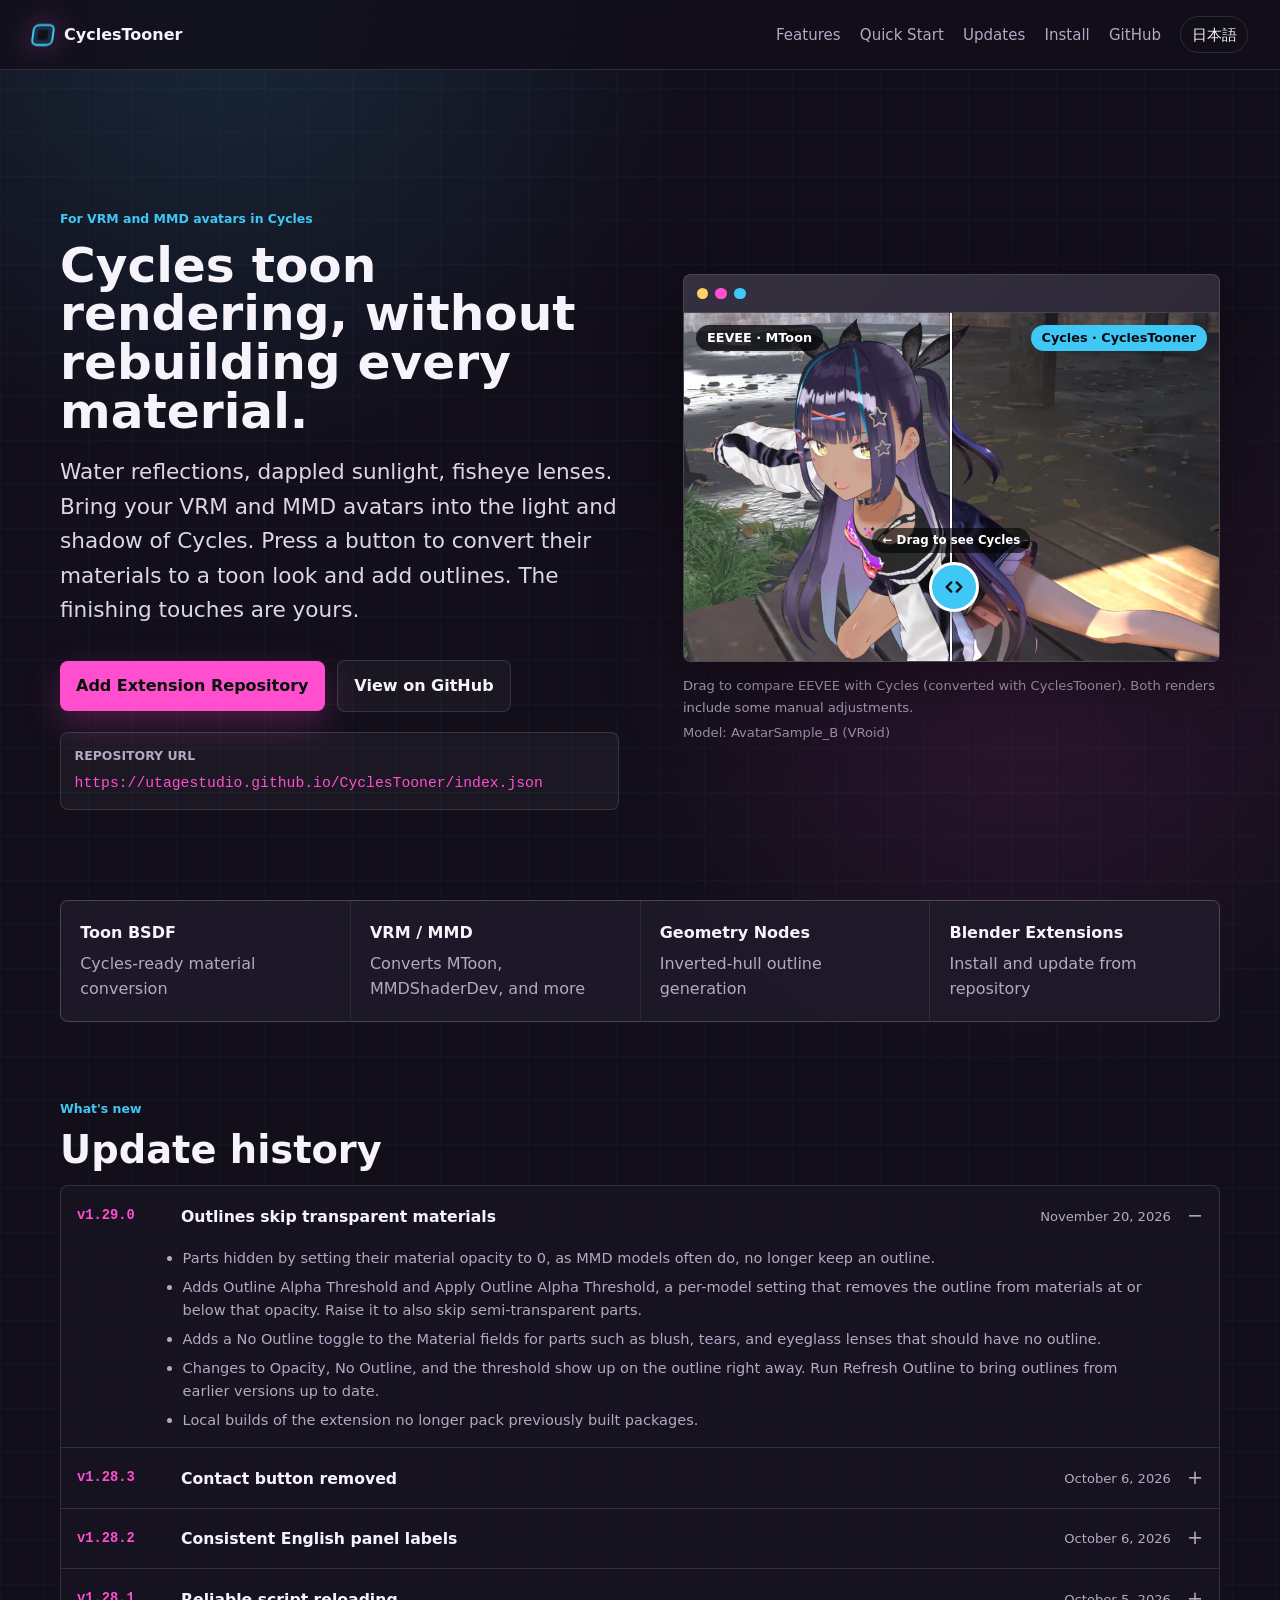
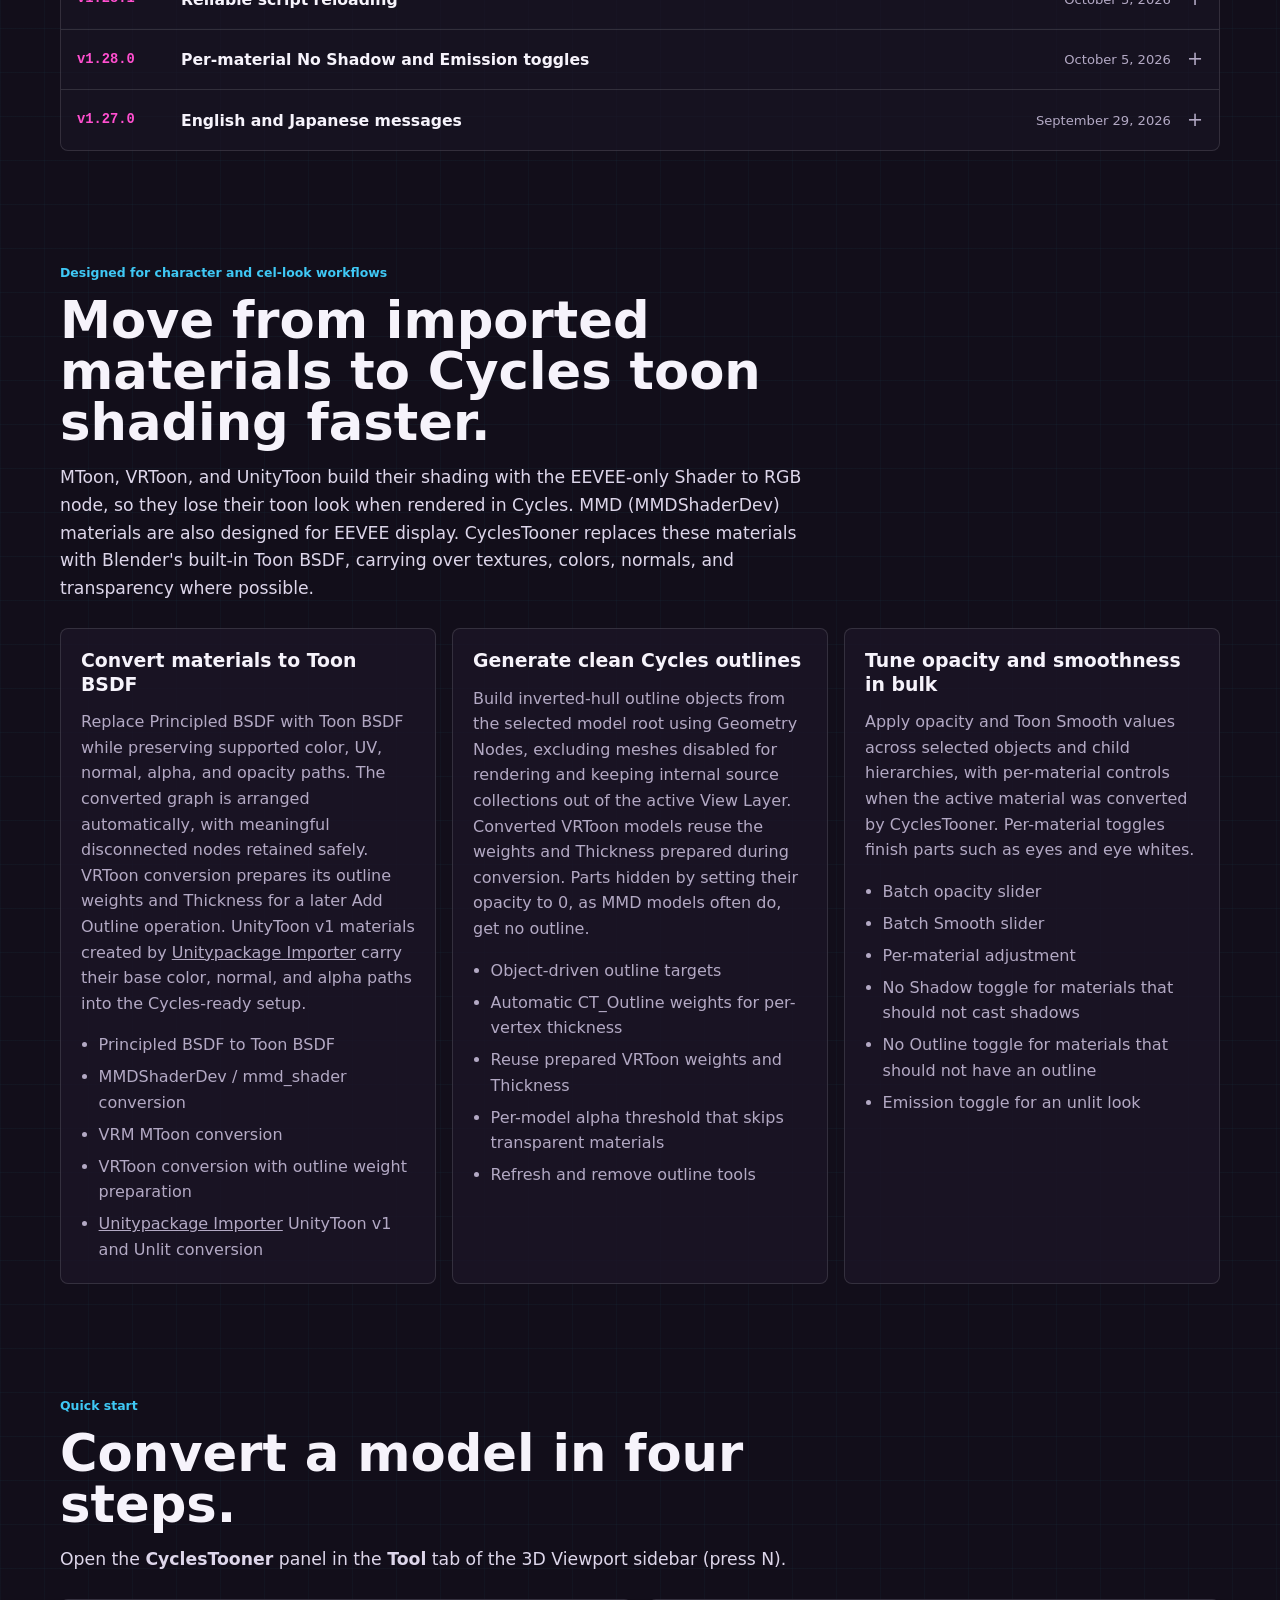
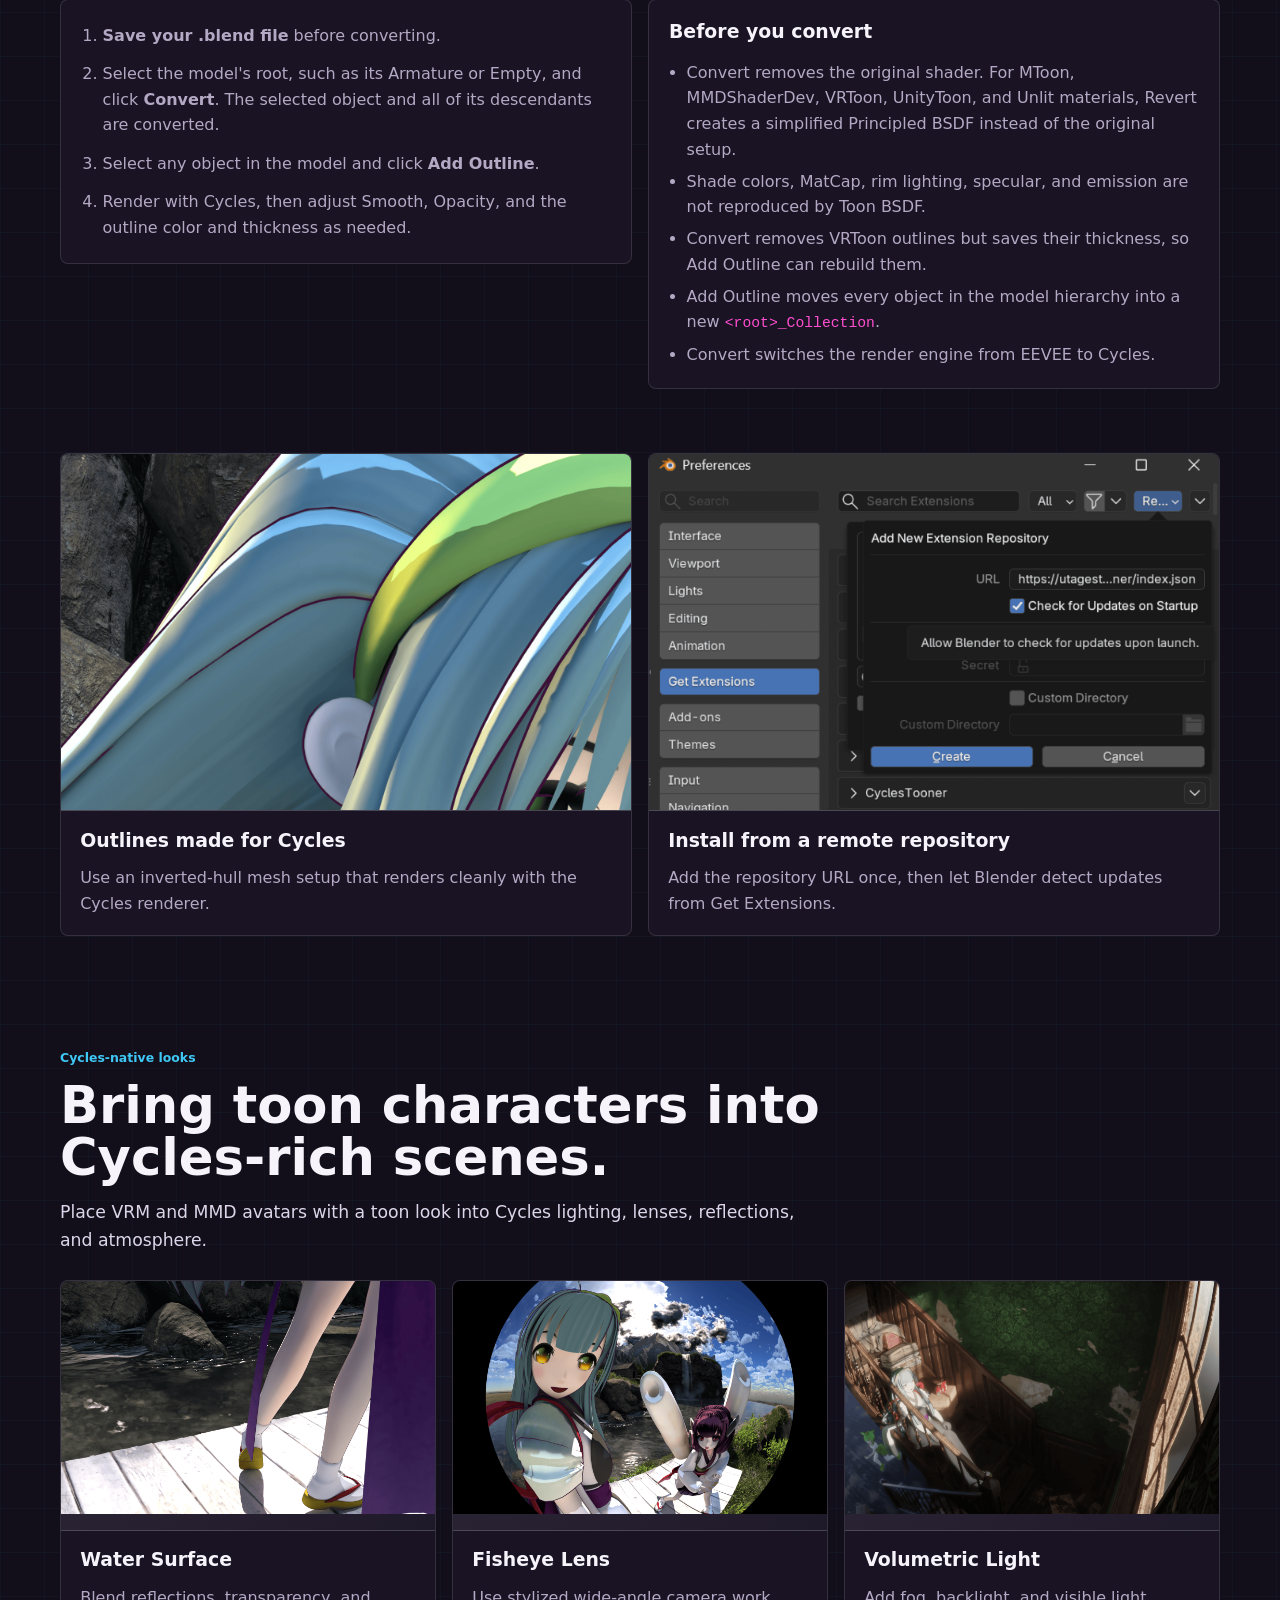
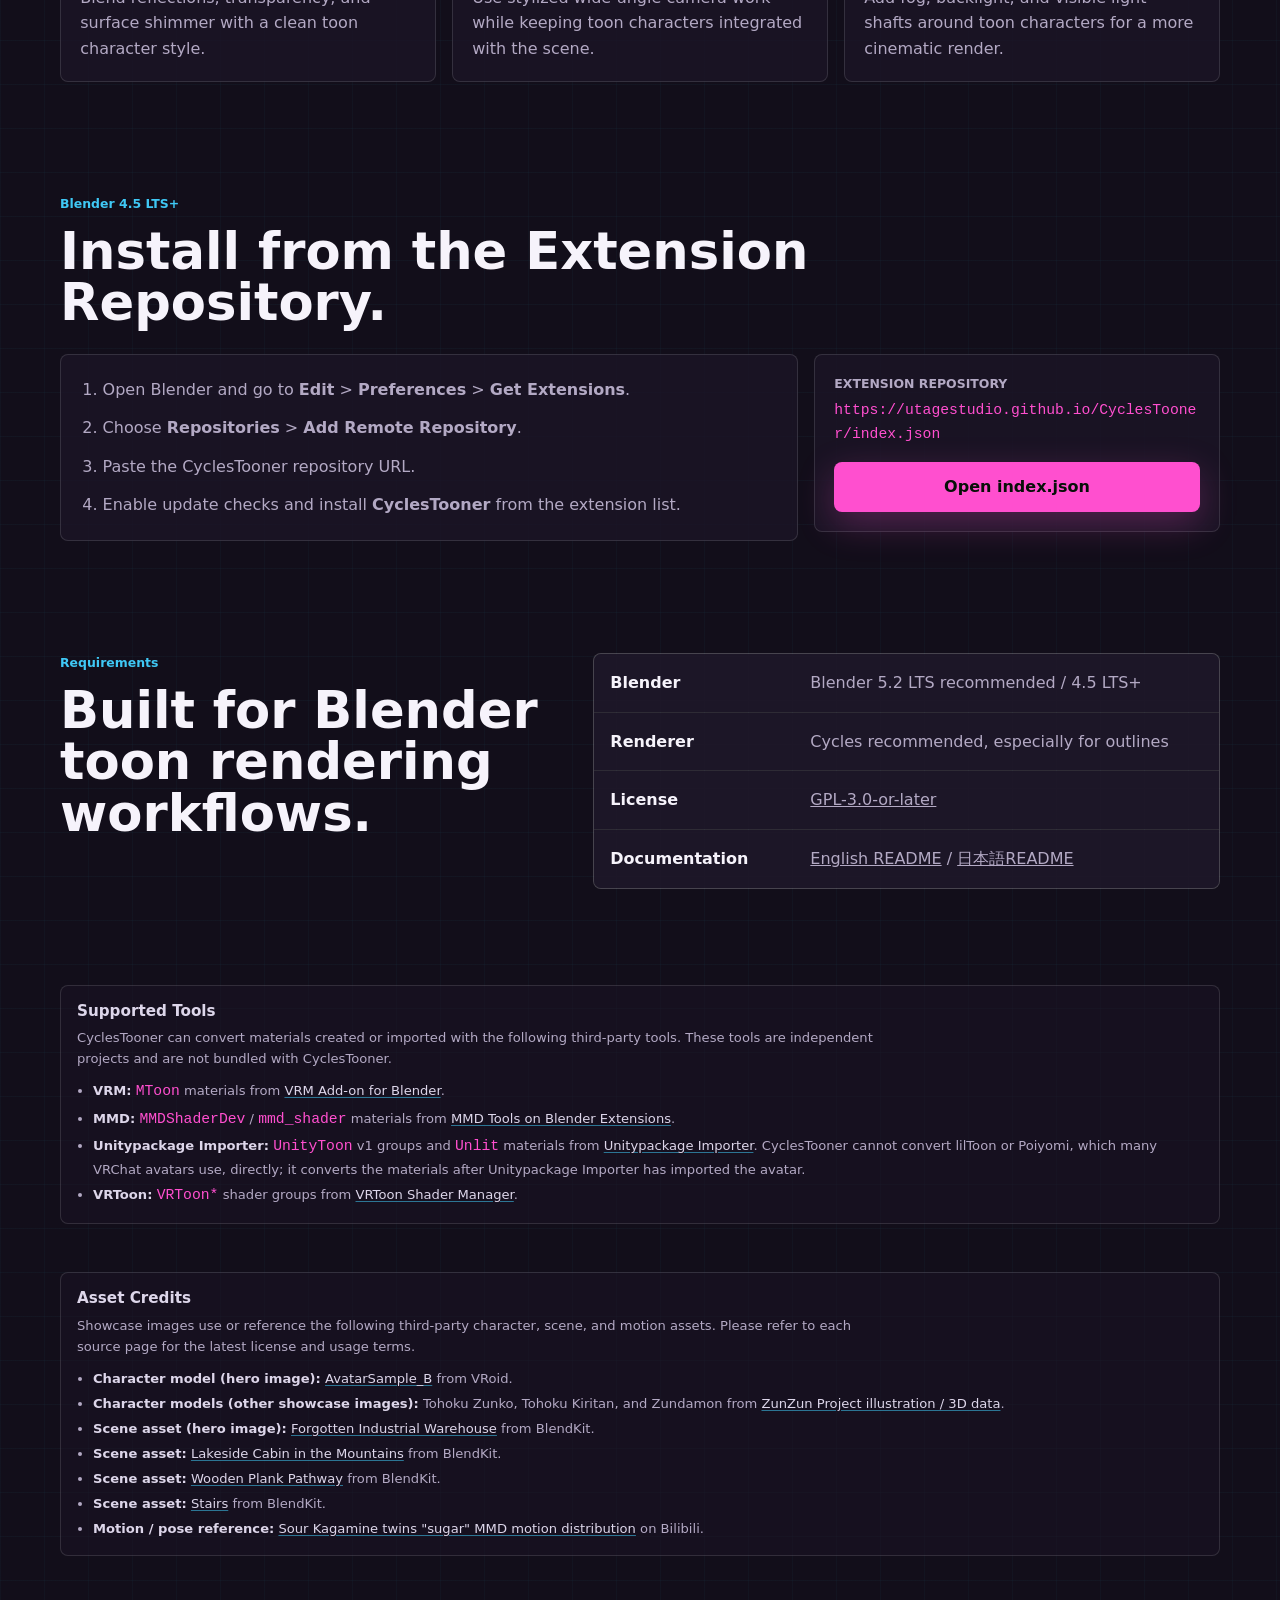
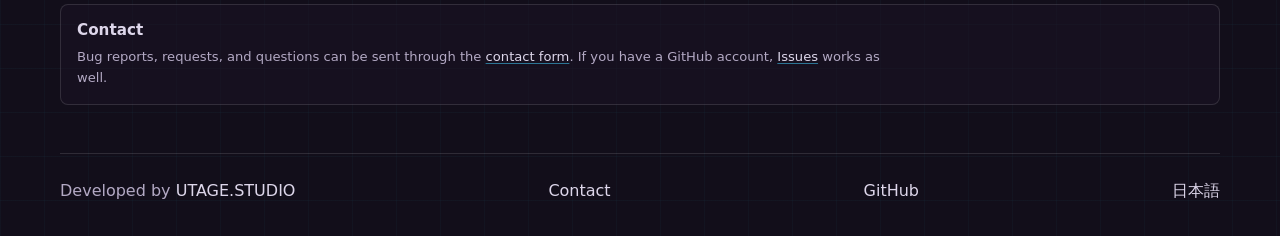
==== commit 872eebe2: "Credit UTAGE.STUDIO as the developer Link the landing pages and READMEs to https://utage.studio/ and" ====
--- a/.github/pages/index.html
+++ b/.github/pages/index.html
@@ -37,7 +37,8 @@
     "license": "https://www.gnu.org/licenses/gpl-3.0.en.html",
     "author": {
       "@type": "Organization",
-      "name": "utagestudio"
+      "name": "UTAGE.STUDIO",
+      "url": "https://utage.studio/"
     }
   }
   </script>
@@ -418,7 +419,7 @@
   </main>
 
   <footer class="site-footer">
-    <span>CyclesTooner by utagestudio</span>
+    <span>Developed by <a href="https://utage.studio/" target="_blank" rel="noopener noreferrer">UTAGE.STUDIO</a></span>
     <a href="https://tally.so/r/KYqY78?product=CyclesTooner" target="_blank" rel="noopener noreferrer">Contact</a>
     <a href="https://github.com/utagestudio/CyclesTooner" target="_blank" rel="noopener noreferrer">GitHub</a>
     <a href="ja/" lang="ja">日本語</a>
